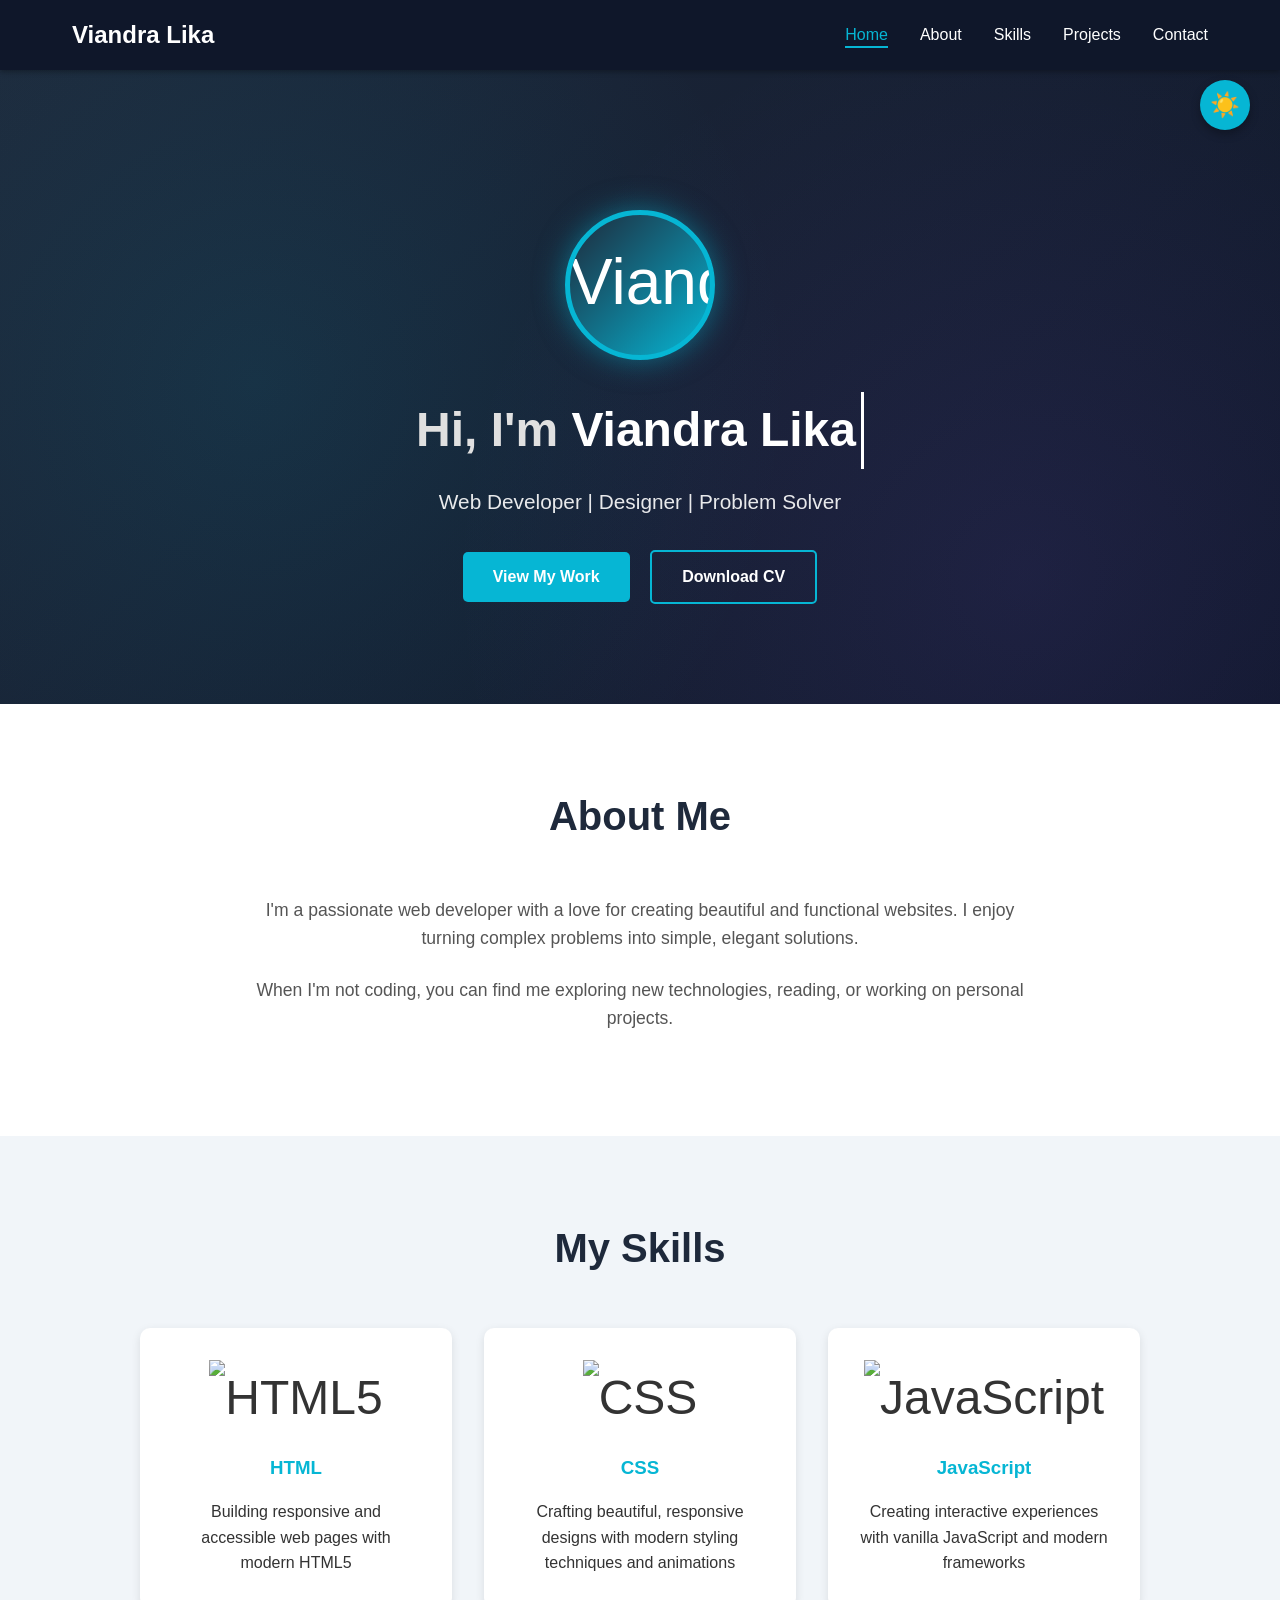
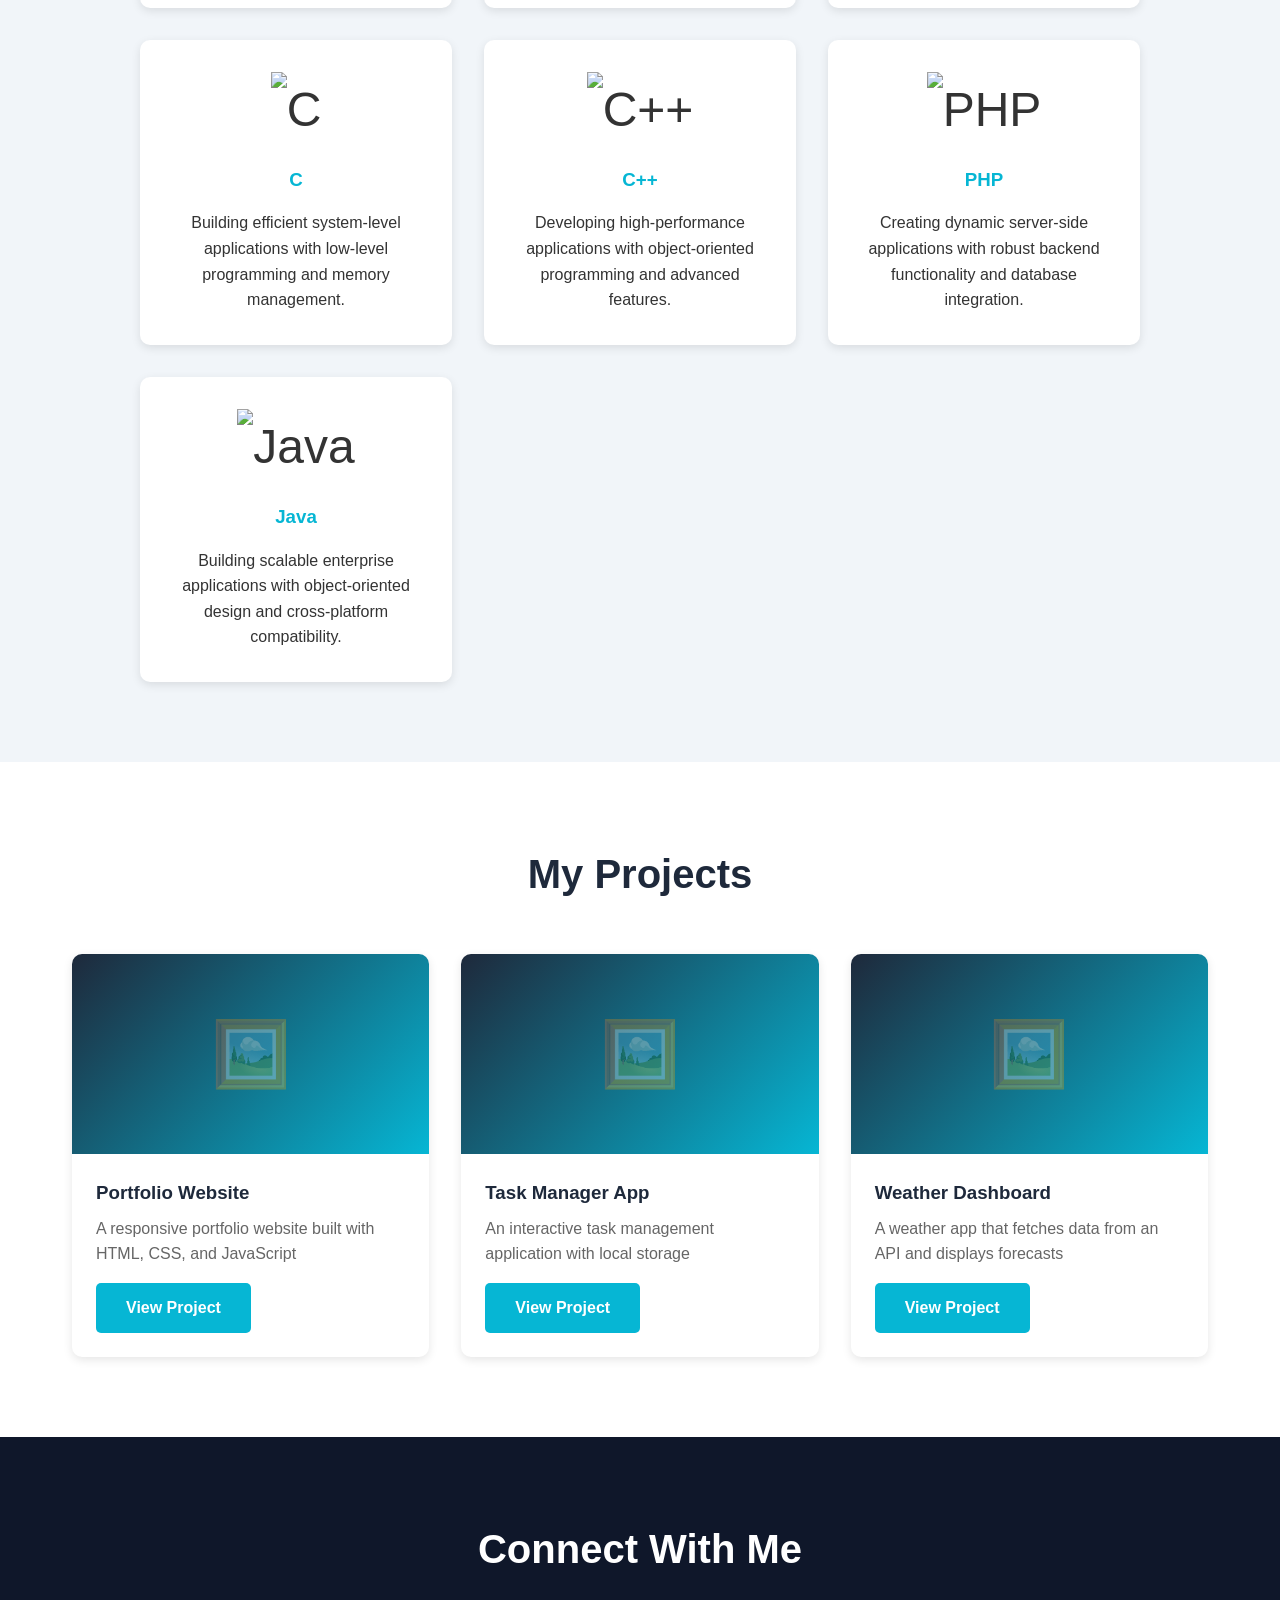
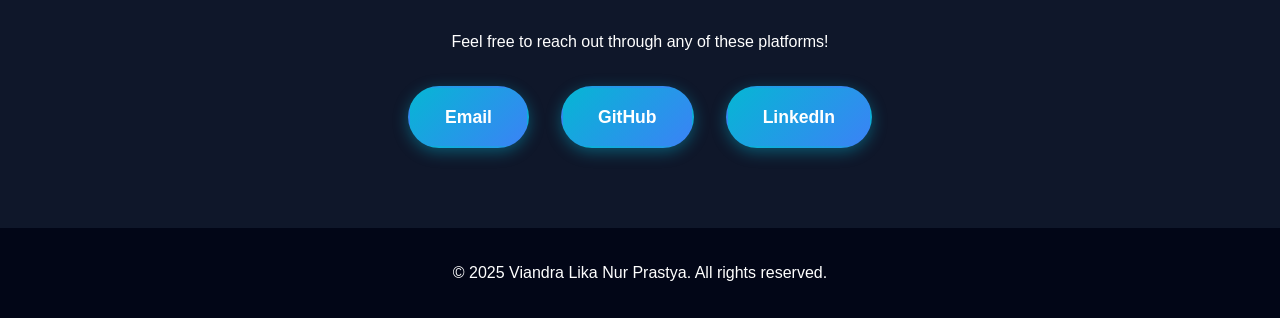
==== index.html @ 1edd6532 "Add files via upload" ====
<!DOCTYPE html>
<html lang="en">
<head>
    <meta charset="UTF-8">
    <meta name="viewport" content="width=device-width, initial-scale=1.0">
    <title>Viandra Lika | Portfolio</title>
    <style>
        * {
            margin: 0;
            padding: 0;
            box-sizing: border-box;
        }

        body {
            font-family: 'Segoe UI', Tahoma, Geneva, Verdana, sans-serif;
            line-height: 1.6;
            color: #333;
            overflow-x: hidden;
        }

        @import url('https://fonts.googleapis.com/css2?family=VT323&display=swap');

        /* Progress Bar */
        .progress-bar {
            position: fixed;
            top: 0;
            left: 0;
            width: 0%;
            height: 5px;
            background: linear-gradient(90deg, #94a3b8 0%, #e2e8f0 50%, #ffffff 100%);
            z-index: 9999;
            transition: width 0.2s ease-out;
            box-shadow: 0 2px 8px rgba(255, 255, 255, 0.3);
        }

        /* Navigation */
        nav {
            background: #0f172a;
            color: white;
            padding: 1rem 0;
            position: fixed;
            width: 100%;
            top: 0;
            z-index: 1000;
            box-shadow: 0 2px 5px rgba(0,0,0,0.3);
            transition: background 0.3s;
        }

        nav .container {
            max-width: 1200px;
            margin: 0 auto;
            padding: 0 2rem;
            display: flex;
            justify-content: space-between;
            align-items: center;
        }

        nav h1 {
            font-size: 1.5rem;
        }

        nav ul {
            display: flex;
            list-style: none;
            gap: 2rem;
        }

        nav a {
            color: white;
            text-decoration: none;
            transition: color 0.3s;
            position: relative;
        }

        nav a:hover {
            color: #06b6d4;
        }

        nav a.active {
            color: #06b6d4;
        }

        nav a.active::after {
            content: '';
            position: absolute;
            bottom: -5px;
            left: 0;
            width: 100%;
            height: 2px;
            background: #06b6d4;
        }

        /* Hero Section */
        .hero {
            background: linear-gradient(135deg, #1e293b 0%, #0f172a 100%);
            color: white;
            padding: 150px 2rem 100px;
            text-align: center;
            margin-top: 60px;
            position: relative;
            overflow: hidden;
        }

        .hero::before {
            content: '';
            position: absolute;
            top: 0;
            left: 0;
            right: 0;
            bottom: 0;
            background-image: 
                radial-gradient(circle at 20% 50%, rgba(6, 182, 212, 0.1) 0%, transparent 50%),
                radial-gradient(circle at 80% 80%, rgba(139, 92, 246, 0.1) 0%, transparent 50%);
            animation: float 20s ease-in-out infinite;
        }

        @keyframes float {
            0%, 100% { transform: translate(0, 0); }
            50% { transform: translate(20px, 20px); }
        }

        .hero h2 {
            font-size: 3rem;
            margin-bottom: 1rem;
            min-height: 3.6rem;
            color: #e0e0e0;
            position: relative;
            z-index: 1;
        }

        .profile-photo {
            width: 150px;
            height: 150px;
            border-radius: 50%;
            margin: 0 auto 2rem;
            border: 5px solid #06b6d4;
            box-shadow: 0 0 30px rgba(6, 182, 212, 0.5);
            overflow: hidden;
            position: relative;
            z-index: 1;
            background: linear-gradient(135deg, #1e293b 0%, #06b6d4 100%);
            display: flex;
            align-items: center;
            justify-content: center;
            font-size: 4rem;
            color: white;
        }

        .profile-photo img {
            width: 100%;
            height: 100%;
            object-fit: cover;
        }

        .typewriter {
            display: inline-block;
            border-right: 3px solid white;
            padding-right: 5px;
            animation: blink 0.7s step-end infinite;
            color: white;
            font-size: 3rem;
        }

        @keyframes blink {
            50% {
                border-color: transparent;
            }
        }

        .hero p {
            font-size: 1.3rem;
            margin-bottom: 2rem;
            opacity: 0.9;
            position: relative;
            z-index: 1;
        }

        .btn {
            display: inline-block;
            padding: 12px 30px;
            background: #06b6d4;
            color: white;
            text-decoration: none;
            border-radius: 5px;
            font-weight: bold;
            transition: transform 0.3s, box-shadow 0.3s, background 0.3s;
            position: relative;
            z-index: 1;
            border: none;
            cursor: pointer;
            font-size: 1rem;
        }

        .btn:hover {
            transform: translateY(-2px);
            box-shadow: 0 5px 15px rgba(6, 182, 212, 0.4);
            background: #0891b2;
        }

        .btn-secondary {
            background: transparent;
            border: 2px solid #06b6d4;
            margin-left: 1rem;
        }

        .btn-secondary:hover {
            background: #06b6d4;
        }

        /* Container */
        .container {
            max-width: 1200px;
            margin: 0 auto;
            padding: 0 2rem;
        }

        /* Section Styles */
        section {
            padding: 80px 2rem;
            opacity: 0;
            transform: translateY(30px);
            transition: opacity 0.6s ease, transform 0.6s ease;
        }

        section.visible {
            opacity: 1;
            transform: translateY(0);
        }

        section h2 {
            font-size: 2.5rem;
            text-align: center;
            margin-bottom: 3rem;
            color: #1e293b;
        }

        /* About Section */
        .about-content {
            max-width: 800px;
            margin: 0 auto;
            text-align: center;
        }

        .about-content p {
            font-size: 1.1rem;
            margin-bottom: 1.5rem;
            color: #555;
        }

        /* Skills Section */
        #skills {
            background: #f1f5f9;
        }

        .skills-grid {
            display: grid;
            grid-template-columns: repeat(auto-fit, minmax(250px, 1fr));
            gap: 2rem;
            max-width: 1000px;
            margin: 0 auto;
        }

        .skill-card {
            background: white;
            padding: 2rem;
            border-radius: 10px;
            text-align: center;
            box-shadow: 0 3px 10px rgba(0,0,0,0.1);
            transition: transform 0.3s, box-shadow 0.3s;
        }

        .skill-card:hover {
            transform: translateY(-10px);
            box-shadow: 0 8px 20px rgba(0,0,0,0.15);
        }

        .skill-icon {
            font-size: 3rem;
            margin-bottom: 1rem;
        }

        .skill-icon img {
            width: 60px;
            height: 60px;
            object-fit: contain;
        }

        .skill-card h3 {
            color: #06b6d4;
            margin-bottom: 1rem;
        }

        /* Projects Section */
        .projects-grid {
            display: grid;
            grid-template-columns: repeat(auto-fit, minmax(300px, 1fr));
            gap: 2rem;
        }

        .project-card {
            background: white;
            border-radius: 10px;
            overflow: hidden;
            box-shadow: 0 3px 10px rgba(0,0,0,0.1);
            transition: transform 0.3s, box-shadow 0.3s;
        }

        .project-card:hover {
            transform: translateY(-10px);
            box-shadow: 0 12px 25px rgba(0,0,0,0.2);
        }

        .project-img {
            width: 100%;
            height: 200px;
            background: linear-gradient(135deg, #1e293b 0%, #06b6d4 100%);
            display: flex;
            align-items: center;
            justify-content: center;
            color: white;
            font-size: 1.2rem;
            position: relative;
            overflow: hidden;
        }

        .project-img::after {
            content: '🖼️';
            font-size: 4rem;
            opacity: 0.3;
        }

        .project-info {
            padding: 1.5rem;
        }

        .project-info h3 {
            color: #1e293b;
            margin-bottom: 0.5rem;
        }

        .project-info p {
            color: #666;
            margin-bottom: 1rem;
        }

        /* Testimonials Section */
        #testimonials {
            background: #f1f5f9;
        }

        .testimonials-grid {
            display: grid;
            grid-template-columns: repeat(auto-fit, minmax(300px, 1fr));
            gap: 2rem;
            max-width: 1000px;
            margin: 0 auto;
        }

        .testimonial-card {
            background: white;
            padding: 2rem;
            border-radius: 10px;
            box-shadow: 0 3px 10px rgba(0,0,0,0.1);
            position: relative;
        }

        .testimonial-card::before {
            content: '"';
            font-size: 4rem;
            color: #06b6d4;
            opacity: 0.3;
            position: absolute;
            top: 10px;
            left: 20px;
        }

        .testimonial-text {
            font-style: italic;
            color: #555;
            margin-bottom: 1rem;
            position: relative;
            z-index: 1;
        }

        .testimonial-author {
            font-weight: bold;
            color: #1e293b;
        }

        .testimonial-role {
            color: #06b6d4;
            font-size: 0.9rem;
        }

        /* Contact Section */
        #contact {
            background: #0f172a;
            color: white;
        }

        #contact h2 {
            color: white;
        }

        .contact-content {
            max-width: 600px;
            margin: 0 auto;
            text-align: center;
        }

        .contact-form {
            display: none;
        }

        .contact-links {
            display: flex;
            justify-content: center;
            gap: 2rem;
            margin-top: 2rem;
            flex-wrap: wrap;
        }

        .contact-links a {
            color: white;
            text-decoration: none;
            font-size: 1.1rem;
            padding: 15px 35px;
            border: 2px solid transparent;
            border-radius: 50px;
            transition: all 0.4s ease;
            position: relative;
            overflow: hidden;
            background: linear-gradient(135deg, #06b6d4, #3b82f6);
            box-shadow: 0 4px 15px rgba(6, 182, 212, 0.4);
            font-weight: 600;
        }

        .contact-links a::before {
            content: '';
            position: absolute;
            top: 0;
            left: -100%;
            width: 100%;
            height: 100%;
            background: linear-gradient(135deg, #3b82f6, #8b5cf6);
            transition: left 0.4s ease;
            z-index: -1;
        }

        .contact-links a:hover::before {
            left: 0;
        }

        .contact-links a:hover {
            transform: translateY(-3px);
            box-shadow: 0 8px 25px rgba(6, 182, 212, 0.6);
        }

        .contact-links a:active {
            transform: translateY(-1px);
        }

        /* Footer */
        footer {
            background: #020617;
            color: white;
            text-align: center;
            padding: 2rem;
        }

        /* Back to Top Button */
        .back-to-top {
            position: fixed;
            bottom: 30px;
            right: 30px;
            background: #06b6d4;
            color: white;
            width: 50px;
            height: 50px;
            border-radius: 50%;
            display: flex;
            align-items: center;
            justify-content: center;
            font-size: 1.5rem;
            cursor: pointer;
            opacity: 0;
            visibility: hidden;
            transition: opacity 0.3s, visibility 0.3s, transform 0.3s;
            z-index: 999;
            border: none;
            box-shadow: 0 4px 10px rgba(0,0,0,0.3);
        }

        .back-to-top.visible {
            opacity: 1;
            visibility: visible;
        }

        .back-to-top:hover {
            transform: translateY(-5px);
            background: #0891b2;
        }

        /* Dark/Light Mode Toggle */
        .theme-toggle {
            position: fixed;
            top: 80px;
            right: 30px;
            background: #06b6d4;
            color: white;
            width: 50px;
            height: 50px;
            border-radius: 50%;
            display: flex;
            align-items: center;
            justify-content: center;
            font-size: 1.5rem;
            cursor: pointer;
            z-index: 999;
            border: none;
            box-shadow: 0 4px 10px rgba(0,0,0,0.3);
            transition: transform 0.3s, background 0.3s;
        }

        .theme-toggle:hover {
            transform: rotate(180deg);
            background: #0891b2;
        }

        /* Light Mode Styles */
        body.light-mode {
            background: #ffffff;
            color: #1e293b;
        }

        body.light-mode nav {
            background: #ffffff;
            color: #1e293b;
            box-shadow: 0 2px 5px rgba(0,0,0,0.1);
        }

        body.light-mode nav a {
            color: #1e293b;
        }

        body.light-mode nav a:hover,
        body.light-mode nav a.active {
            color: #06b6d4;
        }

        body.light-mode .hero {
            background: linear-gradient(135deg, #e0f2fe 0%, #bae6fd 100%);
            color: #1e293b;
        }

        body.light-mode .hero h2 {
            color: #1e293b;
        }

        body.light-mode .typewriter {
            color: #1e293b;
            border-right-color: #1e293b;
        }

        body.light-mode .hero p {
            color: #334155;
        }

        body.light-mode #contact {
            background: #1e293b;
        }

        body.light-mode .form-group input,
        body.light-mode .form-group textarea {
            background: #334155;
            border-color: #475569;
        }

        body.light-mode footer {
            background: #0f172a;
        }

        /* Mobile Menu Toggle */
        .menu-toggle {
            display: none;
            background: none;
            border: none;
            color: white;
            font-size: 1.5rem;
            cursor: pointer;
        }

        /* Responsive */
        @media (max-width: 768px) {
            .hero h2 {
                font-size: 2rem;
            }

            .typewriter {
                font-size: 2rem;
            }

            .hero p {
                font-size: 1rem;
            }

            nav ul {
                display: none;
                flex-direction: column;
                position: absolute;
                top: 100%;
                left: 0;
                width: 100%;
                background: #0f172a;
                padding: 1rem 0;
            }

            nav ul.active {
                display: flex;
            }

            .menu-toggle {
                display: block;
            }

            body.light-mode nav ul {
                background: #ffffff;
            }

            section h2 {
                font-size: 2rem;
            }

            .btn-secondary {
                margin-left: 0;
                margin-top: 1rem;
            }

            .theme-toggle {
                top: 70px;
                right: 20px;
            }

            .back-to-top {
                bottom: 20px;
                right: 20px;
            }
        }
    </style>
</head>
<body>
    <div class="progress-bar" id="progressBar"></div>
    
    <nav>
        <div class="container">
            <h1>Viandra Lika</h1>
            <button class="menu-toggle" onclick="toggleMenu()">☰</button>
            <ul id="navMenu">
                <li><a href="#home" onclick="closeMenu()">Home</a></li>
                <li><a href="#about" onclick="closeMenu()">About</a></li>
                <li><a href="#skills" onclick="closeMenu()">Skills</a></li>
                <li><a href="#projects" onclick="closeMenu()">Projects</a></li>
                <li><a href="#contact" onclick="closeMenu()">Contact</a></li>
            </ul>
        </div>
    </nav>

    <button class="theme-toggle" onclick="toggleTheme()" title="Toggle Dark/Light Mode">
        <span id="themeIcon">☀️</span>
    </button>

    <button class="back-to-top" onclick="scrollToTop()" title="Back to Top">
        ↑
    </button>

    <section class="hero visible" id="home">
        <div class="profile-photo">
            <img src="images/profile.jpg" alt="Viandra Lika">
            
        </div>
        <h2>Hi, I'm <span class="typewriter" id="typewriter"></span></h2>
        <p>Web Developer | Designer | Problem Solver</p>
        <a href="#projects" class="btn">View My Work</a>
        <a href="#" class="btn btn-secondary" download>Download CV</a>
    </section>

    <section id="about">
        <div class="container">
            <h2>About Me</h2>
            <div class="about-content">
                <p>I'm a passionate web developer with a love for creating beautiful and functional websites. I enjoy turning complex problems into simple, elegant solutions.</p>
                <p>When I'm not coding, you can find me exploring new technologies, reading, or working on personal projects.</p>
            </div>
        </div>
    </section>

        <section id="skills">
        <div class="container">
            <h2>My Skills</h2>
            <div class="skills-grid">
                <div class="skill-card">
                    <div class="skill-icon">
                        <img src="images/html.png" alt="HTML5">
                    </div>
                    <h3>HTML</h3>
                    <p>Building responsive and accessible web pages with modern HTML5</p>
                </div>
                <div class="skill-card">
                    <div class="skill-icon">
                        <img src="images/css.png" alt="CSS">
                    </div>
                    <h3>CSS</h3>
                    <p>Crafting beautiful, responsive designs with modern styling techniques and animations</p>
                </div>
                <div class="skill-card">
                    <div class="skill-icon">
                        <img src="images/js.png" alt="JavaScript">
                    </div>
                    <h3>JavaScript</h3>
                    <p>Creating interactive experiences with vanilla JavaScript and modern frameworks</p>
                </div>
                <div class="skill-card">
                    <div class="skill-icon">
                        <img src="images/C.png" alt="C">
                    </div>
                    <h3>C</h3>
                    <p>Building efficient system-level applications with low-level programming and memory management.</p>
                </div>
                <div class="skill-card">
                    <div class="skill-icon">
                        <img src="images/c++.png" alt="C++">
                    </div>
                    <h3>C++</h3>
                    <p>Developing high-performance applications with object-oriented programming and advanced features.</p>
                </div>
                <div class="skill-card">
                    <div class="skill-icon">
                        <img src="images/php.png" alt="PHP">
                    </div>
                    <h3>PHP</h3>
                    <p>Creating dynamic server-side applications with robust backend functionality and database integration.</p>
                </div>
                <div class="skill-card">
                    <div class="skill-icon">
                        <img src="images/java.png" alt="Java">
                    </div>
                    <h3>Java</h3>
                    <p>Building scalable enterprise applications with object-oriented design and cross-platform compatibility.</p>
                </div>
            </div>
        </div>
    </section>

    <section id="projects">
        <div class="container">
            <h2>My Projects</h2>
            <div class="projects-grid">
                <div class="project-card">
                    <div class="project-img"></div>
                    <div class="project-info">
                        <h3>Portfolio Website</h3>
                        <p>A responsive portfolio website built with HTML, CSS, and JavaScript</p>
                        <a href="#" class="btn">View Project</a>
                    </div>
                </div>
                <div class="project-card">
                    <div class="project-img"></div>
                    <div class="project-info">
                        <h3>Task Manager App</h3>
                        <p>An interactive task management application with local storage</p>
                        <a href="#" class="btn">View Project</a>
                    </div>
                </div>
                <div class="project-card">
                    <div class="project-img"></div>
                    <div class="project-info">
                        <h3>Weather Dashboard</h3>
                        <p>A weather app that fetches data from an API and displays forecasts</p>
                        <a href="#" class="btn">View Project</a>
                    </div>
                </div>
            </div>
        </div>
    </section>

    <section id="contact">
        <div class="container">
            <h2>Connect With Me</h2>
            <div class="contact-content">
                <p>Feel free to reach out through any of these platforms!</p>
                <div class="contact-links">
                    <a href="mailto:viandralika@gmail.com">Email</a>
                    <a href="https://github.com/vdlnp" target="_blank">GitHub</a>
                    <a href="https://linkedin.com/in/viandra-lika-nur-prastya-095038289/" target="_blank">LinkedIn</a>
                </div>
            </div>
        </div>
    </section>

    <footer>
        <p>&copy; 2025 Viandra Lika Nur Prastya. All rights reserved.</p>
    </footer>

    <script>
        // Typewriter effect
        const text = "Viandra Lika Nur Prastya";
        const typewriterElement = document.getElementById('typewriter');
        let index = 0;

        function typeWriter() {
            if (index < text.length) {
                typewriterElement.textContent += text.charAt(index);
                index++;
                setTimeout(typeWriter, 100);
            }
        }

        window.addEventListener('load', () => {
            setTimeout(typeWriter, 500);
        });

        // Menu toggle
        function toggleMenu() {
            const menu = document.getElementById('navMenu');
            menu.classList.toggle('active');
        }

        function closeMenu() {
            const menu = document.getElementById('navMenu');
            menu.classList.remove('active');
        }

        // Progress bar
        window.addEventListener('scroll', () => {
            const windowHeight = document.documentElement.scrollHeight - document.documentElement.clientHeight;
            const scrolled = (window.scrollY / windowHeight) * 100;
            document.getElementById('progressBar').style.width = scrolled + '%';
        });

        // Smooth scrolling
        document.querySelectorAll('a[href^="#"]').forEach(anchor => {
            anchor.addEventListener('click', function (e) {
                e.preventDefault();
                const target = document.querySelector(this.getAttribute('href'));
                if (target) {
                    target.scrollIntoView({
                        behavior: 'smooth',
                        block: 'start'
                    });
                }
            });
        });

        // Active navigation highlight
        window.addEventListener('scroll', () => {
            const sections = document.querySelectorAll('section');
            const navLinks = document.querySelectorAll('nav a');
            
            let current = '';
            sections.forEach(section => {
                const sectionTop = section.offsetTop;
                const sectionHeight = section.clientHeight;
                if (window.scrollY >= sectionTop - 200) {
                    current = section.getAttribute('id');
                }
            });

            navLinks.forEach(link => {
                link.classList.remove('active');
                if (link.getAttribute('href').slice(1) === current) {
                    link.classList.add('active');
                }
            });

            // Nav background change
            const nav = document.querySelector('nav');
            if (window.scrollY > 50) {
                nav.style.background = document.body.classList.contains('light-mode') ? '#f8fafc' : '#020617';
            } else {
                nav.style.background = document.body.classList.contains('light-mode') ? '#ffffff' : '#0f172a';
            }
        });

        // Back to top button
        const backToTop = document.querySelector('.back-to-top');
        window.addEventListener('scroll', () => {
            if (window.scrollY > 300) {
                backToTop.classList.add('visible');
            } else {
                backToTop.classList.remove('visible');
            }
        });

        function scrollToTop() {
            window.scrollTo({
                top: 0,
                behavior: 'smooth'
            });
        }

        // Scroll animations
        const observerOptions = {
            threshold: 0.1,
            rootMargin: '0px 0px -100px 0px'
        };

        const observer = new IntersectionObserver((entries) => {
            entries.forEach(entry => {
                if (entry.isIntersecting) {
                    entry.target.classList.add('visible');
                }
            });
        }, observerOptions);

        document.querySelectorAll('section').forEach(section => {
            observer.observe(section);
        });

        // Theme toggle
        function toggleTheme() {
            document.body.classList.toggle('light-mode');
            const icon = document.getElementById('themeIcon');
            if (document.body.classList.contains('light-mode')) {
                icon.textContent = '🌙';
            } else {
                icon.textContent = '☀️';
            }
        }
    </script>
</body>
</html>
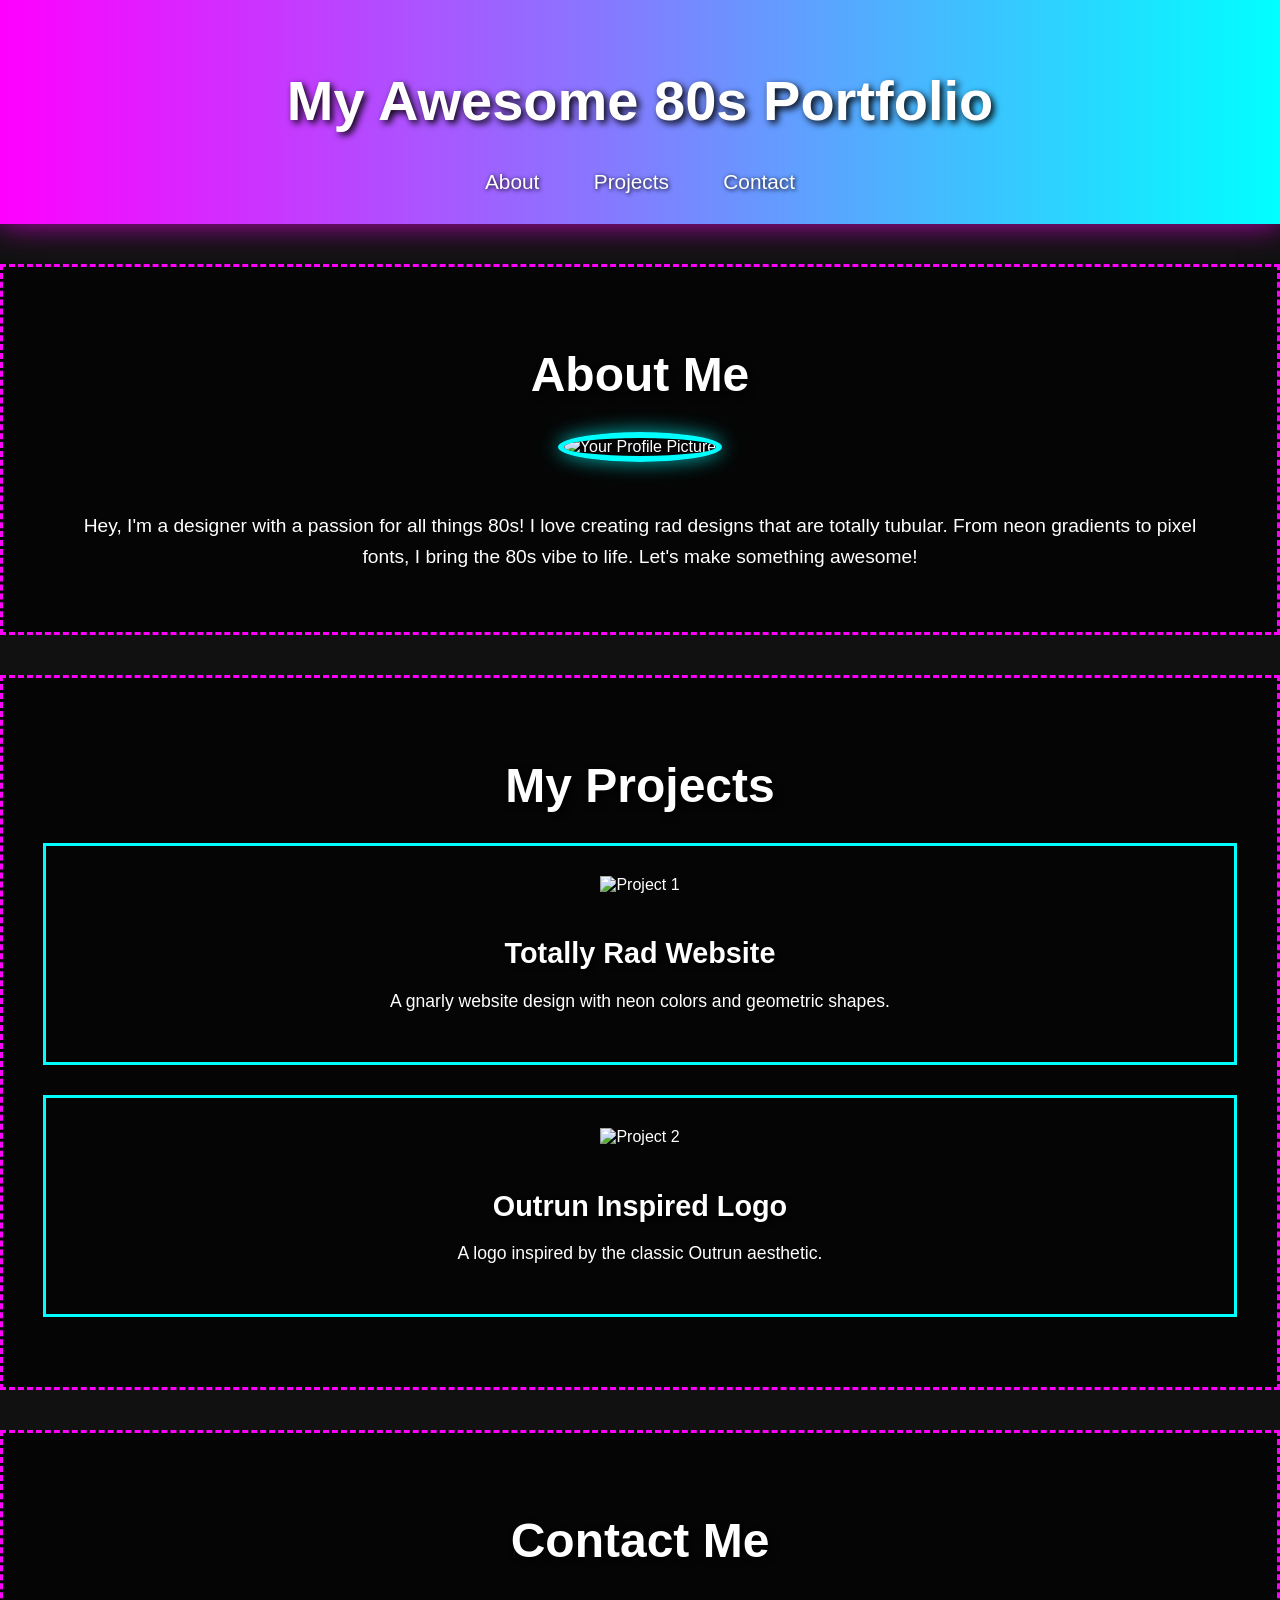
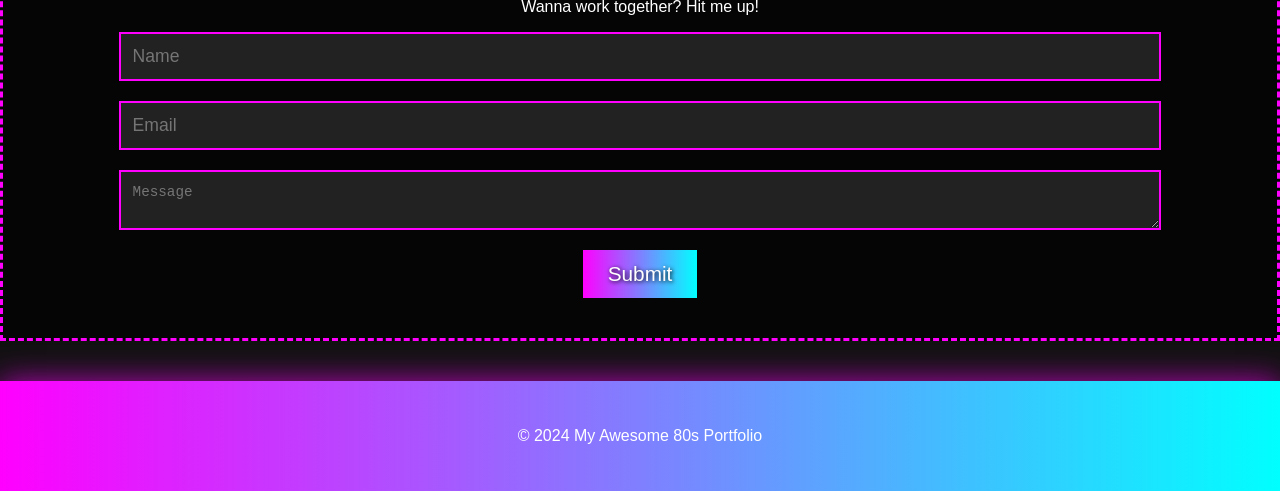
==== commit 8e4ddc22: "first commit" ====
--- a/index.html
+++ b/index.html
@@ -1,931 +1,54 @@
-<!DOCTYPE html>
-<html lang="en">
-<head>
-    <meta charset="UTF-8">
-    <meta name="viewport" content="width=device-width, initial-scale=1.0">
-    <title>Viandra Lika | Portfolio</title>
-    <style>
-        * {
-            margin: 0;
-            padding: 0;
-            box-sizing: border-box;
-        }
-
-        body {
-            font-family: 'Segoe UI', Tahoma, Geneva, Verdana, sans-serif;
-            line-height: 1.6;
-            color: #333;
-            overflow-x: hidden;
-        }
-
-        @import url('https://fonts.googleapis.com/css2?family=VT323&display=swap');
-
-        /* Progress Bar */
-        .progress-bar {
-            position: fixed;
-            top: 0;
-            left: 0;
-            width: 0%;
-            height: 5px;
-            background: linear-gradient(90deg, #94a3b8 0%, #e2e8f0 50%, #ffffff 100%);
-            z-index: 9999;
-            transition: width 0.2s ease-out;
-            box-shadow: 0 2px 8px rgba(255, 255, 255, 0.3);
-        }
-
-        /* Navigation */
-        nav {
-            background: #0f172a;
-            color: white;
-            padding: 1rem 0;
-            position: fixed;
-            width: 100%;
-            top: 0;
-            z-index: 1000;
-            box-shadow: 0 2px 5px rgba(0,0,0,0.3);
-            transition: background 0.3s;
-        }
-
-        nav .container {
-            max-width: 1200px;
-            margin: 0 auto;
-            padding: 0 2rem;
-            display: flex;
-            justify-content: space-between;
-            align-items: center;
-        }
-
-        nav h1 {
-            font-size: 1.5rem;
-        }
-
-        nav ul {
-            display: flex;
-            list-style: none;
-            gap: 2rem;
-        }
-
-        nav a {
-            color: white;
-            text-decoration: none;
-            transition: color 0.3s;
-            position: relative;
-        }
-
-        nav a:hover {
-            color: #06b6d4;
-        }
-
-        nav a.active {
-            color: #06b6d4;
-        }
-
-        nav a.active::after {
-            content: '';
-            position: absolute;
-            bottom: -5px;
-            left: 0;
-            width: 100%;
-            height: 2px;
-            background: #06b6d4;
-        }
-
-        /* Hero Section */
-        .hero {
-            background: linear-gradient(135deg, #1e293b 0%, #0f172a 100%);
-            color: white;
-            padding: 150px 2rem 100px;
-            text-align: center;
-            margin-top: 60px;
-            position: relative;
-            overflow: hidden;
-        }
-
-        .hero::before {
-            content: '';
-            position: absolute;
-            top: 0;
-            left: 0;
-            right: 0;
-            bottom: 0;
-            background-image: 
-                radial-gradient(circle at 20% 50%, rgba(6, 182, 212, 0.1) 0%, transparent 50%),
-                radial-gradient(circle at 80% 80%, rgba(139, 92, 246, 0.1) 0%, transparent 50%);
-            animation: float 20s ease-in-out infinite;
-        }
-
-        @keyframes float {
-            0%, 100% { transform: translate(0, 0); }
-            50% { transform: translate(20px, 20px); }
-        }
-
-        .hero h2 {
-            font-size: 3rem;
-            margin-bottom: 1rem;
-            min-height: 3.6rem;
-            color: #e0e0e0;
-            position: relative;
-            z-index: 1;
-        }
-
-        .profile-photo {
-            width: 150px;
-            height: 150px;
-            border-radius: 50%;
-            margin: 0 auto 2rem;
-            border: 5px solid #06b6d4;
-            box-shadow: 0 0 30px rgba(6, 182, 212, 0.5);
-            overflow: hidden;
-            position: relative;
-            z-index: 1;
-            background: linear-gradient(135deg, #1e293b 0%, #06b6d4 100%);
-            display: flex;
-            align-items: center;
-            justify-content: center;
-            font-size: 4rem;
-            color: white;
-        }
-
-        .profile-photo img {
-            width: 100%;
-            height: 100%;
-            object-fit: cover;
-        }
-
-        .typewriter {
-            display: inline-block;
-            border-right: 3px solid white;
-            padding-right: 5px;
-            animation: blink 0.7s step-end infinite;
-            color: white;
-            font-size: 3rem;
-        }
-
-        @keyframes blink {
-            50% {
-                border-color: transparent;
-            }
-        }
-
-        .hero p {
-            font-size: 1.3rem;
-            margin-bottom: 2rem;
-            opacity: 0.9;
-            position: relative;
-            z-index: 1;
-        }
-
-        .btn {
-            display: inline-block;
-            padding: 12px 30px;
-            background: #06b6d4;
-            color: white;
-            text-decoration: none;
-            border-radius: 5px;
-            font-weight: bold;
-            transition: transform 0.3s, box-shadow 0.3s, background 0.3s;
-            position: relative;
-            z-index: 1;
-            border: none;
-            cursor: pointer;
-            font-size: 1rem;
-        }
-
-        .btn:hover {
-            transform: translateY(-2px);
-            box-shadow: 0 5px 15px rgba(6, 182, 212, 0.4);
-            background: #0891b2;
-        }
-
-        .btn-secondary {
-            background: transparent;
-            border: 2px solid #06b6d4;
-            margin-left: 1rem;
-        }
-
-        .btn-secondary:hover {
-            background: #06b6d4;
-        }
-
-        /* Container */
-        .container {
-            max-width: 1200px;
-            margin: 0 auto;
-            padding: 0 2rem;
-        }
-
-        /* Section Styles */
-        section {
-            padding: 80px 2rem;
-            opacity: 0;
-            transform: translateY(30px);
-            transition: opacity 0.6s ease, transform 0.6s ease;
-        }
-
-        section.visible {
-            opacity: 1;
-            transform: translateY(0);
-        }
-
-        section h2 {
-            font-size: 2.5rem;
-            text-align: center;
-            margin-bottom: 3rem;
-            color: #1e293b;
-        }
-
-        /* About Section */
-        .about-content {
-            max-width: 800px;
-            margin: 0 auto;
-            text-align: center;
-        }
-
-        .about-content p {
-            font-size: 1.1rem;
-            margin-bottom: 1.5rem;
-            color: #555;
-        }
-
-        /* Skills Section */
-        #skills {
-            background: #f1f5f9;
-        }
-
-        .skills-grid {
-            display: grid;
-            grid-template-columns: repeat(auto-fit, minmax(250px, 1fr));
-            gap: 2rem;
-            max-width: 1000px;
-            margin: 0 auto;
-        }
-
-        .skill-card {
-            background: white;
-            padding: 2rem;
-            border-radius: 10px;
-            text-align: center;
-            box-shadow: 0 3px 10px rgba(0,0,0,0.1);
-            transition: transform 0.3s, box-shadow 0.3s;
-        }
-
-        .skill-card:hover {
-            transform: translateY(-10px);
-            box-shadow: 0 8px 20px rgba(0,0,0,0.15);
-        }
-
-        .skill-icon {
-            font-size: 3rem;
-            margin-bottom: 1rem;
-        }
-
-        .skill-icon img {
-            width: 60px;
-            height: 60px;
-            object-fit: contain;
-        }
-
-        .skill-card h3 {
-            color: #06b6d4;
-            margin-bottom: 1rem;
-        }
-
-        /* Projects Section */
-        .projects-grid {
-            display: grid;
-            grid-template-columns: repeat(auto-fit, minmax(300px, 1fr));
-            gap: 2rem;
-        }
-
-        .project-card {
-            background: white;
-            border-radius: 10px;
-            overflow: hidden;
-            box-shadow: 0 3px 10px rgba(0,0,0,0.1);
-            transition: transform 0.3s, box-shadow 0.3s;
-        }
-
-        .project-card:hover {
-            transform: translateY(-10px);
-            box-shadow: 0 12px 25px rgba(0,0,0,0.2);
-        }
-
-        .project-img {
-            width: 100%;
-            height: 200px;
-            background: linear-gradient(135deg, #1e293b 0%, #06b6d4 100%);
-            display: flex;
-            align-items: center;
-            justify-content: center;
-            color: white;
-            font-size: 1.2rem;
-            position: relative;
-            overflow: hidden;
-        }
-
-        .project-img::after {
-            content: '🖼️';
-            font-size: 4rem;
-            opacity: 0.3;
-        }
-
-        .project-info {
-            padding: 1.5rem;
-        }
-
-        .project-info h3 {
-            color: #1e293b;
-            margin-bottom: 0.5rem;
-        }
-
-        .project-info p {
-            color: #666;
-            margin-bottom: 1rem;
-        }
-
-        /* Testimonials Section */
-        #testimonials {
-            background: #f1f5f9;
-        }
-
-        .testimonials-grid {
-            display: grid;
-            grid-template-columns: repeat(auto-fit, minmax(300px, 1fr));
-            gap: 2rem;
-            max-width: 1000px;
-            margin: 0 auto;
-        }
-
-        .testimonial-card {
-            background: white;
-            padding: 2rem;
-            border-radius: 10px;
-            box-shadow: 0 3px 10px rgba(0,0,0,0.1);
-            position: relative;
-        }
-
-        .testimonial-card::before {
-            content: '"';
-            font-size: 4rem;
-            color: #06b6d4;
-            opacity: 0.3;
-            position: absolute;
-            top: 10px;
-            left: 20px;
-        }
-
-        .testimonial-text {
-            font-style: italic;
-            color: #555;
-            margin-bottom: 1rem;
-            position: relative;
-            z-index: 1;
-        }
-
-        .testimonial-author {
-            font-weight: bold;
-            color: #1e293b;
-        }
-
-        .testimonial-role {
-            color: #06b6d4;
-            font-size: 0.9rem;
-        }
-
-        /* Contact Section */
-        #contact {
-            background: #0f172a;
-            color: white;
-        }
-
-        #contact h2 {
-            color: white;
-        }
-
-        .contact-content {
-            max-width: 600px;
-            margin: 0 auto;
-            text-align: center;
-        }
-
-        .contact-form {
-            display: none;
-        }
-
-        .contact-links {
-            display: flex;
-            justify-content: center;
-            gap: 2rem;
-            margin-top: 2rem;
-            flex-wrap: wrap;
-        }
-
-        .contact-links a {
-            color: white;
-            text-decoration: none;
-            font-size: 1.1rem;
-            padding: 15px 35px;
-            border: 2px solid transparent;
-            border-radius: 50px;
-            transition: all 0.4s ease;
-            position: relative;
-            overflow: hidden;
-            background: linear-gradient(135deg, #06b6d4, #3b82f6);
-            box-shadow: 0 4px 15px rgba(6, 182, 212, 0.4);
-            font-weight: 600;
-        }
-
-        .contact-links a::before {
-            content: '';
-            position: absolute;
-            top: 0;
-            left: -100%;
-            width: 100%;
-            height: 100%;
-            background: linear-gradient(135deg, #3b82f6, #8b5cf6);
-            transition: left 0.4s ease;
-            z-index: -1;
-        }
-
-        .contact-links a:hover::before {
-            left: 0;
-        }
-
-        .contact-links a:hover {
-            transform: translateY(-3px);
-            box-shadow: 0 8px 25px rgba(6, 182, 212, 0.6);
-        }
-
-        .contact-links a:active {
-            transform: translateY(-1px);
-        }
-
-        /* Footer */
-        footer {
-            background: #020617;
-            color: white;
-            text-align: center;
-            padding: 2rem;
-        }
-
-        /* Back to Top Button */
-        .back-to-top {
-            position: fixed;
-            bottom: 30px;
-            right: 30px;
-            background: #06b6d4;
-            color: white;
-            width: 50px;
-            height: 50px;
-            border-radius: 50%;
-            display: flex;
-            align-items: center;
-            justify-content: center;
-            font-size: 1.5rem;
-            cursor: pointer;
-            opacity: 0;
-            visibility: hidden;
-            transition: opacity 0.3s, visibility 0.3s, transform 0.3s;
-            z-index: 999;
-            border: none;
-            box-shadow: 0 4px 10px rgba(0,0,0,0.3);
-        }
-
-        .back-to-top.visible {
-            opacity: 1;
-            visibility: visible;
-        }
-
-        .back-to-top:hover {
-            transform: translateY(-5px);
-            background: #0891b2;
-        }
-
-        /* Dark/Light Mode Toggle */
-        .theme-toggle {
-            position: fixed;
-            top: 80px;
-            right: 30px;
-            background: #06b6d4;
-            color: white;
-            width: 50px;
-            height: 50px;
-            border-radius: 50%;
-            display: flex;
-            align-items: center;
-            justify-content: center;
-            font-size: 1.5rem;
-            cursor: pointer;
-            z-index: 999;
-            border: none;
-            box-shadow: 0 4px 10px rgba(0,0,0,0.3);
-            transition: transform 0.3s, background 0.3s;
-        }
-
-        .theme-toggle:hover {
-            transform: rotate(180deg);
-            background: #0891b2;
-        }
-
-        /* Light Mode Styles */
-        body.light-mode {
-            background: #ffffff;
-            color: #1e293b;
-        }
-
-        body.light-mode nav {
-            background: #ffffff;
-            color: #1e293b;
-            box-shadow: 0 2px 5px rgba(0,0,0,0.1);
-        }
-
-        body.light-mode nav a {
-            color: #1e293b;
-        }
-
-        body.light-mode nav a:hover,
-        body.light-mode nav a.active {
-            color: #06b6d4;
-        }
-
-        body.light-mode .hero {
-            background: linear-gradient(135deg, #e0f2fe 0%, #bae6fd 100%);
-            color: #1e293b;
-        }
-
-        body.light-mode .hero h2 {
-            color: #1e293b;
-        }
-
-        body.light-mode .typewriter {
-            color: #1e293b;
-            border-right-color: #1e293b;
-        }
-
-        body.light-mode .hero p {
-            color: #334155;
-        }
-
-        body.light-mode #contact {
-            background: #1e293b;
-        }
-
-        body.light-mode .form-group input,
-        body.light-mode .form-group textarea {
-            background: #334155;
-            border-color: #475569;
-        }
-
-        body.light-mode footer {
-            background: #0f172a;
-        }
-
-        /* Mobile Menu Toggle */
-        .menu-toggle {
-            display: none;
-            background: none;
-            border: none;
-            color: white;
-            font-size: 1.5rem;
-            cursor: pointer;
-        }
-
-        /* Responsive */
-        @media (max-width: 768px) {
-            .hero h2 {
-                font-size: 2rem;
-            }
-
-            .typewriter {
-                font-size: 2rem;
-            }
-
-            .hero p {
-                font-size: 1rem;
-            }
-
-            nav ul {
-                display: none;
-                flex-direction: column;
-                position: absolute;
-                top: 100%;
-                left: 0;
-                width: 100%;
-                background: #0f172a;
-                padding: 1rem 0;
-            }
-
-            nav ul.active {
-                display: flex;
-            }
-
-            .menu-toggle {
-                display: block;
-            }
-
-            body.light-mode nav ul {
-                background: #ffffff;
-            }
-
-            section h2 {
-                font-size: 2rem;
-            }
-
-            .btn-secondary {
-                margin-left: 0;
-                margin-top: 1rem;
-            }
-
-            .theme-toggle {
-                top: 70px;
-                right: 20px;
-            }
-
-            .back-to-top {
-                bottom: 20px;
-                right: 20px;
-            }
-        }
-    </style>
-</head>
-<body>
-    <div class="progress-bar" id="progressBar"></div>
-    
-    <nav>
-        <div class="container">
-            <h1>Viandra Lika</h1>
-            <button class="menu-toggle" onclick="toggleMenu()">☰</button>
-            <ul id="navMenu">
-                <li><a href="#home" onclick="closeMenu()">Home</a></li>
-                <li><a href="#about" onclick="closeMenu()">About</a></li>
-                <li><a href="#skills" onclick="closeMenu()">Skills</a></li>
-                <li><a href="#projects" onclick="closeMenu()">Projects</a></li>
-                <li><a href="#contact" onclick="closeMenu()">Contact</a></li>
-            </ul>
-        </div>
-    </nav>
-
-    <button class="theme-toggle" onclick="toggleTheme()" title="Toggle Dark/Light Mode">
-        <span id="themeIcon">☀️</span>
-    </button>
-
-    <button class="back-to-top" onclick="scrollToTop()" title="Back to Top">
-        ↑
-    </button>
-
-    <section class="hero visible" id="home">
-        <div class="profile-photo">
-            <img src="images/profile.jpg" alt="Viandra Lika">
-            
-        </div>
-        <h2>Hi, I'm <span class="typewriter" id="typewriter"></span></h2>
-        <p>Web Developer | Designer | Problem Solver</p>
-        <a href="#projects" class="btn">View My Work</a>
-        <a href="#" class="btn btn-secondary" download>Download CV</a>
-    </section>
-
-    <section id="about">
-        <div class="container">
-            <h2>About Me</h2>
-            <div class="about-content">
-                <p>I'm a passionate web developer with a love for creating beautiful and functional websites. I enjoy turning complex problems into simple, elegant solutions.</p>
-                <p>When I'm not coding, you can find me exploring new technologies, reading, or working on personal projects.</p>
-            </div>
-        </div>
-    </section>
-
-        <section id="skills">
-        <div class="container">
-            <h2>My Skills</h2>
-            <div class="skills-grid">
-                <div class="skill-card">
-                    <div class="skill-icon">
-                        <img src="images/html.png" alt="HTML5">
-                    </div>
-                    <h3>HTML</h3>
-                    <p>Building responsive and accessible web pages with modern HTML5</p>
-                </div>
-                <div class="skill-card">
-                    <div class="skill-icon">
-                        <img src="images/css.png" alt="CSS">
-                    </div>
-                    <h3>CSS</h3>
-                    <p>Crafting beautiful, responsive designs with modern styling techniques and animations</p>
-                </div>
-                <div class="skill-card">
-                    <div class="skill-icon">
-                        <img src="images/js.png" alt="JavaScript">
-                    </div>
-                    <h3>JavaScript</h3>
-                    <p>Creating interactive experiences with vanilla JavaScript and modern frameworks</p>
-                </div>
-                <div class="skill-card">
-                    <div class="skill-icon">
-                        <img src="images/C.png" alt="C">
-                    </div>
-                    <h3>C</h3>
-                    <p>Building efficient system-level applications with low-level programming and memory management.</p>
-                </div>
-                <div class="skill-card">
-                    <div class="skill-icon">
-                        <img src="images/c++.png" alt="C++">
-                    </div>
-                    <h3>C++</h3>
-                    <p>Developing high-performance applications with object-oriented programming and advanced features.</p>
-                </div>
-                <div class="skill-card">
-                    <div class="skill-icon">
-                        <img src="images/php.png" alt="PHP">
-                    </div>
-                    <h3>PHP</h3>
-                    <p>Creating dynamic server-side applications with robust backend functionality and database integration.</p>
-                </div>
-                <div class="skill-card">
-                    <div class="skill-icon">
-                        <img src="images/java.png" alt="Java">
-                    </div>
-                    <h3>Java</h3>
-                    <p>Building scalable enterprise applications with object-oriented design and cross-platform compatibility.</p>
-                </div>
-            </div>
-        </div>
-    </section>
-
-    <section id="projects">
-        <div class="container">
-            <h2>My Projects</h2>
-            <div class="projects-grid">
-                <div class="project-card">
-                    <div class="project-img"></div>
-                    <div class="project-info">
-                        <h3>Portfolio Website</h3>
-                        <p>A responsive portfolio website built with HTML, CSS, and JavaScript</p>
-                        <a href="#" class="btn">View Project</a>
-                    </div>
-                </div>
-                <div class="project-card">
-                    <div class="project-img"></div>
-                    <div class="project-info">
-                        <h3>Task Manager App</h3>
-                        <p>An interactive task management application with local storage</p>
-                        <a href="#" class="btn">View Project</a>
-                    </div>
-                </div>
-                <div class="project-card">
-                    <div class="project-img"></div>
-                    <div class="project-info">
-                        <h3>Weather Dashboard</h3>
-                        <p>A weather app that fetches data from an API and displays forecasts</p>
-                        <a href="#" class="btn">View Project</a>
-                    </div>
-                </div>
-            </div>
-        </div>
-    </section>
-
-    <section id="contact">
-        <div class="container">
-            <h2>Connect With Me</h2>
-            <div class="contact-content">
-                <p>Feel free to reach out through any of these platforms!</p>
-                <div class="contact-links">
-                    <a href="mailto:viandralika@gmail.com">Email</a>
-                    <a href="https://github.com/vdlnp" target="_blank">GitHub</a>
-                    <a href="https://linkedin.com/in/viandra-lika-nur-prastya-095038289/" target="_blank">LinkedIn</a>
-                </div>
-            </div>
-        </div>
-    </section>
-
-    <footer>
-        <p>&copy; 2025 Viandra Lika Nur Prastya. All rights reserved.</p>
-    </footer>
-
-    <script>
-        // Typewriter effect
-        const text = "Viandra Lika Nur Prastya";
-        const typewriterElement = document.getElementById('typewriter');
-        let index = 0;
-
-        function typeWriter() {
-            if (index < text.length) {
-                typewriterElement.textContent += text.charAt(index);
-                index++;
-                setTimeout(typeWriter, 100);
-            }
-        }
-
-        window.addEventListener('load', () => {
-            setTimeout(typeWriter, 500);
-        });
-
-        // Menu toggle
-        function toggleMenu() {
-            const menu = document.getElementById('navMenu');
-            menu.classList.toggle('active');
-        }
-
-        function closeMenu() {
-            const menu = document.getElementById('navMenu');
-            menu.classList.remove('active');
-        }
-
-        // Progress bar
-        window.addEventListener('scroll', () => {
-            const windowHeight = document.documentElement.scrollHeight - document.documentElement.clientHeight;
-            const scrolled = (window.scrollY / windowHeight) * 100;
-            document.getElementById('progressBar').style.width = scrolled + '%';
-        });
-
-        // Smooth scrolling
-        document.querySelectorAll('a[href^="#"]').forEach(anchor => {
-            anchor.addEventListener('click', function (e) {
-                e.preventDefault();
-                const target = document.querySelector(this.getAttribute('href'));
-                if (target) {
-                    target.scrollIntoView({
-                        behavior: 'smooth',
-                        block: 'start'
-                    });
-                }
-            });
-        });
-
-        // Active navigation highlight
-        window.addEventListener('scroll', () => {
-            const sections = document.querySelectorAll('section');
-            const navLinks = document.querySelectorAll('nav a');
-            
-            let current = '';
-            sections.forEach(section => {
-                const sectionTop = section.offsetTop;
-                const sectionHeight = section.clientHeight;
-                if (window.scrollY >= sectionTop - 200) {
-                    current = section.getAttribute('id');
-                }
-            });
-
-            navLinks.forEach(link => {
-                link.classList.remove('active');
-                if (link.getAttribute('href').slice(1) === current) {
-                    link.classList.add('active');
-                }
-            });
-
-            // Nav background change
-            const nav = document.querySelector('nav');
-            if (window.scrollY > 50) {
-                nav.style.background = document.body.classList.contains('light-mode') ? '#f8fafc' : '#020617';
-            } else {
-                nav.style.background = document.body.classList.contains('light-mode') ? '#ffffff' : '#0f172a';
-            }
-        });
-
-        // Back to top button
-        const backToTop = document.querySelector('.back-to-top');
-        window.addEventListener('scroll', () => {
-            if (window.scrollY > 300) {
-                backToTop.classList.add('visible');
-            } else {
-                backToTop.classList.remove('visible');
-            }
-        });
-
-        function scrollToTop() {
-            window.scrollTo({
-                top: 0,
-                behavior: 'smooth'
-            });
-        }
-
-        // Scroll animations
-        const observerOptions = {
-            threshold: 0.1,
-            rootMargin: '0px 0px -100px 0px'
-        };
-
-        const observer = new IntersectionObserver((entries) => {
-            entries.forEach(entry => {
-                if (entry.isIntersecting) {
-                    entry.target.classList.add('visible');
-                }
-            });
-        }, observerOptions);
-
-        document.querySelectorAll('section').forEach(section => {
-            observer.observe(section);
-        });
-
-        // Theme toggle
-        function toggleTheme() {
-            document.body.classList.toggle('light-mode');
-            const icon = document.getElementById('themeIcon');
-            if (document.body.classList.contains('light-mode')) {
-                icon.textContent = '🌙';
-            } else {
-                icon.textContent = '☀️';
-            }
-        }
-    </script>
-</body>
+<!DOCTYPE html>
+<html lang="en">
+<head>
+    <meta charset="UTF-8">
+    <meta name="viewport" content="width=device-width, initial-scale=1.0">
+    <title>80s Vibe Portfolio</title>
+    <link rel="stylesheet" href="style.css">
+</head>
+<body>
+    <header>
+        <h1>My Awesome 80s Portfolio</h1>
+        <nav>
+            <a href="#about">About</a>
+            <a href="#projects">Projects</a>
+            <a href="#contact">Contact</a>
+        </nav>
+    </header>
+
+    <section id="about">
+        <h2>About Me</h2>
+        <img src="profile.jpg" alt="Your Profile Picture">
+        <p>Hey, I'm a designer with a passion for all things 80s!  I love creating rad designs that are totally tubular.  From neon gradients to pixel fonts, I bring the 80s vibe to life.  Let's make something awesome!</p>
+    </section>
+
+    <section id="projects">
+        <h2>My Projects</h2>
+        <div class="project">
+            <img src="project1.jpg" alt="Project 1">
+            <h3>Totally Rad Website</h3>
+            <p>A gnarly website design with neon colors and geometric shapes.</p>
+        </div>
+        <div class="project">
+            <img src="project2.jpg" alt="Project 2">
+            <h3>Outrun Inspired Logo</h3>
+            <p>A logo inspired by the classic Outrun aesthetic.</p>
+        </div>
+    </section>
+
+    <section id="contact">
+        <h2>Contact Me</h2>
+        <p>Wanna work together?  Hit me up!</p>
+        <form>
+            <input type="text" placeholder="Name">
+            <input type="email" placeholder="Email">
+            <textarea placeholder="Message"></textarea>
+            <button>Submit</button>
+        </form>
+    </section>
+
+    <footer>
+        <p>&copy; 2024 My Awesome 80s Portfolio</p>
+    </footer>
+</body>
 </html>
--- a/style.css
+++ b/style.css
@@ -0,0 +1,188 @@
+/* style.css */
+
+/* Overall Body Styling */
+body {
+    font-family: 'Arial Black', sans-serif;
+    background-color: #111;
+    color: #fff;
+    margin: 0;
+    padding: 0;
+    text-align: center;
+    overflow-x: hidden; /* Prevent horizontal scrollbar */
+}
+
+/* Header Styling */
+header {
+    background: linear-gradient(to right, #ff00ff, #00ffff);
+    padding: 30px 20px; /* Increased padding for better spacing */
+    margin-bottom: 40px; /* Increased margin for visual separation */
+    box-shadow: 0 0 30px rgba(255, 0, 255, 0.7); /* Stronger shadow */
+    position: relative; /* For neon border effect */
+    overflow: hidden; /* Hide pseudo-element overflow */
+}
+
+header::before {
+    content: '';
+    position: absolute;
+    top: -10px;
+    left: -10px;
+    right: -10px;
+    bottom: -10px;
+    border: 3px dashed #00ffff;
+    z-index: 0; /* Place behind content */
+    pointer-events: none; /* Prevent blocking clicks */
+}
+
+header h1 {
+    font-size: 3.5em; /* Larger font size */
+    text-shadow: 3px 3px 7px #000; /* Stronger text shadow */
+    position: relative; /* Bring text in front of the border */
+    z-index: 1;
+}
+
+/* Navigation Styling */
+nav a {
+    color: #fff;
+    text-decoration: none;
+    margin: 0 25px; /* Increased spacing */
+    font-size: 1.3em; /* Slightly larger font */
+    text-shadow: 1px 1px 4px #000; /* Stronger shadow */
+    transition: color 0.3s ease; /* Smooth color transition on hover */
+}
+
+nav a:hover {
+    color: #ff00ff; /* Neon pink on hover */
+}
+
+/* Section Styling */
+section {
+    padding: 40px; /* Increased padding */
+    margin-bottom: 40px; /* Increased margin */
+    background-color: rgba(0, 0, 0, 0.7); /* Slightly more opaque background */
+    border: 3px dashed #ff00ff; /* Thicker border */
+    position: relative; /* For pseudo-element border effect */
+    overflow: hidden; /* Hide pseudo-element overflow */
+}
+
+section::before {
+    content: '';
+    position: absolute;
+    top: -8px;
+    left: -8px;
+    right: -8px;
+    bottom: -8px;
+    border: 3px dashed #00ffff;
+    z-index: 0;
+    pointer-events: none;
+}
+
+section h2 {
+    font-size: 3em; /* Larger title font */
+    margin-bottom: 30px; /* Increased spacing */
+    text-shadow: 3px 3px 7px #000; /* Stronger text shadow */
+    position: relative;
+    z-index: 1;
+}
+
+/* About Section Styling */
+#about img {
+    width: 220px; /* Slightly larger image */
+    border-radius: 50%;
+    border: 6px solid #00ffff; /* Thicker border */
+    margin-bottom: 30px; /* Increased spacing */
+    box-shadow: 0 0 20px rgba(0, 255, 255, 0.7); /* Add a glow effect */
+}
+
+#about p {
+    font-size: 1.2em;
+    line-height: 1.6; /* Improved readability */
+    padding: 0 20px;
+}
+
+/* Project Styling */
+.project {
+    margin-bottom: 30px; /* Increased spacing */
+    border: 3px solid #00ffff; /* Thicker border */
+    padding: 30px; /* Increased padding */
+    position: relative;
+    overflow: hidden;
+}
+
+.project::before {
+    content: '';
+    position: absolute;
+    top: -6px;
+    left: -6px;
+    right: -6px;
+    bottom: -6px;
+    border: 3px dashed #ff00ff;
+    z-index: 0;
+    pointer-events: none;
+}
+
+.project img {
+    width: 100%;
+    max-width: 500px; /* Slightly larger max-width */
+    margin-bottom: 15px; /* Increased spacing */
+    transition: transform 0.3s ease; /* Smooth zoom on hover */
+}
+
+.project:hover img {
+    transform: scale(1.05); /* Slight zoom on hover */
+}
+
+.project h3 {
+    font-size: 1.8em;
+    margin-bottom: 10px;
+    text-shadow: 2px 2px 5px #000;
+    position: relative;
+    z-index: 1;
+}
+
+.project p {
+    font-size: 1.1em;
+    line-height: 1.5;
+    position: relative;
+    z-index: 1;
+}
+
+/* Contact Section Styling */
+#contact form {
+    display: flex;
+    flex-direction: column;
+    align-items: center;
+}
+
+#contact input,
+#contact textarea {
+    margin-bottom: 20px; /* Increased spacing */
+    padding: 12px; /* Increased padding */
+    width: 85%; /* Slightly wider input fields */
+    background-color: #222;
+    color: #fff;
+    border: 2px solid #ff00ff; /* Thicker border */
+    font-size: 1.1em;
+}
+
+#contact button {
+    background: linear-gradient(to right, #ff00ff, #00ffff);
+    color: #fff;
+    padding: 12px 25px; /* Increased padding */
+    border: none;
+    cursor: pointer;
+    font-size: 1.3em; /* Larger font size */
+    text-shadow: 1px 1px 4px #000; /* Stronger shadow */
+    transition: background 0.3s ease; /* Smooth background transition */
+}
+
+#contact button:hover {
+    background: linear-gradient(to right, #00ffff, #ff00ff); /* Reverse gradient on hover */
+}
+
+/* Footer Styling */
+footer {
+    background: linear-gradient(to right, #ff00ff, #00ffff);
+    padding: 30px 20px; /* Increased padding */
+    margin-top: 40px; /* Increased margin */
+    box-shadow: 0 0 30px rgba(255, 0, 255, 0.7); /* Stronger shadow */
+}
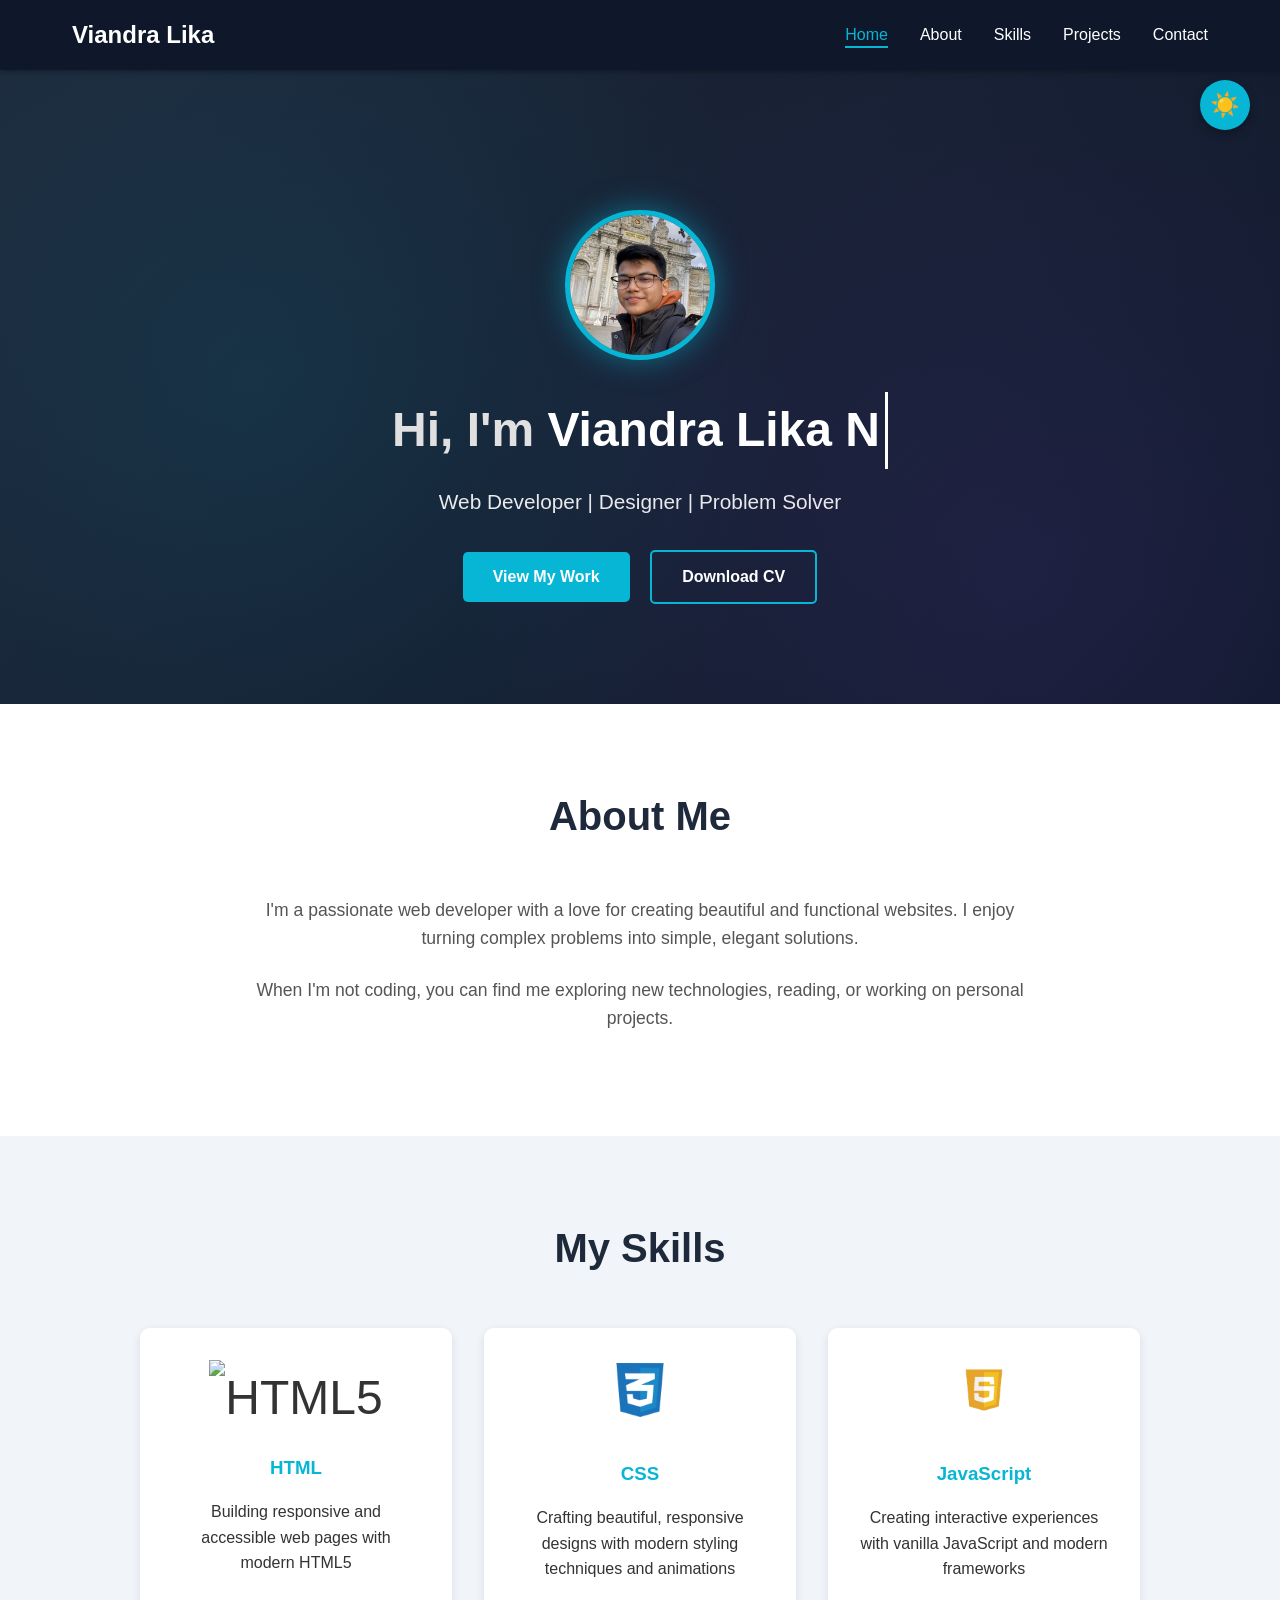
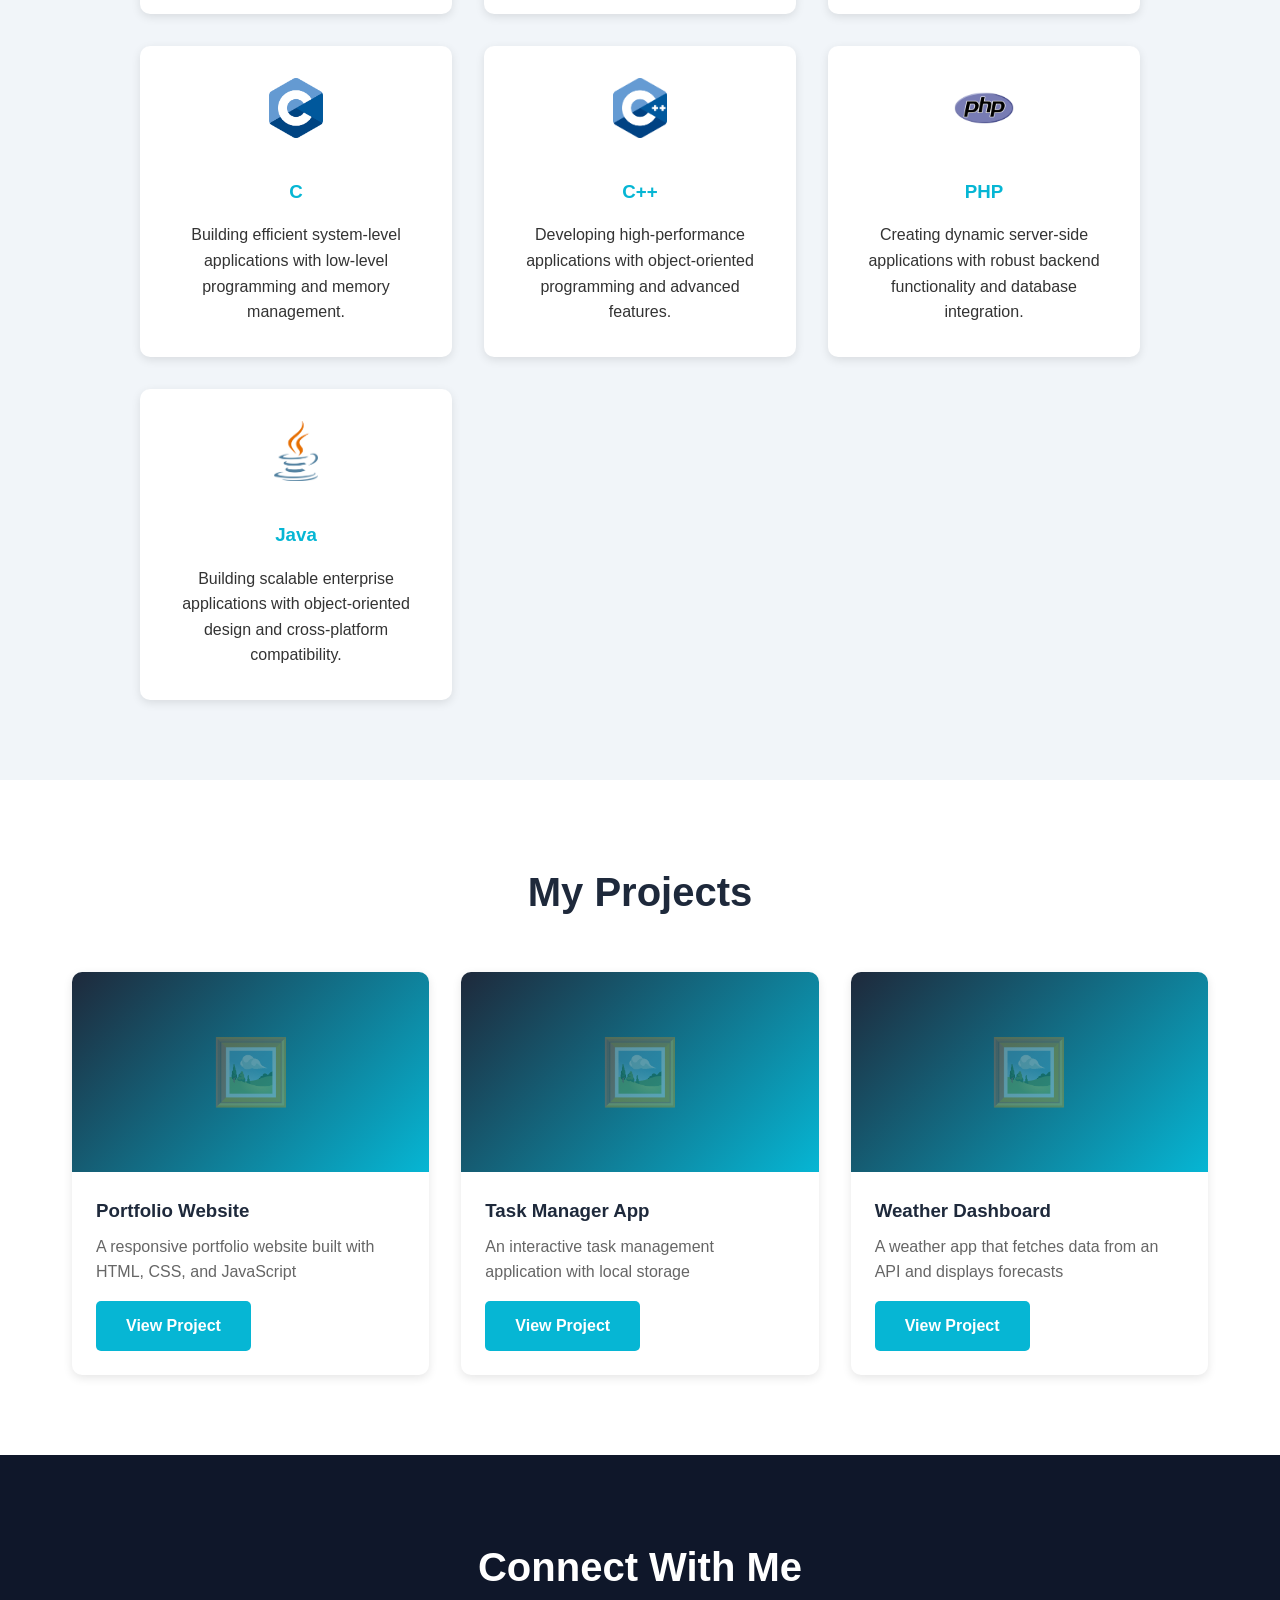
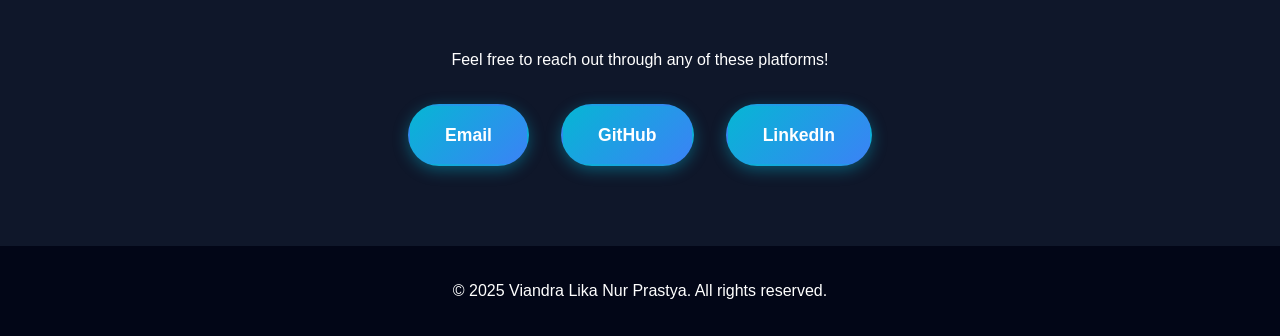
==== commit 9e22267a: "website updated" ====
--- a/index.html
+++ b/index.html
@@ -3,52 +3,929 @@
 <head>
     <meta charset="UTF-8">
     <meta name="viewport" content="width=device-width, initial-scale=1.0">
-    <title>80s Vibe Portfolio</title>
-    <link rel="stylesheet" href="style.css">
+    <title>Viandra Lika | Portfolio</title>
+    <style>
+        * {
+            margin: 0;
+            padding: 0;
+            box-sizing: border-box;
+        }
+
+        body {
+            font-family: 'Segoe UI', Tahoma, Geneva, Verdana, sans-serif;
+            line-height: 1.6;
+            color: #333;
+            overflow-x: hidden;
+        }
+
+        @import url('https://fonts.googleapis.com/css2?family=VT323&display=swap');
+
+        /* Progress Bar */
+        .progress-bar {
+            position: fixed;
+            top: 0;
+            left: 0;
+            width: 0%;
+            height: 5px;
+            background: linear-gradient(90deg, #94a3b8 0%, #e2e8f0 50%, #ffffff 100%);
+            z-index: 9999;
+            transition: width 0.2s ease-out;
+            box-shadow: 0 2px 8px rgba(255, 255, 255, 0.3);
+        }
+
+        /* Navigation */
+        nav {
+            background: #0f172a;
+            color: white;
+            padding: 1rem 0;
+            position: fixed;
+            width: 100%;
+            top: 0;
+            z-index: 1000;
+            box-shadow: 0 2px 5px rgba(0,0,0,0.3);
+            transition: background 0.3s;
+        }
+
+        nav .container {
+            max-width: 1200px;
+            margin: 0 auto;
+            padding: 0 2rem;
+            display: flex;
+            justify-content: space-between;
+            align-items: center;
+        }
+
+        nav h1 {
+            font-size: 1.5rem;
+        }
+
+        nav ul {
+            display: flex;
+            list-style: none;
+            gap: 2rem;
+        }
+
+        nav a {
+            color: white;
+            text-decoration: none;
+            transition: color 0.3s;
+            position: relative;
+        }
+
+        nav a:hover {
+            color: #06b6d4;
+        }
+
+        nav a.active {
+            color: #06b6d4;
+        }
+
+        nav a.active::after {
+            content: '';
+            position: absolute;
+            bottom: -5px;
+            left: 0;
+            width: 100%;
+            height: 2px;
+            background: #06b6d4;
+        }
+
+        /* Hero Section */
+        .hero {
+            background: linear-gradient(135deg, #1e293b 0%, #0f172a 100%);
+            color: white;
+            padding: 150px 2rem 100px;
+            text-align: center;
+            margin-top: 60px;
+            position: relative;
+            overflow: hidden;
+        }
+
+        .hero::before {
+            content: '';
+            position: absolute;
+            top: 0;
+            left: 0;
+            right: 0;
+            bottom: 0;
+            background-image: 
+                radial-gradient(circle at 20% 50%, rgba(6, 182, 212, 0.1) 0%, transparent 50%),
+                radial-gradient(circle at 80% 80%, rgba(139, 92, 246, 0.1) 0%, transparent 50%);
+            animation: float 20s ease-in-out infinite;
+        }
+
+        @keyframes float {
+            0%, 100% { transform: translate(0, 0); }
+            50% { transform: translate(20px, 20px); }
+        }
+
+        .hero h2 {
+            font-size: 3rem;
+            margin-bottom: 1rem;
+            min-height: 3.6rem;
+            color: #e0e0e0;
+            position: relative;
+            z-index: 1;
+        }
+
+        .profile-photo {
+            width: 150px;
+            height: 150px;
+            border-radius: 50%;
+            margin: 0 auto 2rem;
+            border: 5px solid #06b6d4;
+            box-shadow: 0 0 30px rgba(6, 182, 212, 0.5);
+            overflow: hidden;
+            position: relative;
+            z-index: 1;
+            background: linear-gradient(135deg, #1e293b 0%, #06b6d4 100%);
+            display: flex;
+            align-items: center;
+            justify-content: center;
+            font-size: 4rem;
+            color: white;
+        }
+
+        .profile-photo img {
+            width: 100%;
+            height: 100%;
+            object-fit: cover;
+        }
+
+        .typewriter {
+            display: inline-block;
+            border-right: 3px solid white;
+            padding-right: 5px;
+            animation: blink 0.7s step-end infinite;
+            color: white;
+            font-size: 3rem;
+        }
+
+        @keyframes blink {
+            50% {
+                border-color: transparent;
+            }
+        }
+
+        .hero p {
+            font-size: 1.3rem;
+            margin-bottom: 2rem;
+            opacity: 0.9;
+            position: relative;
+            z-index: 1;
+        }
+
+        .btn {
+            display: inline-block;
+            padding: 12px 30px;
+            background: #06b6d4;
+            color: white;
+            text-decoration: none;
+            border-radius: 5px;
+            font-weight: bold;
+            transition: transform 0.3s, box-shadow 0.3s, background 0.3s;
+            position: relative;
+            z-index: 1;
+            border: none;
+            cursor: pointer;
+            font-size: 1rem;
+        }
+
+        .btn:hover {
+            transform: translateY(-2px);
+            box-shadow: 0 5px 15px rgba(6, 182, 212, 0.4);
+            background: #0891b2;
+        }
+
+        .btn-secondary {
+            background: transparent;
+            border: 2px solid #06b6d4;
+            margin-left: 1rem;
+        }
+
+        .btn-secondary:hover {
+            background: #06b6d4;
+        }
+
+        /* Container */
+        .container {
+            max-width: 1200px;
+            margin: 0 auto;
+            padding: 0 2rem;
+        }
+
+        /* Section Styles */
+        section {
+            padding: 80px 2rem;
+            opacity: 0;
+            transform: translateY(30px);
+            transition: opacity 0.6s ease, transform 0.6s ease;
+        }
+
+        section.visible {
+            opacity: 1;
+            transform: translateY(0);
+        }
+
+        section h2 {
+            font-size: 2.5rem;
+            text-align: center;
+            margin-bottom: 3rem;
+            color: #1e293b;
+        }
+
+        /* About Section */
+        .about-content {
+            max-width: 800px;
+            margin: 0 auto;
+            text-align: center;
+        }
+
+        .about-content p {
+            font-size: 1.1rem;
+            margin-bottom: 1.5rem;
+            color: #555;
+        }
+
+        /* Skills Section */
+        #skills {
+            background: #f1f5f9;
+        }
+
+        .skills-grid {
+            display: grid;
+            grid-template-columns: repeat(auto-fit, minmax(250px, 1fr));
+            gap: 2rem;
+            max-width: 1000px;
+            margin: 0 auto;
+        }
+
+        .skill-card {
+            background: white;
+            padding: 2rem;
+            border-radius: 10px;
+            text-align: center;
+            box-shadow: 0 3px 10px rgba(0,0,0,0.1);
+            transition: transform 0.3s, box-shadow 0.3s;
+        }
+
+        .skill-card:hover {
+            transform: translateY(-10px);
+            box-shadow: 0 8px 20px rgba(0,0,0,0.15);
+        }
+
+        .skill-icon {
+            font-size: 3rem;
+            margin-bottom: 1rem;
+        }
+
+        .skill-icon img {
+            width: 60px;
+            height: 60px;
+            object-fit: contain;
+        }
+
+        .skill-card h3 {
+            color: #06b6d4;
+            margin-bottom: 1rem;
+        }
+
+        /* Projects Section */
+        .projects-grid {
+            display: grid;
+            grid-template-columns: repeat(auto-fit, minmax(300px, 1fr));
+            gap: 2rem;
+        }
+
+        .project-card {
+            background: white;
+            border-radius: 10px;
+            overflow: hidden;
+            box-shadow: 0 3px 10px rgba(0,0,0,0.1);
+            transition: transform 0.3s, box-shadow 0.3s;
+        }
+
+        .project-card:hover {
+            transform: translateY(-10px);
+            box-shadow: 0 12px 25px rgba(0,0,0,0.2);
+        }
+
+        .project-img {
+            width: 100%;
+            height: 200px;
+            background: linear-gradient(135deg, #1e293b 0%, #06b6d4 100%);
+            display: flex;
+            align-items: center;
+            justify-content: center;
+            color: white;
+            font-size: 1.2rem;
+            position: relative;
+            overflow: hidden;
+        }
+
+        .project-img::after {
+            content: '🖼️';
+            font-size: 4rem;
+            opacity: 0.3;
+        }
+
+        .project-info {
+            padding: 1.5rem;
+        }
+
+        .project-info h3 {
+            color: #1e293b;
+            margin-bottom: 0.5rem;
+        }
+
+        .project-info p {
+            color: #666;
+            margin-bottom: 1rem;
+        }
+
+        /* Testimonials Section */
+        #testimonials {
+            background: #f1f5f9;
+        }
+
+        .testimonials-grid {
+            display: grid;
+            grid-template-columns: repeat(auto-fit, minmax(300px, 1fr));
+            gap: 2rem;
+            max-width: 1000px;
+            margin: 0 auto;
+        }
+
+        .testimonial-card {
+            background: white;
+            padding: 2rem;
+            border-radius: 10px;
+            box-shadow: 0 3px 10px rgba(0,0,0,0.1);
+            position: relative;
+        }
+
+        .testimonial-card::before {
+            content: '"';
+            font-size: 4rem;
+            color: #06b6d4;
+            opacity: 0.3;
+            position: absolute;
+            top: 10px;
+            left: 20px;
+        }
+
+        .testimonial-text {
+            font-style: italic;
+            color: #555;
+            margin-bottom: 1rem;
+            position: relative;
+            z-index: 1;
+        }
+
+        .testimonial-author {
+            font-weight: bold;
+            color: #1e293b;
+        }
+
+        .testimonial-role {
+            color: #06b6d4;
+            font-size: 0.9rem;
+        }
+
+        /* Contact Section */
+        #contact {
+            background: #0f172a;
+            color: white;
+        }
+
+        #contact h2 {
+            color: white;
+        }
+
+        .contact-content {
+            max-width: 600px;
+            margin: 0 auto;
+            text-align: center;
+        }
+
+        .contact-form {
+            display: none;
+        }
+
+        .contact-links {
+            display: flex;
+            justify-content: center;
+            gap: 2rem;
+            margin-top: 2rem;
+            flex-wrap: wrap;
+        }
+
+        .contact-links a {
+            color: white;
+            text-decoration: none;
+            font-size: 1.1rem;
+            padding: 15px 35px;
+            border: 2px solid transparent;
+            border-radius: 50px;
+            transition: all 0.4s ease;
+            position: relative;
+            overflow: hidden;
+            background: linear-gradient(135deg, #06b6d4, #3b82f6);
+            box-shadow: 0 4px 15px rgba(6, 182, 212, 0.4);
+            font-weight: 600;
+        }
+
+        .contact-links a::before {
+            content: '';
+            position: absolute;
+            top: 0;
+            left: -100%;
+            width: 100%;
+            height: 100%;
+            background: linear-gradient(135deg, #3b82f6, #8b5cf6);
+            transition: left 0.4s ease;
+            z-index: -1;
+        }
+
+        .contact-links a:hover::before {
+            left: 0;
+        }
+
+        .contact-links a:hover {
+            transform: translateY(-3px);
+            box-shadow: 0 8px 25px rgba(6, 182, 212, 0.6);
+        }
+
+        .contact-links a:active {
+            transform: translateY(-1px);
+        }
+
+        /* Footer */
+        footer {
+            background: #020617;
+            color: white;
+            text-align: center;
+            padding: 2rem;
+        }
+
+        /* Back to Top Button */
+        .back-to-top {
+            position: fixed;
+            bottom: 30px;
+            right: 30px;
+            background: #06b6d4;
+            color: white;
+            width: 50px;
+            height: 50px;
+            border-radius: 50%;
+            display: flex;
+            align-items: center;
+            justify-content: center;
+            font-size: 1.5rem;
+            cursor: pointer;
+            opacity: 0;
+            visibility: hidden;
+            transition: opacity 0.3s, visibility 0.3s, transform 0.3s;
+            z-index: 999;
+            border: none;
+            box-shadow: 0 4px 10px rgba(0,0,0,0.3);
+        }
+
+        .back-to-top.visible {
+            opacity: 1;
+            visibility: visible;
+        }
+
+        .back-to-top:hover {
+            transform: translateY(-5px);
+            background: #0891b2;
+        }
+
+        /* Dark/Light Mode Toggle */
+        .theme-toggle {
+            position: fixed;
+            top: 80px;
+            right: 30px;
+            background: #06b6d4;
+            color: white;
+            width: 50px;
+            height: 50px;
+            border-radius: 50%;
+            display: flex;
+            align-items: center;
+            justify-content: center;
+            font-size: 1.5rem;
+            cursor: pointer;
+            z-index: 999;
+            border: none;
+            box-shadow: 0 4px 10px rgba(0,0,0,0.3);
+            transition: transform 0.3s, background 0.3s;
+        }
+
+        .theme-toggle:hover {
+            transform: rotate(180deg);
+            background: #0891b2;
+        }
+
+        /* Light Mode Styles */
+        body.light-mode {
+            background: #ffffff;
+            color: #1e293b;
+        }
+
+        body.light-mode nav {
+            background: #ffffff;
+            color: #1e293b;
+            box-shadow: 0 2px 5px rgba(0,0,0,0.1);
+        }
+
+        body.light-mode nav a {
+            color: #1e293b;
+        }
+
+        body.light-mode nav a:hover,
+        body.light-mode nav a.active {
+            color: #06b6d4;
+        }
+
+        body.light-mode .hero {
+            background: linear-gradient(135deg, #e0f2fe 0%, #bae6fd 100%);
+            color: #1e293b;
+        }
+
+        body.light-mode .hero h2 {
+            color: #1e293b;
+        }
+
+        body.light-mode .typewriter {
+            color: #1e293b;
+            border-right-color: #1e293b;
+        }
+
+        body.light-mode .hero p {
+            color: #334155;
+        }
+
+        body.light-mode #contact {
+            background: #1e293b;
+        }
+
+        body.light-mode .form-group input,
+        body.light-mode .form-group textarea {
+            background: #334155;
+            border-color: #475569;
+        }
+
+        body.light-mode footer {
+            background: #0f172a;
+        }
+
+        /* Mobile Menu Toggle */
+        .menu-toggle {
+            display: none;
+            background: none;
+            border: none;
+            color: white;
+            font-size: 1.5rem;
+            cursor: pointer;
+        }
+
+        /* Responsive */
+        @media (max-width: 768px) {
+            .hero h2 {
+                font-size: 2rem;
+            }
+
+            .typewriter {
+                font-size: 2rem;
+            }
+
+            .hero p {
+                font-size: 1rem;
+            }
+
+            nav ul {
+                display: none;
+                flex-direction: column;
+                position: absolute;
+                top: 100%;
+                left: 0;
+                width: 100%;
+                background: #0f172a;
+                padding: 1rem 0;
+            }
+
+            nav ul.active {
+                display: flex;
+            }
+
+            .menu-toggle {
+                display: block;
+            }
+
+            body.light-mode nav ul {
+                background: #ffffff;
+            }
+
+            section h2 {
+                font-size: 2rem;
+            }
+
+            .btn-secondary {
+                margin-left: 0;
+                margin-top: 1rem;
+            }
+
+            .theme-toggle {
+                top: 70px;
+                right: 20px;
+            }
+
+            .back-to-top {
+                bottom: 20px;
+                right: 20px;
+            }
+        }
+    </style>
 </head>
 <body>
-    <header>
-        <h1>My Awesome 80s Portfolio</h1>
-        <nav>
-            <a href="#about">About</a>
-            <a href="#projects">Projects</a>
-            <a href="#contact">Contact</a>
-        </nav>
-    </header>
+    <div class="progress-bar" id="progressBar"></div>
+    
+    <nav>
+        <div class="container">
+            <h1>Viandra Lika</h1>
+            <button class="menu-toggle" onclick="toggleMenu()">☰</button>
+            <ul id="navMenu">
+                <li><a href="#home" onclick="closeMenu()">Home</a></li>
+                <li><a href="#about" onclick="closeMenu()">About</a></li>
+                <li><a href="#skills" onclick="closeMenu()">Skills</a></li>
+                <li><a href="#projects" onclick="closeMenu()">Projects</a></li>
+                <li><a href="#contact" onclick="closeMenu()">Contact</a></li>
+            </ul>
+        </div>
+    </nav>
+
+    <button class="theme-toggle" onclick="toggleTheme()" title="Toggle Dark/Light Mode">
+        <span id="themeIcon">☀️</span>
+    </button>
+
+    <button class="back-to-top" onclick="scrollToTop()" title="Back to Top">
+        ↑
+    </button>
+
+    <section class="hero visible" id="home">
+        <div class="profile-photo">
+            <img src="images/profile.jpg" alt="Viandra Lika">
+            
+        </div>
+        <h2>Hi, I'm <span class="typewriter" id="typewriter"></span></h2>
+        <p>Web Developer | Designer | Problem Solver</p>
+        <a href="#projects" class="btn">View My Work</a>
+        <a href="#" class="btn btn-secondary" download>Download CV</a>
+    </section>
 
     <section id="about">
-        <h2>About Me</h2>
-        <img src="profile.jpg" alt="Your Profile Picture">
-        <p>Hey, I'm a designer with a passion for all things 80s!  I love creating rad designs that are totally tubular.  From neon gradients to pixel fonts, I bring the 80s vibe to life.  Let's make something awesome!</p>
-    </section>
-
-    <section id="projects">
-        <h2>My Projects</h2>
-        <div class="project">
-            <img src="project1.jpg" alt="Project 1">
-            <h3>Totally Rad Website</h3>
-            <p>A gnarly website design with neon colors and geometric shapes.</p>
-        </div>
-        <div class="project">
-            <img src="project2.jpg" alt="Project 2">
-            <h3>Outrun Inspired Logo</h3>
-            <p>A logo inspired by the classic Outrun aesthetic.</p>
+        <div class="container">
+            <h2>About Me</h2>
+            <div class="about-content">
+                <p>I'm a passionate web developer with a love for creating beautiful and functional websites. I enjoy turning complex problems into simple, elegant solutions.</p>
+                <p>When I'm not coding, you can find me exploring new technologies, reading, or working on personal projects.</p>
+            </div>
         </div>
     </section>
 
+        <section id="skills">
+        <div class="container">
+            <h2>My Skills</h2>
+            <div class="skills-grid">
+                <div class="skill-card">
+                    <div class="skill-icon">
+                        <img src="images/html.png" alt="HTML5">
+                    </div>
+                    <h3>HTML</h3>
+                    <p>Building responsive and accessible web pages with modern HTML5</p>
+                </div>
+                <div class="skill-card">
+                    <div class="skill-icon">
+                        <img src="images/css.png" alt="CSS">
+                    </div>
+                    <h3>CSS</h3>
+                    <p>Crafting beautiful, responsive designs with modern styling techniques and animations</p>
+                </div>
+                <div class="skill-card">
+                    <div class="skill-icon">
+                        <img src="images/js.png" alt="JavaScript">
+                    </div>
+                    <h3>JavaScript</h3>
+                    <p>Creating interactive experiences with vanilla JavaScript and modern frameworks</p>
+                </div>
+                <div class="skill-card">
+                    <div class="skill-icon">
+                        <img src="images/C.png" alt="C">
+                    </div>
+                    <h3>C</h3>
+                    <p>Building efficient system-level applications with low-level programming and memory management.</p>
+                </div>
+                <div class="skill-card">
+                    <div class="skill-icon">
+                        <img src="images/c++.png" alt="C++">
+                    </div>
+                    <h3>C++</h3>
+                    <p>Developing high-performance applications with object-oriented programming and advanced features.</p>
+                </div>
+                <div class="skill-card">
+                    <div class="skill-icon">
+                        <img src="images/php.png" alt="PHP">
+                    </div>
+                    <h3>PHP</h3>
+                    <p>Creating dynamic server-side applications with robust backend functionality and database integration.</p>
+                </div>
+                <div class="skill-card">
+                    <div class="skill-icon">
+                        <img src="images/java.png" alt="Java">
+                    </div>
+                    <h3>Java</h3>
+                    <p>Building scalable enterprise applications with object-oriented design and cross-platform compatibility.</p>
+                </div>
+            </div>
+        </div>
+    </section>
+
+    <section id="projects">
+        <div class="container">
+            <h2>My Projects</h2>
+            <div class="projects-grid">
+                <div class="project-card">
+                    <div class="project-img"></div>
+                    <div class="project-info">
+                        <h3>Portfolio Website</h3>
+                        <p>A responsive portfolio website built with HTML, CSS, and JavaScript</p>
+                        <a href="#" class="btn">View Project</a>
+                    </div>
+                </div>
+                <div class="project-card">
+                    <div class="project-img"></div>
+                    <div class="project-info">
+                        <h3>Task Manager App</h3>
+                        <p>An interactive task management application with local storage</p>
+                        <a href="#" class="btn">View Project</a>
+                    </div>
+                </div>
+                <div class="project-card">
+                    <div class="project-img"></div>
+                    <div class="project-info">
+                        <h3>Weather Dashboard</h3>
+                        <p>A weather app that fetches data from an API and displays forecasts</p>
+                        <a href="#" class="btn">View Project</a>
+                    </div>
+                </div>
+            </div>
+        </div>
+    </section>
+
     <section id="contact">
-        <h2>Contact Me</h2>
-        <p>Wanna work together?  Hit me up!</p>
-        <form>
-            <input type="text" placeholder="Name">
-            <input type="email" placeholder="Email">
-            <textarea placeholder="Message"></textarea>
-            <button>Submit</button>
-        </form>
+        <div class="container">
+            <h2>Connect With Me</h2>
+            <div class="contact-content">
+                <p>Feel free to reach out through any of these platforms!</p>
+                <div class="contact-links">
+                    <a href="mailto:viandralika@gmail.com">Email</a>
+                    <a href="https://github.com/vdlnp" target="_blank">GitHub</a>
+                    <a href="https://linkedin.com/in/viandra-lika-nur-prastya-095038289/" target="_blank">LinkedIn</a>
+                </div>
+            </div>
+        </div>
     </section>
 
     <footer>
-        <p>&copy; 2024 My Awesome 80s Portfolio</p>
+        <p>&copy; 2025 Viandra Lika Nur Prastya. All rights reserved.</p>
     </footer>
+
+    <script>
+        // Typewriter effect
+        const text = "Viandra Lika Nur Prastya";
+        const typewriterElement = document.getElementById('typewriter');
+        let index = 0;
+
+        function typeWriter() {
+            if (index < text.length) {
+                typewriterElement.textContent += text.charAt(index);
+                index++;
+                setTimeout(typeWriter, 100);
+            }
+        }
+
+        window.addEventListener('load', () => {
+            setTimeout(typeWriter, 500);
+        });
+
+        // Menu toggle
+        function toggleMenu() {
+            const menu = document.getElementById('navMenu');
+            menu.classList.toggle('active');
+        }
+
+        function closeMenu() {
+            const menu = document.getElementById('navMenu');
+            menu.classList.remove('active');
+        }
+
+        // Progress bar
+        window.addEventListener('scroll', () => {
+            const windowHeight = document.documentElement.scrollHeight - document.documentElement.clientHeight;
+            const scrolled = (window.scrollY / windowHeight) * 100;
+            document.getElementById('progressBar').style.width = scrolled + '%';
+        });
+
+        // Smooth scrolling
+        document.querySelectorAll('a[href^="#"]').forEach(anchor => {
+            anchor.addEventListener('click', function (e) {
+                e.preventDefault();
+                const target = document.querySelector(this.getAttribute('href'));
+                if (target) {
+                    target.scrollIntoView({
+                        behavior: 'smooth',
+                        block: 'start'
+                    });
+                }
+            });
+        });
+
+        // Active navigation highlight
+        window.addEventListener('scroll', () => {
+            const sections = document.querySelectorAll('section');
+            const navLinks = document.querySelectorAll('nav a');
+            
+            let current = '';
+            sections.forEach(section => {
+                const sectionTop = section.offsetTop;
+                const sectionHeight = section.clientHeight;
+                if (window.scrollY >= sectionTop - 200) {
+                    current = section.getAttribute('id');
+                }
+            });
+
+            navLinks.forEach(link => {
+                link.classList.remove('active');
+                if (link.getAttribute('href').slice(1) === current) {
+                    link.classList.add('active');
+                }
+            });
+
+            // Nav background change
+            const nav = document.querySelector('nav');
+            if (window.scrollY > 50) {
+                nav.style.background = document.body.classList.contains('light-mode') ? '#f8fafc' : '#020617';
+            } else {
+                nav.style.background = document.body.classList.contains('light-mode') ? '#ffffff' : '#0f172a';
+            }
+        });
+
+        // Back to top button
+        const backToTop = document.querySelector('.back-to-top');
+        window.addEventListener('scroll', () => {
+            if (window.scrollY > 300) {
+                backToTop.classList.add('visible');
+            } else {
+                backToTop.classList.remove('visible');
+            }
+        });
+
+        function scrollToTop() {
+            window.scrollTo({
+                top: 0,
+                behavior: 'smooth'
+            });
+        }
+
+        // Scroll animations
+        const observerOptions = {
+            threshold: 0.1,
+            rootMargin: '0px 0px -100px 0px'
+        };
+
+        const observer = new IntersectionObserver((entries) => {
+            entries.forEach(entry => {
+                if (entry.isIntersecting) {
+                    entry.target.classList.add('visible');
+                }
+            });
+        }, observerOptions);
+
+        document.querySelectorAll('section').forEach(section => {
+            observer.observe(section);
+        });
+
+        // Theme toggle
+        function toggleTheme() {
+            document.body.classList.toggle('light-mode');
+            const icon = document.getElementById('themeIcon');
+            if (document.body.classList.contains('light-mode')) {
+                icon.textContent = '🌙';
+            } else {
+                icon.textContent = '☀️';
+            }
+        }
+    </script>
 </body>
 </html>
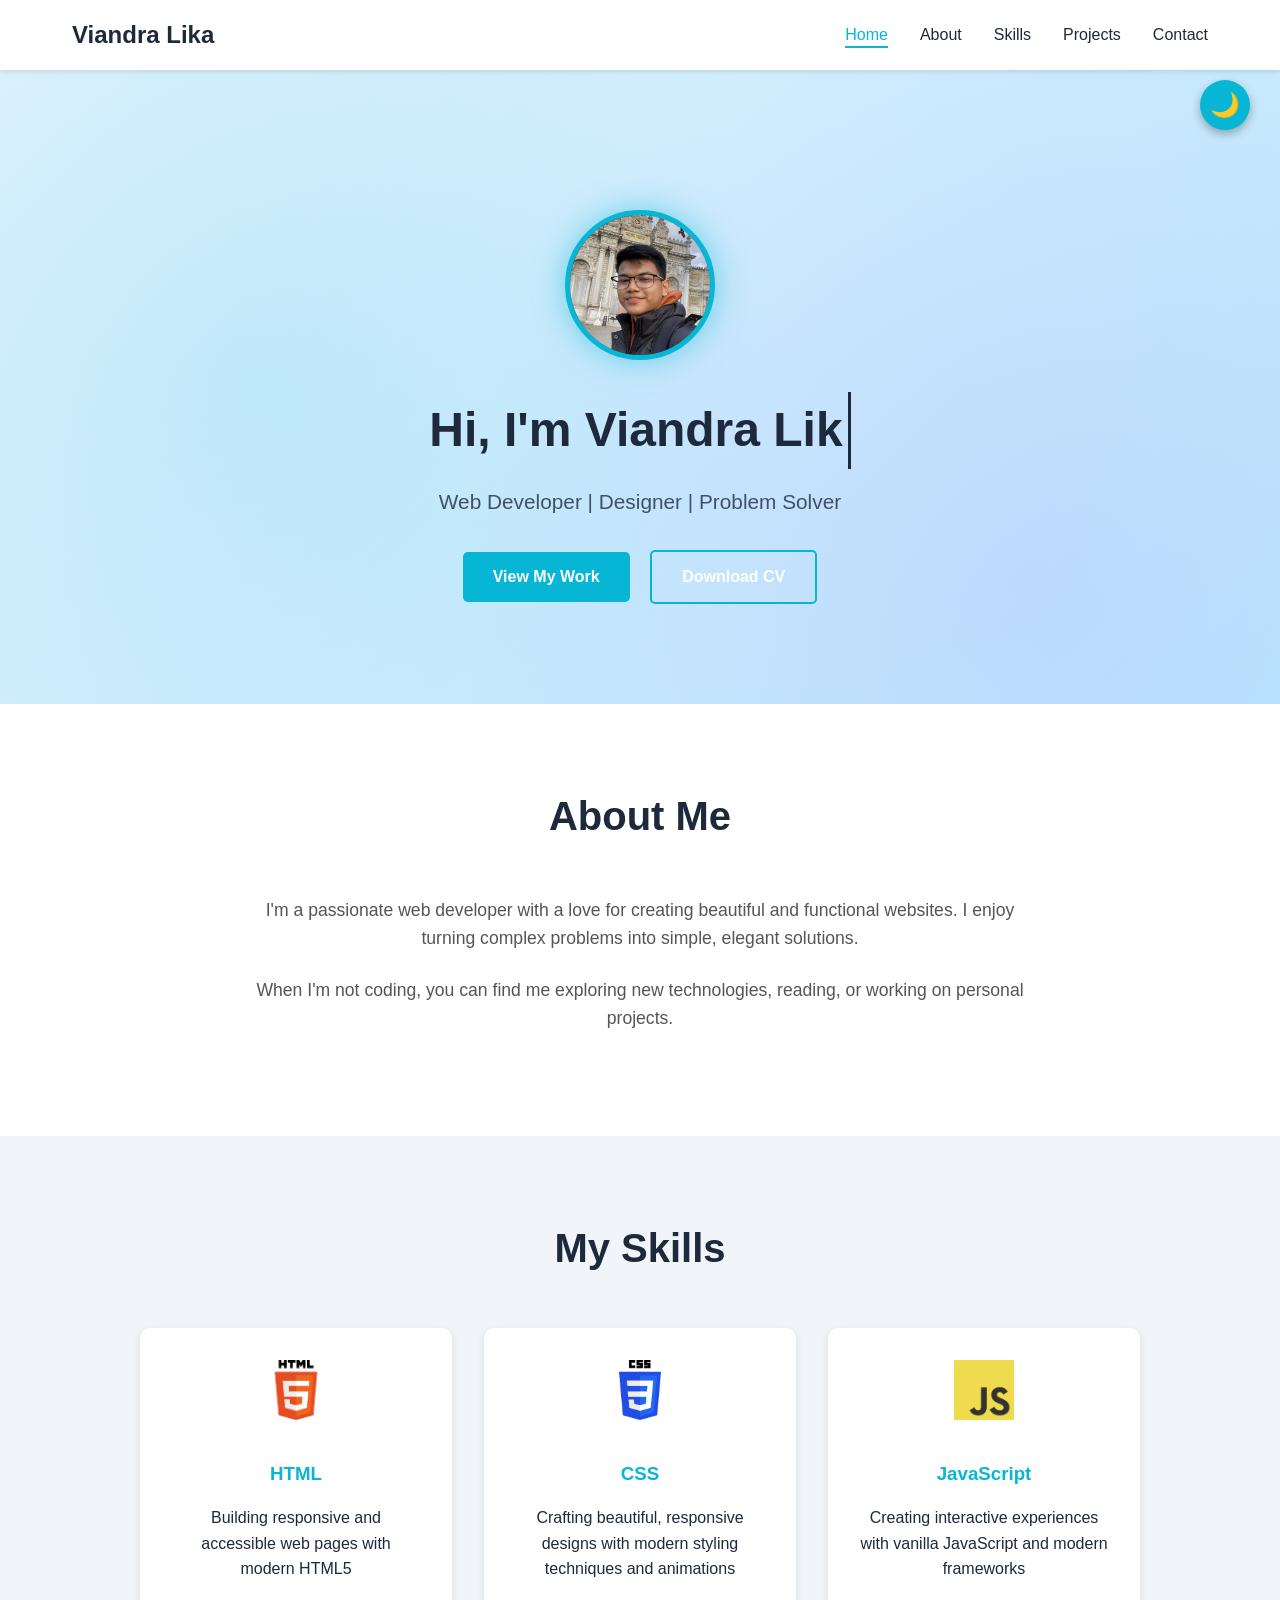
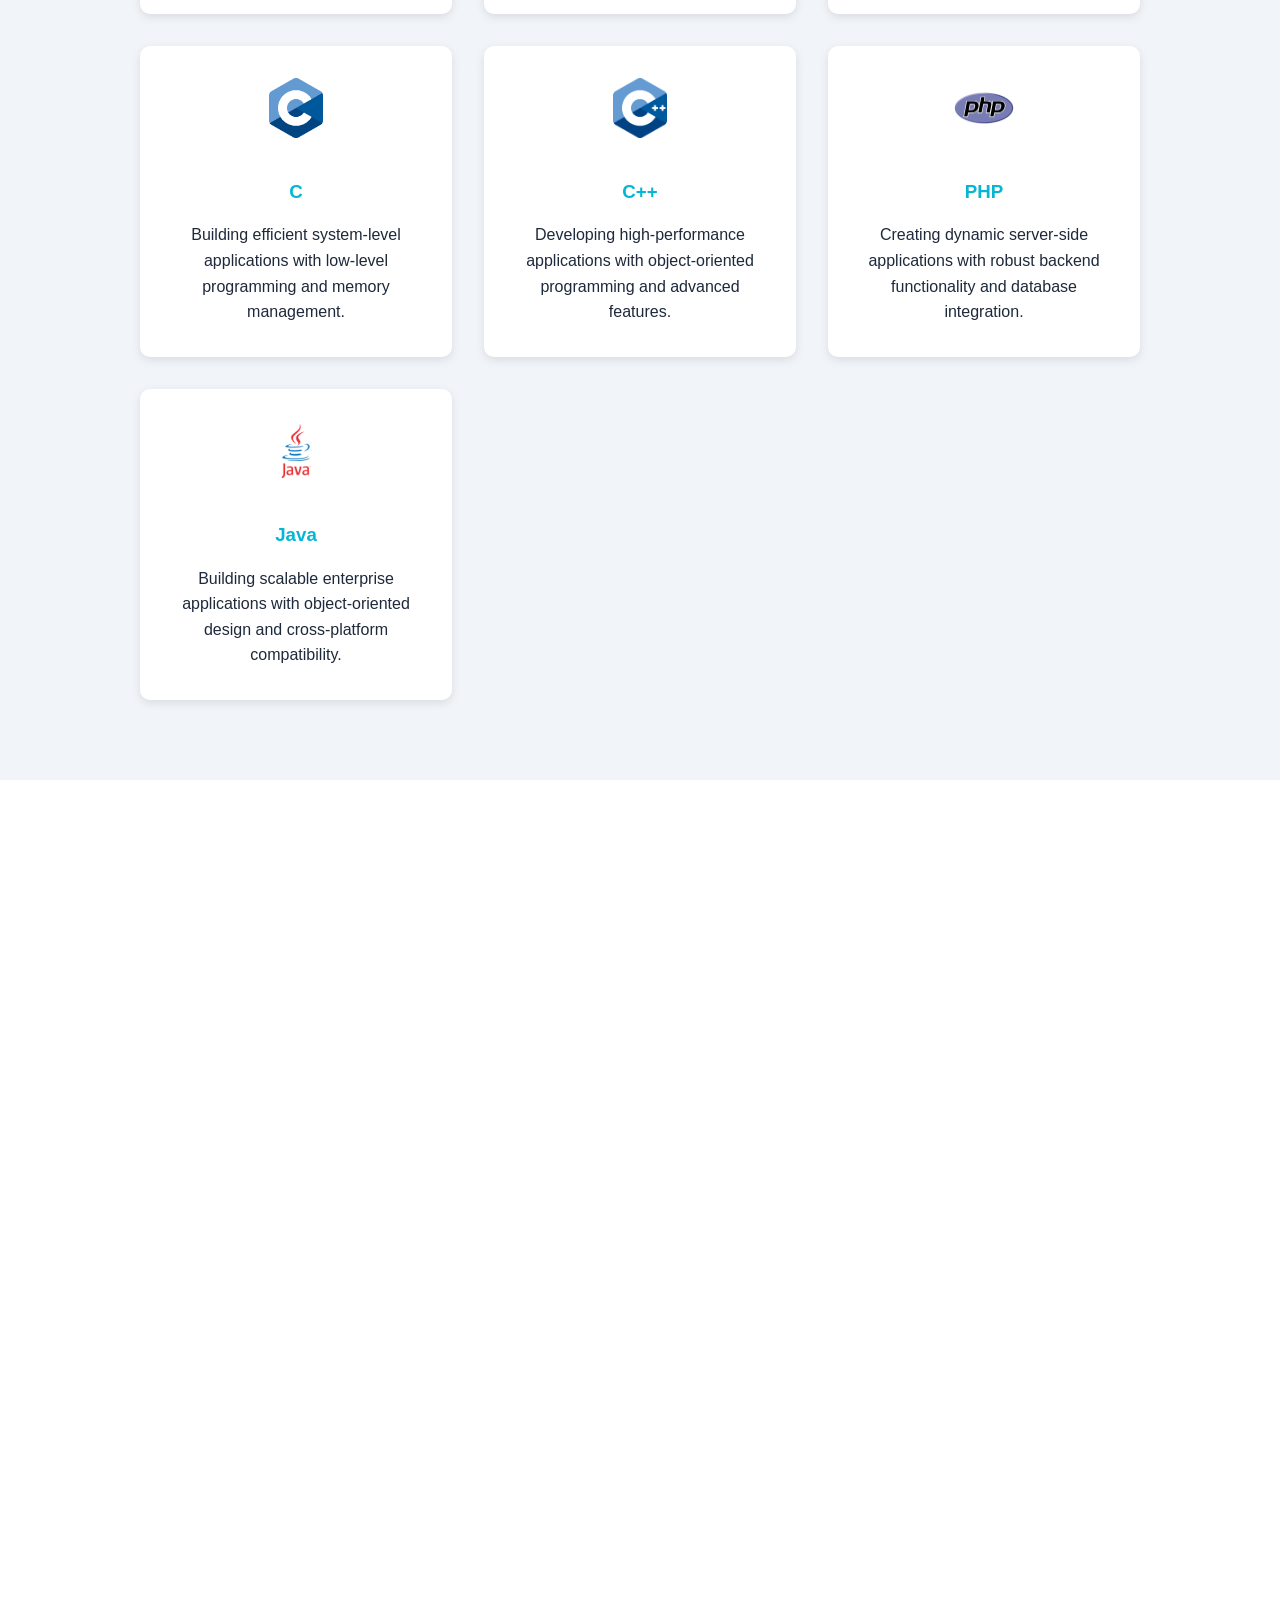
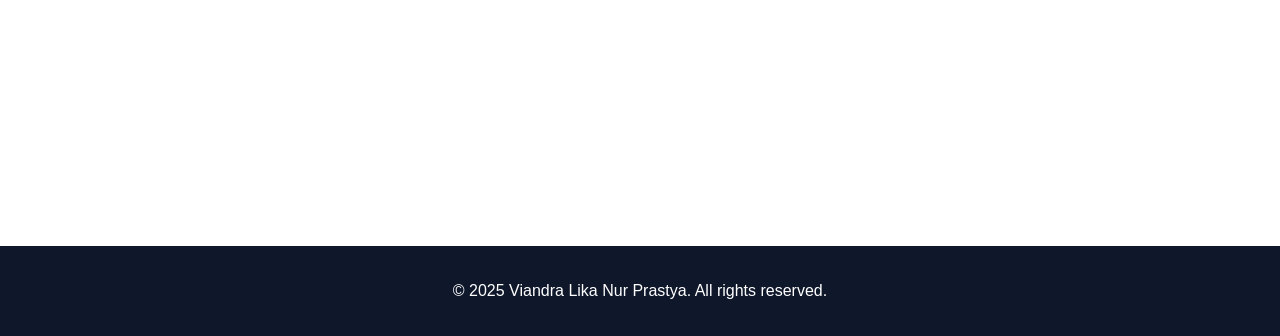
==== commit f34ec41b: "website updated" ====
--- a/index.html
+++ b/index.html
@@ -675,7 +675,7 @@
 
     <section class="hero visible" id="home">
         <div class="profile-photo">
-            <img src="images/profile.jpg" alt="Viandra Lika">
+            <img src="images/profile-picture.jpg" alt="Viandra Lika">
             
         </div>
         <h2>Hi, I'm <span class="typewriter" id="typewriter"></span></h2>
@@ -917,15 +917,37 @@
         });
 
         // Theme toggle
-        function toggleTheme() {
-            document.body.classList.toggle('light-mode');
-            const icon = document.getElementById('themeIcon');
-            if (document.body.classList.contains('light-mode')) {
-                icon.textContent = '🌙';
-            } else {
-                icon.textContent = '☀️';
-            }
-        }
+            // Set theme based on localStorage or OS preference
+            function setInitialTheme() {
+                const icon = document.getElementById('themeIcon');
+                let theme = localStorage.getItem('theme');
+                if (!theme) {
+                    // Use OS preference if no theme saved
+                    theme = window.matchMedia('(prefers-color-scheme: light)').matches ? 'light' : 'dark';
+                }
+                if (theme === 'light') {
+                    document.body.classList.add('light-mode');
+                    icon.textContent = '🌙';
+                } else {
+                    document.body.classList.remove('light-mode');
+                    icon.textContent = '☀️';
+                }
+            }
+
+            function toggleTheme() {
+                const icon = document.getElementById('themeIcon');
+                const isLight = document.body.classList.toggle('light-mode');
+                if (isLight) {
+                    icon.textContent = '🌙';
+                    localStorage.setItem('theme', 'light');
+                } else {
+                    icon.textContent = '☀️';
+                    localStorage.setItem('theme', 'dark');
+                }
+            }
+
+            // Set theme on page load
+            window.addEventListener('DOMContentLoaded', setInitialTheme);
     </script>
 </body>
 </html>
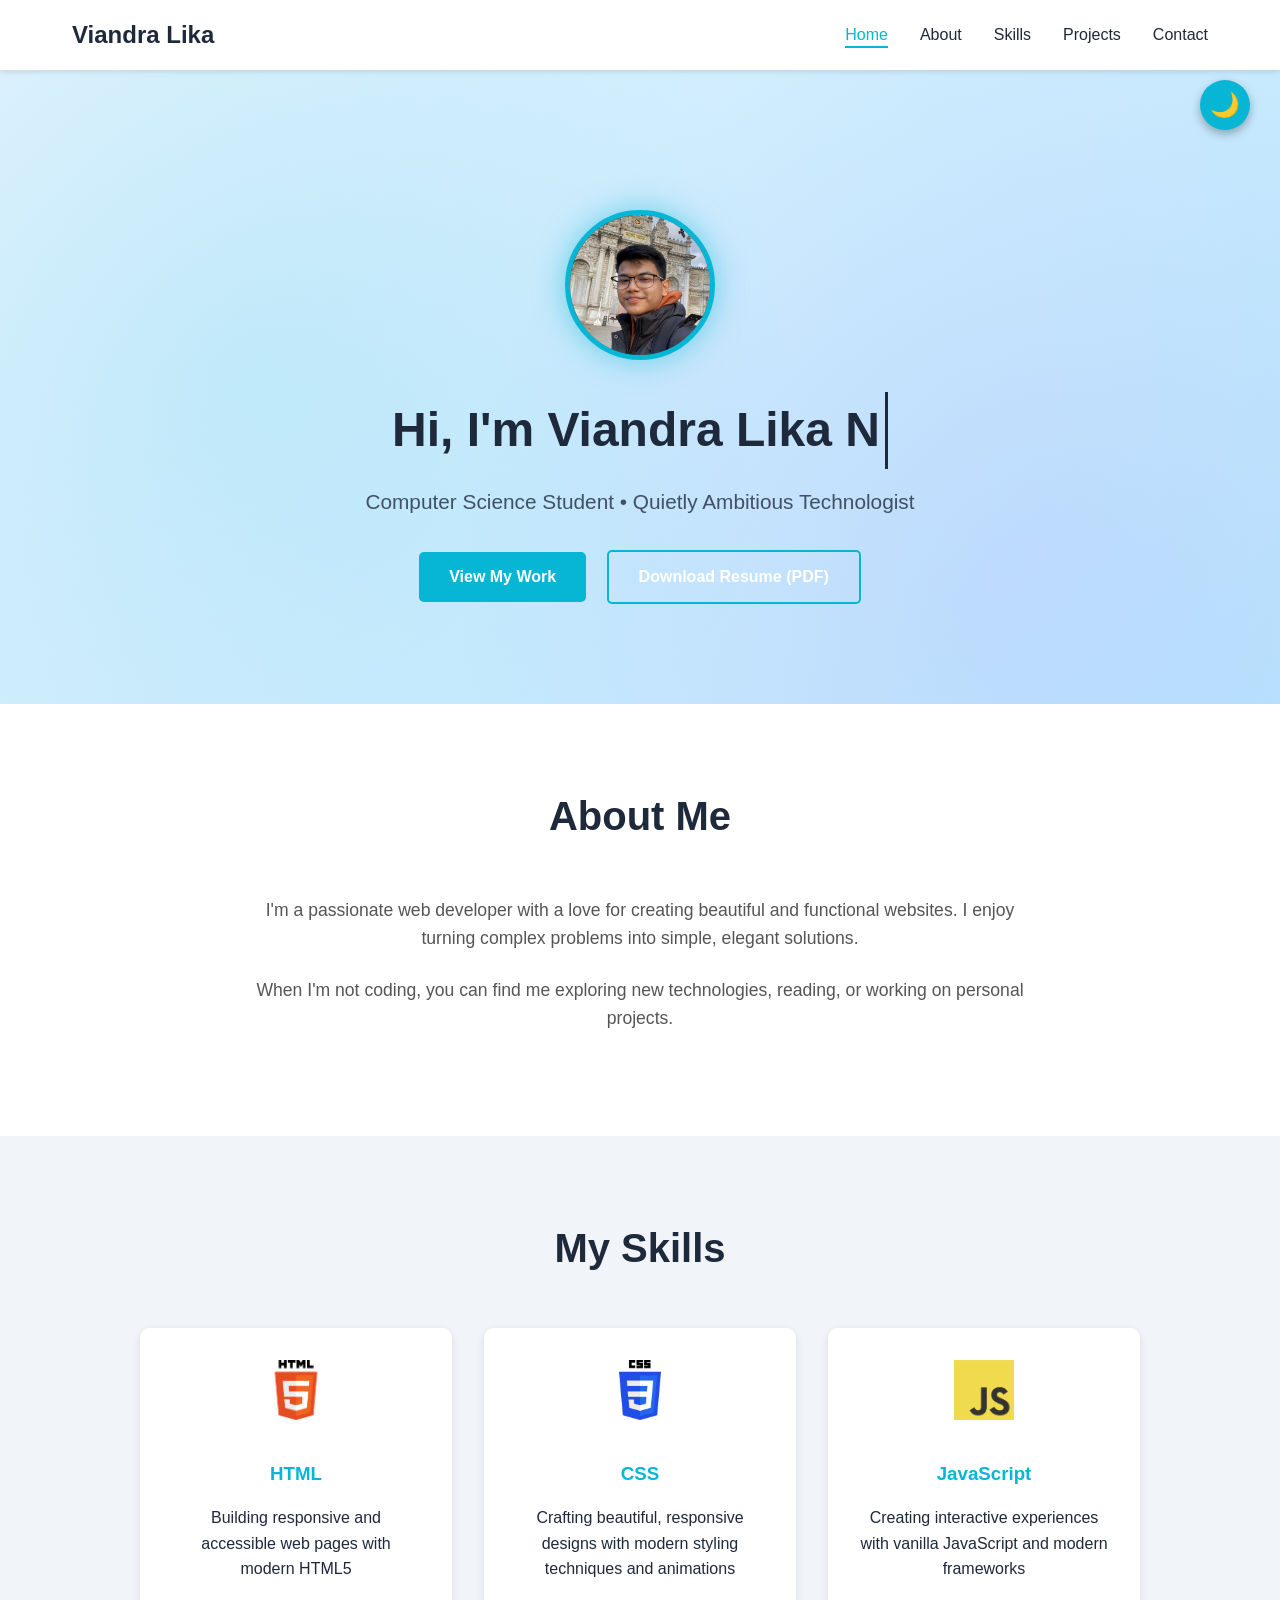
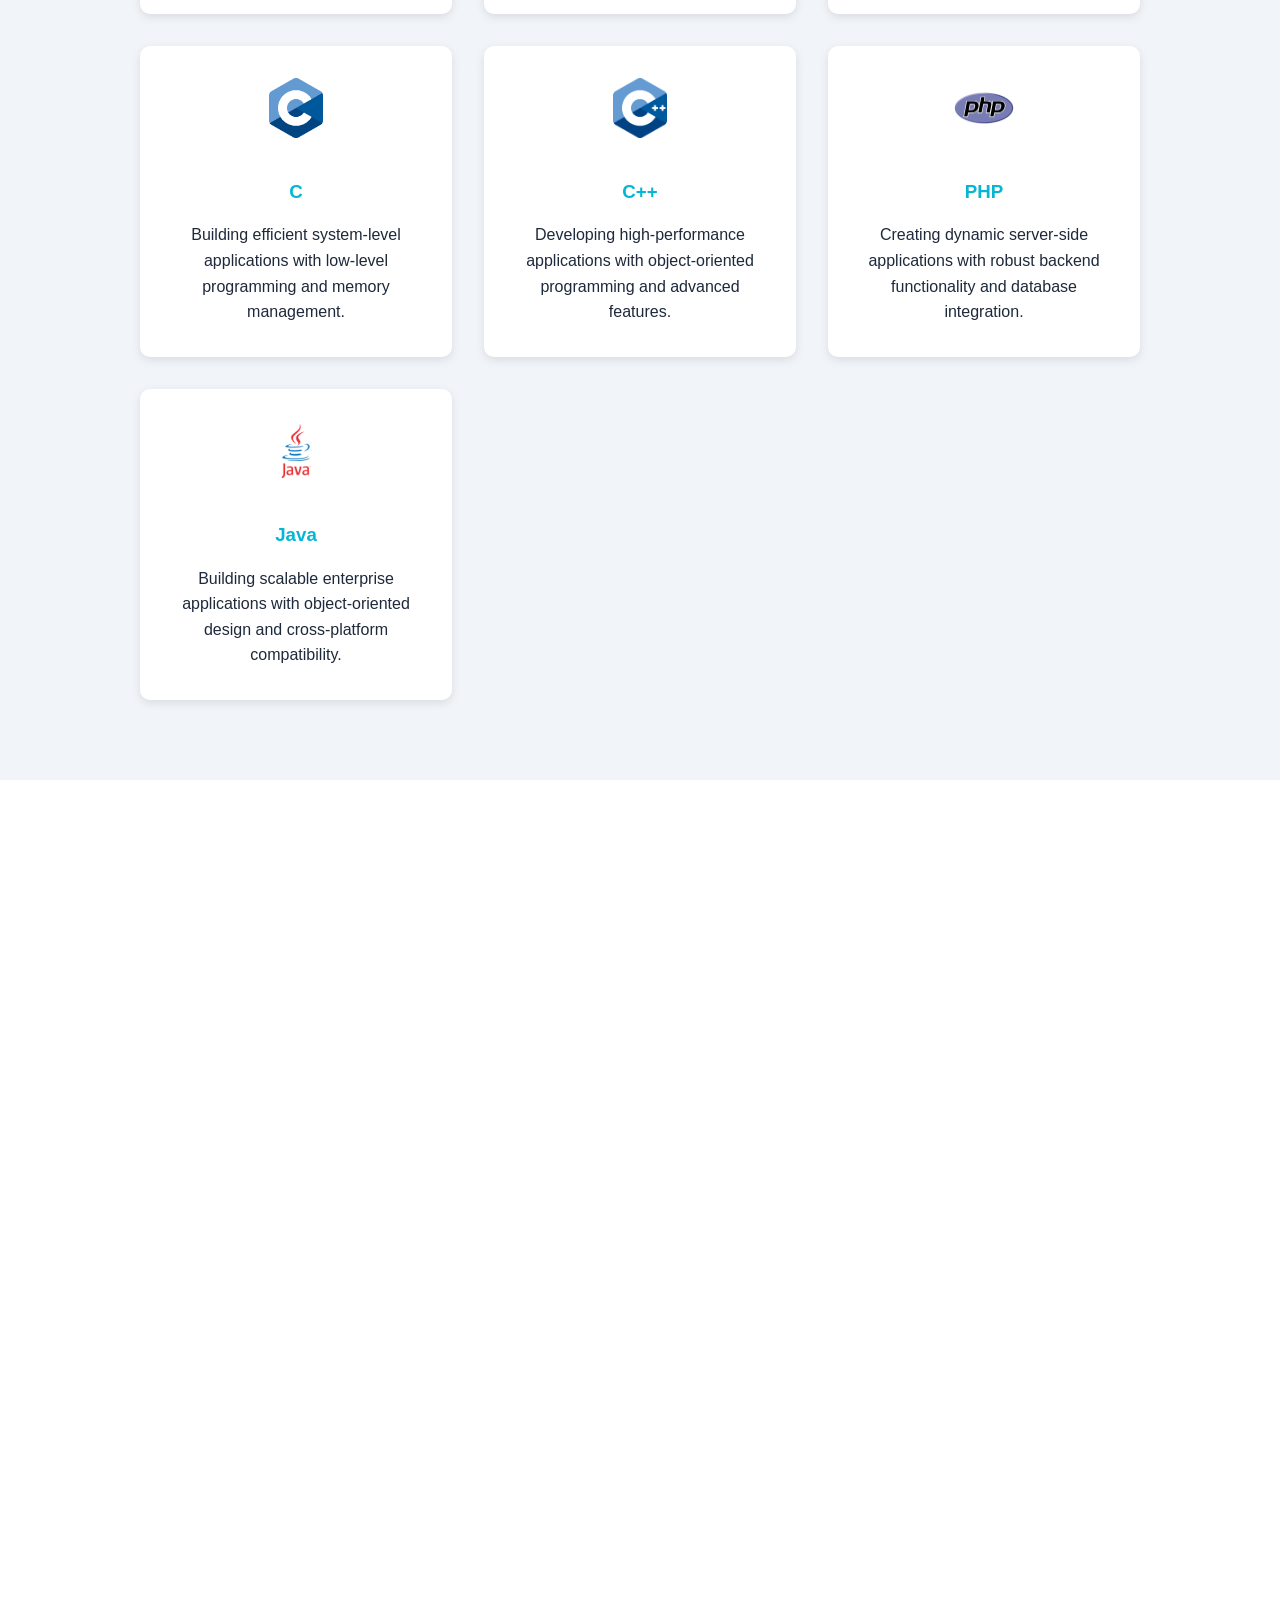
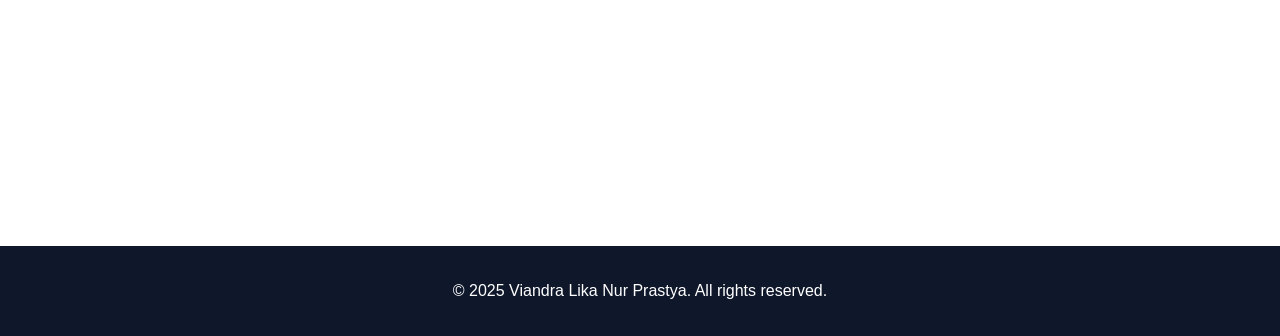
==== commit 77bfb132: "resume added" ====
--- a/index.html
+++ b/index.html
@@ -679,9 +679,9 @@
             
         </div>
         <h2>Hi, I'm <span class="typewriter" id="typewriter"></span></h2>
-        <p>Web Developer | Designer | Problem Solver</p>
+        <p>Computer Science Student • Quietly Ambitious Technologist</p>
         <a href="#projects" class="btn">View My Work</a>
-        <a href="#" class="btn btn-secondary" download>Download CV</a>
+        <a href="docs/Resume%20-%20Viandra%20Lika%20Nur%20Prastya.pdf" class="btn btn-secondary" download="Viandra-Lika-Resume.pdf">Download Resume (PDF)</a>
     </section>
 
     <section id="about">
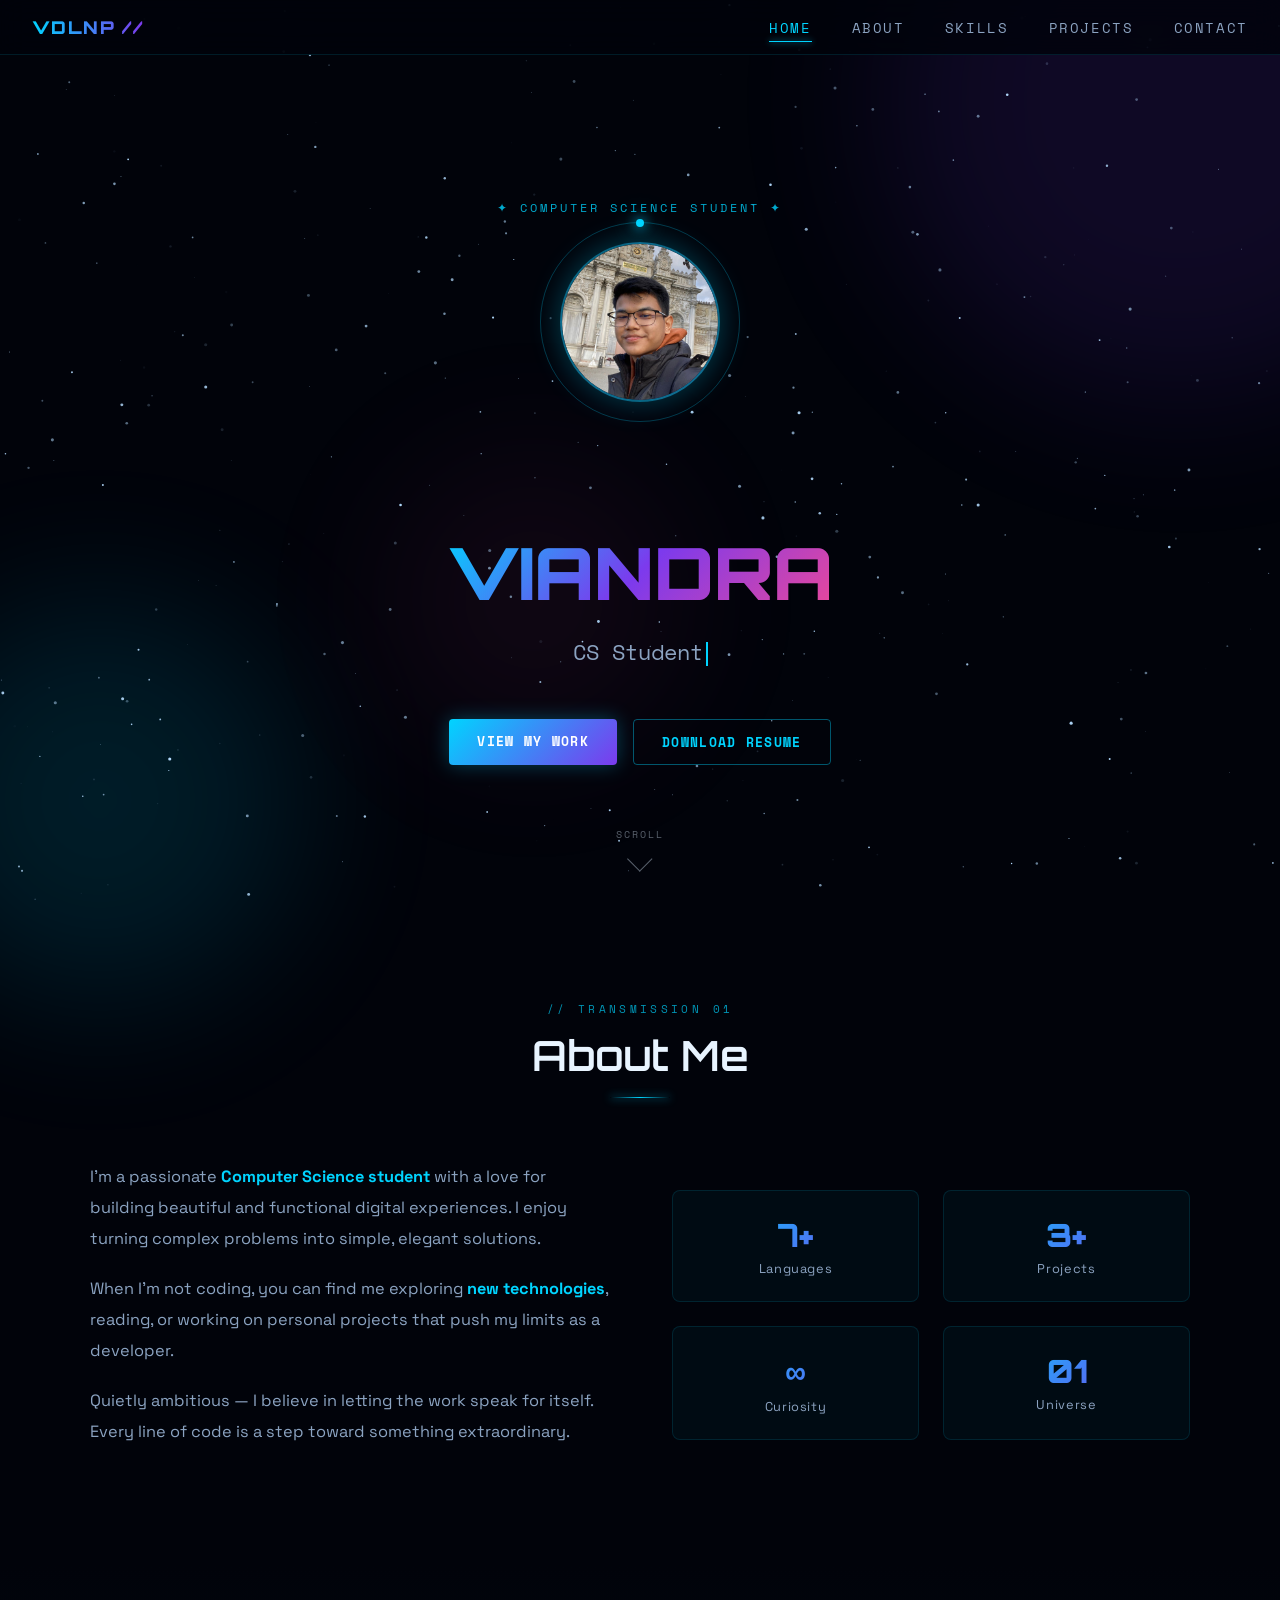
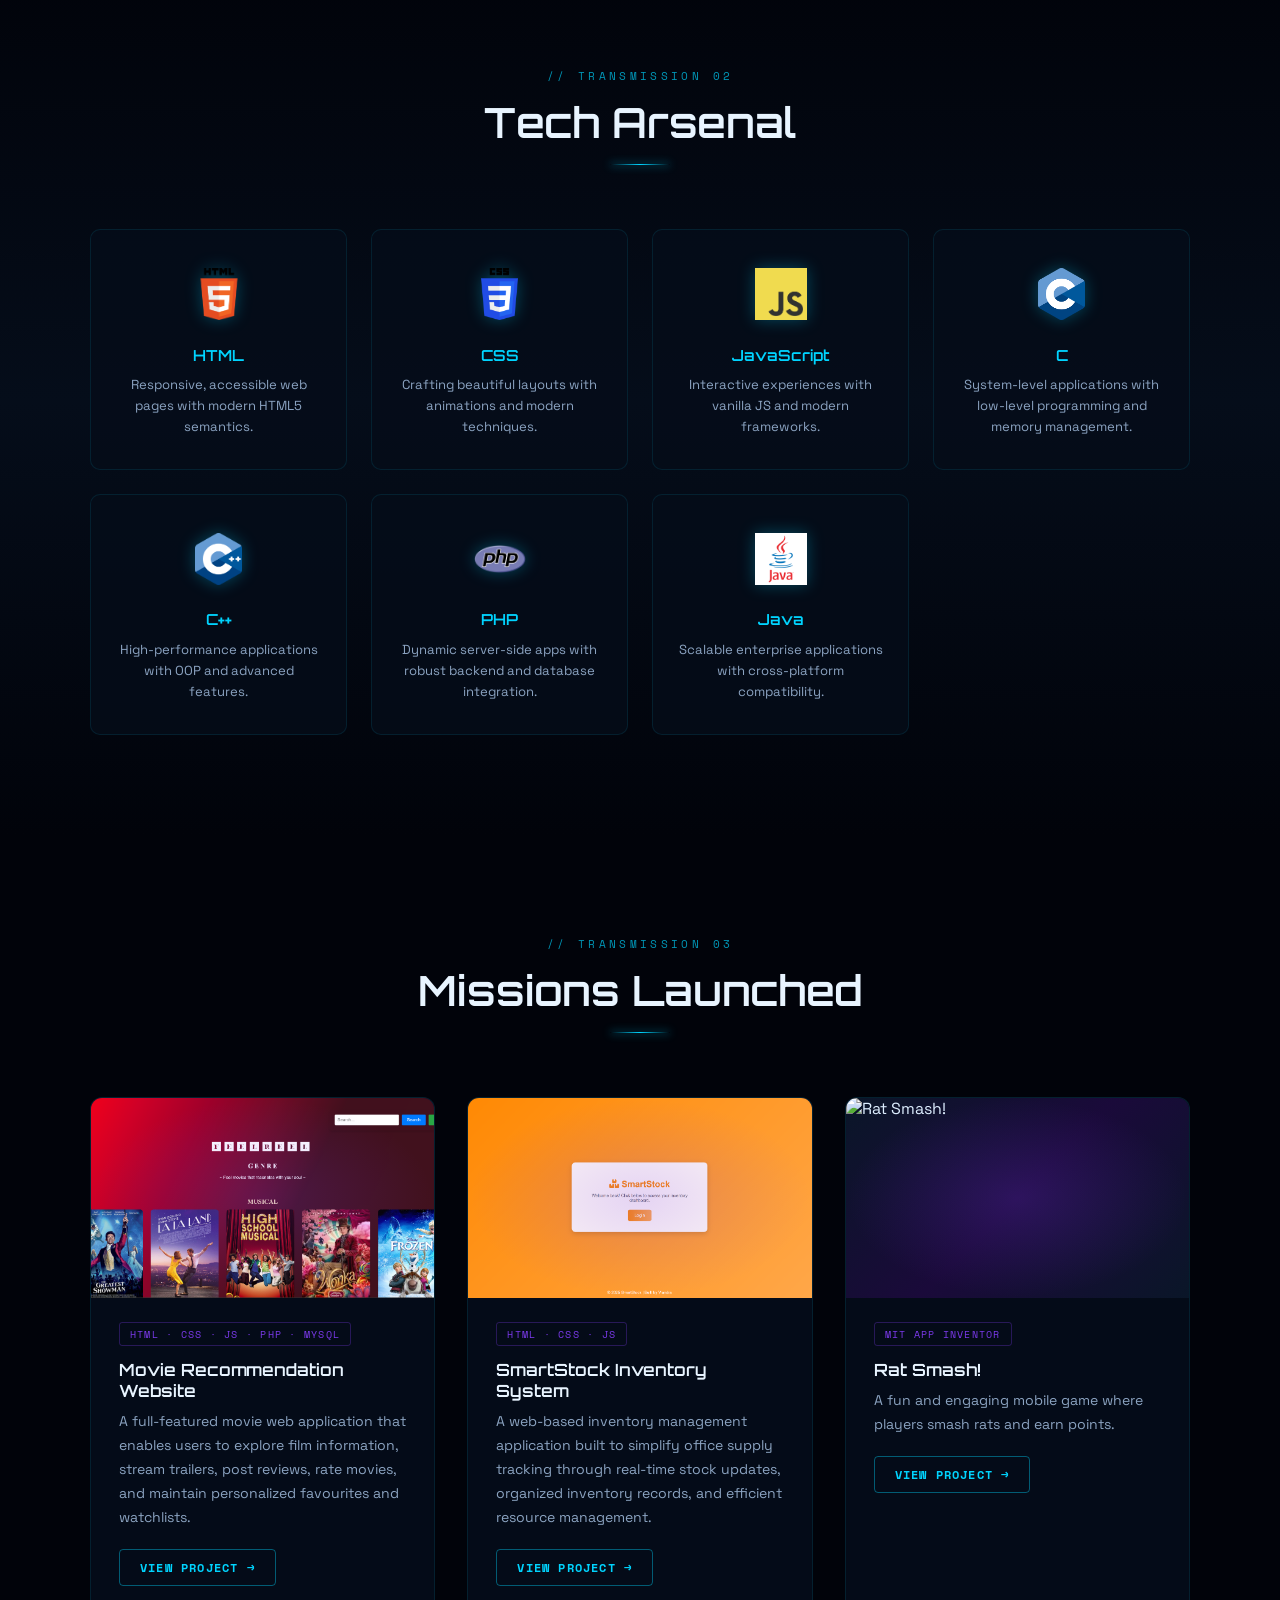
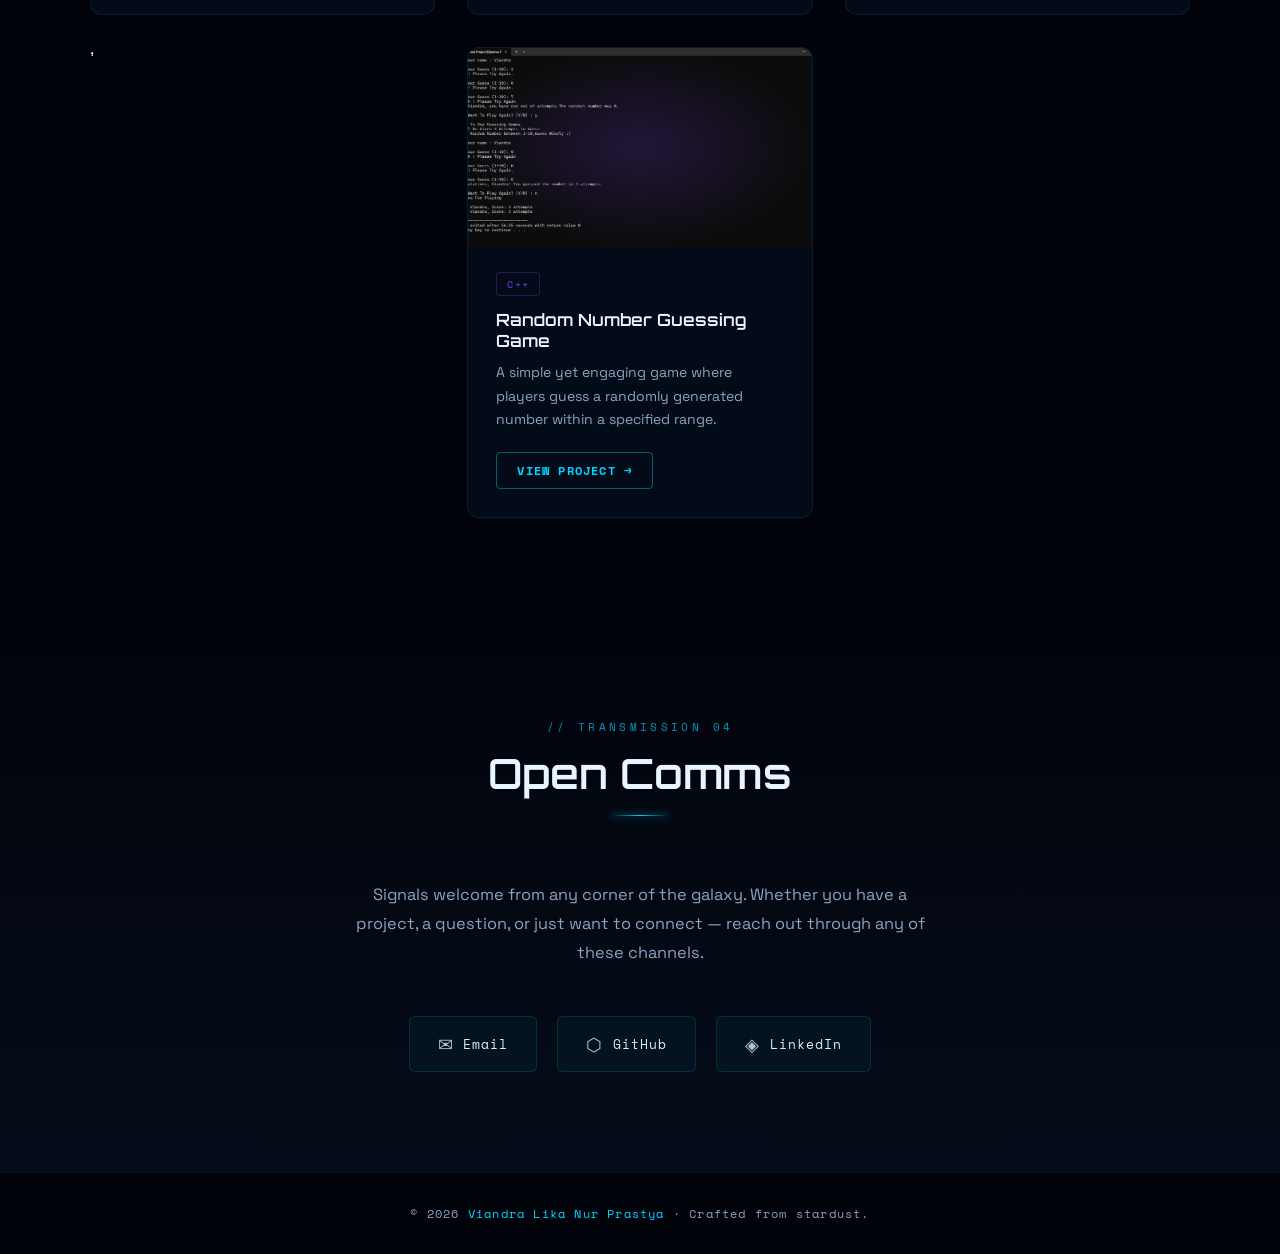
==== commit 9051c83b: "project 3 not done yet!" ====
--- a/index.html
+++ b/index.html
@@ -1,953 +1,807 @@
 <!DOCTYPE html>
 <html lang="en">
 <head>
-    <meta charset="UTF-8">
-    <meta name="viewport" content="width=device-width, initial-scale=1.0">
-    <title>Viandra Lika | Portfolio</title>
-    <style>
-        * {
-            margin: 0;
-            padding: 0;
-            box-sizing: border-box;
-        }
-
-        body {
-            font-family: 'Segoe UI', Tahoma, Geneva, Verdana, sans-serif;
-            line-height: 1.6;
-            color: #333;
-            overflow-x: hidden;
-        }
-
-        @import url('https://fonts.googleapis.com/css2?family=VT323&display=swap');
-
-        /* Progress Bar */
-        .progress-bar {
-            position: fixed;
-            top: 0;
-            left: 0;
-            width: 0%;
-            height: 5px;
-            background: linear-gradient(90deg, #94a3b8 0%, #e2e8f0 50%, #ffffff 100%);
-            z-index: 9999;
-            transition: width 0.2s ease-out;
-            box-shadow: 0 2px 8px rgba(255, 255, 255, 0.3);
-        }
-
-        /* Navigation */
-        nav {
-            background: #0f172a;
-            color: white;
-            padding: 1rem 0;
-            position: fixed;
-            width: 100%;
-            top: 0;
-            z-index: 1000;
-            box-shadow: 0 2px 5px rgba(0,0,0,0.3);
-            transition: background 0.3s;
-        }
-
-        nav .container {
-            max-width: 1200px;
-            margin: 0 auto;
-            padding: 0 2rem;
-            display: flex;
-            justify-content: space-between;
-            align-items: center;
-        }
-
-        nav h1 {
-            font-size: 1.5rem;
-        }
-
-        nav ul {
-            display: flex;
-            list-style: none;
-            gap: 2rem;
-        }
-
-        nav a {
-            color: white;
-            text-decoration: none;
-            transition: color 0.3s;
-            position: relative;
-        }
-
-        nav a:hover {
-            color: #06b6d4;
-        }
-
-        nav a.active {
-            color: #06b6d4;
-        }
-
-        nav a.active::after {
-            content: '';
-            position: absolute;
-            bottom: -5px;
-            left: 0;
-            width: 100%;
-            height: 2px;
-            background: #06b6d4;
-        }
-
-        /* Hero Section */
-        .hero {
-            background: linear-gradient(135deg, #1e293b 0%, #0f172a 100%);
-            color: white;
-            padding: 150px 2rem 100px;
-            text-align: center;
-            margin-top: 60px;
-            position: relative;
-            overflow: hidden;
-        }
-
-        .hero::before {
-            content: '';
-            position: absolute;
-            top: 0;
-            left: 0;
-            right: 0;
-            bottom: 0;
-            background-image: 
-                radial-gradient(circle at 20% 50%, rgba(6, 182, 212, 0.1) 0%, transparent 50%),
-                radial-gradient(circle at 80% 80%, rgba(139, 92, 246, 0.1) 0%, transparent 50%);
-            animation: float 20s ease-in-out infinite;
-        }
-
-        @keyframes float {
-            0%, 100% { transform: translate(0, 0); }
-            50% { transform: translate(20px, 20px); }
-        }
-
-        .hero h2 {
-            font-size: 3rem;
-            margin-bottom: 1rem;
-            min-height: 3.6rem;
-            color: #e0e0e0;
-            position: relative;
-            z-index: 1;
-        }
-
-        .profile-photo {
-            width: 150px;
-            height: 150px;
-            border-radius: 50%;
-            margin: 0 auto 2rem;
-            border: 5px solid #06b6d4;
-            box-shadow: 0 0 30px rgba(6, 182, 212, 0.5);
-            overflow: hidden;
-            position: relative;
-            z-index: 1;
-            background: linear-gradient(135deg, #1e293b 0%, #06b6d4 100%);
-            display: flex;
-            align-items: center;
-            justify-content: center;
-            font-size: 4rem;
-            color: white;
-        }
-
-        .profile-photo img {
-            width: 100%;
-            height: 100%;
-            object-fit: cover;
-        }
-
-        .typewriter {
-            display: inline-block;
-            border-right: 3px solid white;
-            padding-right: 5px;
-            animation: blink 0.7s step-end infinite;
-            color: white;
-            font-size: 3rem;
-        }
-
-        @keyframes blink {
-            50% {
-                border-color: transparent;
-            }
-        }
-
-        .hero p {
-            font-size: 1.3rem;
-            margin-bottom: 2rem;
-            opacity: 0.9;
-            position: relative;
-            z-index: 1;
-        }
-
-        .btn {
-            display: inline-block;
-            padding: 12px 30px;
-            background: #06b6d4;
-            color: white;
-            text-decoration: none;
-            border-radius: 5px;
-            font-weight: bold;
-            transition: transform 0.3s, box-shadow 0.3s, background 0.3s;
-            position: relative;
-            z-index: 1;
-            border: none;
-            cursor: pointer;
-            font-size: 1rem;
-        }
-
-        .btn:hover {
-            transform: translateY(-2px);
-            box-shadow: 0 5px 15px rgba(6, 182, 212, 0.4);
-            background: #0891b2;
-        }
-
-        .btn-secondary {
-            background: transparent;
-            border: 2px solid #06b6d4;
-            margin-left: 1rem;
-        }
-
-        .btn-secondary:hover {
-            background: #06b6d4;
-        }
-
-        /* Container */
-        .container {
-            max-width: 1200px;
-            margin: 0 auto;
-            padding: 0 2rem;
-        }
-
-        /* Section Styles */
-        section {
-            padding: 80px 2rem;
-            opacity: 0;
-            transform: translateY(30px);
-            transition: opacity 0.6s ease, transform 0.6s ease;
-        }
-
-        section.visible {
-            opacity: 1;
-            transform: translateY(0);
-        }
-
-        section h2 {
-            font-size: 2.5rem;
-            text-align: center;
-            margin-bottom: 3rem;
-            color: #1e293b;
-        }
-
-        /* About Section */
-        .about-content {
-            max-width: 800px;
-            margin: 0 auto;
-            text-align: center;
-        }
-
-        .about-content p {
-            font-size: 1.1rem;
-            margin-bottom: 1.5rem;
-            color: #555;
-        }
-
-        /* Skills Section */
-        #skills {
-            background: #f1f5f9;
-        }
-
-        .skills-grid {
-            display: grid;
-            grid-template-columns: repeat(auto-fit, minmax(250px, 1fr));
-            gap: 2rem;
-            max-width: 1000px;
-            margin: 0 auto;
-        }
-
-        .skill-card {
-            background: white;
-            padding: 2rem;
-            border-radius: 10px;
-            text-align: center;
-            box-shadow: 0 3px 10px rgba(0,0,0,0.1);
-            transition: transform 0.3s, box-shadow 0.3s;
-        }
-
-        .skill-card:hover {
-            transform: translateY(-10px);
-            box-shadow: 0 8px 20px rgba(0,0,0,0.15);
-        }
-
-        .skill-icon {
-            font-size: 3rem;
-            margin-bottom: 1rem;
-        }
-
-        .skill-icon img {
-            width: 60px;
-            height: 60px;
-            object-fit: contain;
-        }
-
-        .skill-card h3 {
-            color: #06b6d4;
-            margin-bottom: 1rem;
-        }
-
-        /* Projects Section */
-        .projects-grid {
-            display: grid;
-            grid-template-columns: repeat(auto-fit, minmax(300px, 1fr));
-            gap: 2rem;
-        }
-
-        .project-card {
-            background: white;
-            border-radius: 10px;
-            overflow: hidden;
-            box-shadow: 0 3px 10px rgba(0,0,0,0.1);
-            transition: transform 0.3s, box-shadow 0.3s;
-        }
-
-        .project-card:hover {
-            transform: translateY(-10px);
-            box-shadow: 0 12px 25px rgba(0,0,0,0.2);
-        }
-
-        .project-img {
-            width: 100%;
-            height: 200px;
-            background: linear-gradient(135deg, #1e293b 0%, #06b6d4 100%);
-            display: flex;
-            align-items: center;
-            justify-content: center;
-            color: white;
-            font-size: 1.2rem;
-            position: relative;
-            overflow: hidden;
-        }
-
-        .project-img::after {
-            content: '🖼️';
-            font-size: 4rem;
-            opacity: 0.3;
-        }
-
-        .project-info {
-            padding: 1.5rem;
-        }
-
-        .project-info h3 {
-            color: #1e293b;
-            margin-bottom: 0.5rem;
-        }
-
-        .project-info p {
-            color: #666;
-            margin-bottom: 1rem;
-        }
-
-        /* Testimonials Section */
-        #testimonials {
-            background: #f1f5f9;
-        }
-
-        .testimonials-grid {
-            display: grid;
-            grid-template-columns: repeat(auto-fit, minmax(300px, 1fr));
-            gap: 2rem;
-            max-width: 1000px;
-            margin: 0 auto;
-        }
-
-        .testimonial-card {
-            background: white;
-            padding: 2rem;
-            border-radius: 10px;
-            box-shadow: 0 3px 10px rgba(0,0,0,0.1);
-            position: relative;
-        }
-
-        .testimonial-card::before {
-            content: '"';
-            font-size: 4rem;
-            color: #06b6d4;
-            opacity: 0.3;
-            position: absolute;
-            top: 10px;
-            left: 20px;
-        }
-
-        .testimonial-text {
-            font-style: italic;
-            color: #555;
-            margin-bottom: 1rem;
-            position: relative;
-            z-index: 1;
-        }
-
-        .testimonial-author {
-            font-weight: bold;
-            color: #1e293b;
-        }
-
-        .testimonial-role {
-            color: #06b6d4;
-            font-size: 0.9rem;
-        }
-
-        /* Contact Section */
-        #contact {
-            background: #0f172a;
-            color: white;
-        }
-
-        #contact h2 {
-            color: white;
-        }
-
-        .contact-content {
-            max-width: 600px;
-            margin: 0 auto;
-            text-align: center;
-        }
-
-        .contact-form {
-            display: none;
-        }
-
-        .contact-links {
-            display: flex;
-            justify-content: center;
-            gap: 2rem;
-            margin-top: 2rem;
-            flex-wrap: wrap;
-        }
-
-        .contact-links a {
-            color: white;
-            text-decoration: none;
-            font-size: 1.1rem;
-            padding: 15px 35px;
-            border: 2px solid transparent;
-            border-radius: 50px;
-            transition: all 0.4s ease;
-            position: relative;
-            overflow: hidden;
-            background: linear-gradient(135deg, #06b6d4, #3b82f6);
-            box-shadow: 0 4px 15px rgba(6, 182, 212, 0.4);
-            font-weight: 600;
-        }
-
-        .contact-links a::before {
-            content: '';
-            position: absolute;
-            top: 0;
-            left: -100%;
-            width: 100%;
-            height: 100%;
-            background: linear-gradient(135deg, #3b82f6, #8b5cf6);
-            transition: left 0.4s ease;
-            z-index: -1;
-        }
-
-        .contact-links a:hover::before {
-            left: 0;
-        }
-
-        .contact-links a:hover {
-            transform: translateY(-3px);
-            box-shadow: 0 8px 25px rgba(6, 182, 212, 0.6);
-        }
-
-        .contact-links a:active {
-            transform: translateY(-1px);
-        }
-
-        /* Footer */
-        footer {
-            background: #020617;
-            color: white;
-            text-align: center;
-            padding: 2rem;
-        }
-
-        /* Back to Top Button */
-        .back-to-top {
-            position: fixed;
-            bottom: 30px;
-            right: 30px;
-            background: #06b6d4;
-            color: white;
-            width: 50px;
-            height: 50px;
-            border-radius: 50%;
-            display: flex;
-            align-items: center;
-            justify-content: center;
-            font-size: 1.5rem;
-            cursor: pointer;
-            opacity: 0;
-            visibility: hidden;
-            transition: opacity 0.3s, visibility 0.3s, transform 0.3s;
-            z-index: 999;
-            border: none;
-            box-shadow: 0 4px 10px rgba(0,0,0,0.3);
-        }
-
-        .back-to-top.visible {
-            opacity: 1;
-            visibility: visible;
-        }
-
-        .back-to-top:hover {
-            transform: translateY(-5px);
-            background: #0891b2;
-        }
-
-        /* Dark/Light Mode Toggle */
-        .theme-toggle {
-            position: fixed;
-            top: 80px;
-            right: 30px;
-            background: #06b6d4;
-            color: white;
-            width: 50px;
-            height: 50px;
-            border-radius: 50%;
-            display: flex;
-            align-items: center;
-            justify-content: center;
-            font-size: 1.5rem;
-            cursor: pointer;
-            z-index: 999;
-            border: none;
-            box-shadow: 0 4px 10px rgba(0,0,0,0.3);
-            transition: transform 0.3s, background 0.3s;
-        }
-
-        .theme-toggle:hover {
-            transform: rotate(180deg);
-            background: #0891b2;
-        }
-
-        /* Light Mode Styles */
-        body.light-mode {
-            background: #ffffff;
-            color: #1e293b;
-        }
-
-        body.light-mode nav {
-            background: #ffffff;
-            color: #1e293b;
-            box-shadow: 0 2px 5px rgba(0,0,0,0.1);
-        }
-
-        body.light-mode nav a {
-            color: #1e293b;
-        }
-
-        body.light-mode nav a:hover,
-        body.light-mode nav a.active {
-            color: #06b6d4;
-        }
-
-        body.light-mode .hero {
-            background: linear-gradient(135deg, #e0f2fe 0%, #bae6fd 100%);
-            color: #1e293b;
-        }
-
-        body.light-mode .hero h2 {
-            color: #1e293b;
-        }
-
-        body.light-mode .typewriter {
-            color: #1e293b;
-            border-right-color: #1e293b;
-        }
-
-        body.light-mode .hero p {
-            color: #334155;
-        }
-
-        body.light-mode #contact {
-            background: #1e293b;
-        }
-
-        body.light-mode .form-group input,
-        body.light-mode .form-group textarea {
-            background: #334155;
-            border-color: #475569;
-        }
-
-        body.light-mode footer {
-            background: #0f172a;
-        }
-
-        /* Mobile Menu Toggle */
-        .menu-toggle {
-            display: none;
-            background: none;
-            border: none;
-            color: white;
-            font-size: 1.5rem;
-            cursor: pointer;
-        }
-
-        /* Responsive */
-        @media (max-width: 768px) {
-            .hero h2 {
-                font-size: 2rem;
-            }
-
-            .typewriter {
-                font-size: 2rem;
-            }
-
-            .hero p {
-                font-size: 1rem;
-            }
-
-            nav ul {
-                display: none;
-                flex-direction: column;
-                position: absolute;
-                top: 100%;
-                left: 0;
-                width: 100%;
-                background: #0f172a;
-                padding: 1rem 0;
-            }
-
-            nav ul.active {
-                display: flex;
-            }
-
-            .menu-toggle {
-                display: block;
-            }
-
-            body.light-mode nav ul {
-                background: #ffffff;
-            }
-
-            section h2 {
-                font-size: 2rem;
-            }
-
-            .btn-secondary {
-                margin-left: 0;
-                margin-top: 1rem;
-            }
-
-            .theme-toggle {
-                top: 70px;
-                right: 20px;
-            }
-
-            .back-to-top {
-                bottom: 20px;
-                right: 20px;
-            }
-        }
-    </style>
+<meta charset="UTF-8">
+<meta name="viewport" content="width=device-width, initial-scale=1.0">
+<title>Viandra Lika | Portfolio</title>
+<link rel="preconnect" href="https://fonts.googleapis.com">
+<link href="https://fonts.googleapis.com/css2?family=Orbitron:wght@400;600;900&family=Space+Grotesk:wght@300;400;500&family=Space+Mono:wght@400;700&display=swap" rel="stylesheet">
+<style>
+*{margin:0;padding:0;box-sizing:border-box;}
+
+:root{
+  --space-dark:#01030a;
+  --space-navy:#050d1a;
+  --space-blue:#071428;
+  --nebula-cyan:#00d4ff;
+  --nebula-purple:#7c3aed;
+  --nebula-pink:#ec4899;
+  --star-white:#e8f4ff;
+  --comet-gold:#f59e0b;
+  --text-dim:#8ba3c1;
+  --text-bright:#ddeeff;
+}
+
+html{scroll-behavior:smooth;}
+
+body{
+  background:var(--space-dark);
+  color:var(--text-bright);
+  font-family:'Space Grotesk',sans-serif;
+  overflow-x:hidden;
+}
+
+/* ── STARFIELD CANVAS ── */
+#starfield{
+  position:fixed;inset:0;
+  z-index:0;pointer-events:none;
+}
+
+/* ── PROGRESS BAR ── */
+#progress{
+  position:fixed;top:0;left:0;height:2px;width:0%;
+  background:linear-gradient(90deg,var(--nebula-purple),var(--nebula-cyan),var(--nebula-pink));
+  z-index:9999;transition:width .15s;
+  box-shadow:0 0 8px var(--nebula-cyan);
+}
+
+/* ── NAV ── */
+nav{
+  position:fixed;top:0;width:100%;z-index:1000;
+  padding:1rem 2rem;
+  display:flex;justify-content:space-between;align-items:center;
+  background:rgba(1,3,10,.8);
+  backdrop-filter:blur(14px);
+  border-bottom:1px solid rgba(0,212,255,.12);
+  transition:background .3s;
+}
+.nav-logo{
+  font-family:'Orbitron',monospace;
+  font-size:1.1rem;font-weight:900;
+  background:linear-gradient(90deg,var(--nebula-cyan),var(--nebula-purple));
+  -webkit-background-clip:text;-webkit-text-fill-color:transparent;
+  letter-spacing:.08em;
+}
+nav ul{display:flex;list-style:none;gap:2.5rem;}
+nav a{
+  color:var(--text-dim);text-decoration:none;
+  font-size:.85rem;letter-spacing:.12em;text-transform:uppercase;
+  font-family:'Space Mono',monospace;
+  transition:color .3s;position:relative;
+}
+nav a::after{
+  content:'';position:absolute;left:0;bottom:-4px;
+  width:0;height:1px;
+  background:var(--nebula-cyan);
+  transition:width .3s;
+  box-shadow:0 0 6px var(--nebula-cyan);
+}
+nav a:hover,nav a.active{color:var(--nebula-cyan);}
+nav a:hover::after,nav a.active::after{width:100%;}
+
+.menu-toggle{
+  display:none;background:none;border:none;
+  color:var(--nebula-cyan);font-size:1.5rem;cursor:pointer;
+}
+
+/* ── HERO ── */
+.hero{
+  min-height:100vh;
+  display:flex;flex-direction:column;
+  align-items:center;justify-content:center;
+  text-align:center;
+  padding:8rem 2rem 4rem;
+  position:relative;z-index:1;
+}
+
+.planet-ring{
+  position:relative;
+  width:180px;height:180px;
+  margin:0 auto 3rem;
+}
+.avatar{
+  width:160px;height:160px;
+  border-radius:50%;
+  background:linear-gradient(135deg,#0a1628,#1a2a4a);
+  border:2px solid rgba(0,212,255,.4);
+  display:flex;align-items:center;justify-content:center;
+  font-size:4.5rem;
+  position:relative;z-index:2;
+  margin:10px auto 0;
+  overflow:hidden;
+  box-shadow:0 0 30px rgba(0,212,255,.3),inset 0 0 30px rgba(0,212,255,.05);
+}
+.avatar img{width:100%;height:100%;object-fit:cover;border-radius:50%;}
+.orbit-ring{
+  position:absolute;inset:-10px;
+  border-radius:50%;
+  border:1px solid rgba(0,212,255,.25);
+  animation:spin 12s linear infinite;
+}
+.orbit-ring::after{
+  content:'';position:absolute;top:-4px;left:50%;
+  width:8px;height:8px;border-radius:50%;
+  background:var(--nebula-cyan);
+  box-shadow:0 0 12px var(--nebula-cyan),0 0 24px var(--nebula-cyan);
+  transform:translateX(-50%);
+}
+
+@keyframes spin{to{transform:rotate(360deg);}}
+
+.hero-label{
+  font-family:'Space Mono',monospace;
+  font-size:.75rem;letter-spacing:.25em;text-transform:uppercase;
+  color:var(--nebula-cyan);margin-bottom:1rem;
+  opacity:.8;
+}
+.hero h1{
+  font-family:'Orbitron',monospace;
+  font-size:clamp(2.2rem,6vw,4.5rem);
+  font-weight:900;
+  line-height:1.05;
+  margin-bottom:1.5rem;
+}
+.hero h1 span{
+  background:linear-gradient(135deg,var(--nebula-cyan) 0%,var(--nebula-purple) 50%,var(--nebula-pink) 100%);
+  -webkit-background-clip:text;-webkit-text-fill-color:transparent;
+}
+.typewriter-wrap{
+  font-family:'Space Mono',monospace;
+  font-size:clamp(1rem,2.5vw,1.4rem);
+  color:var(--text-dim);
+  margin-bottom:2.5rem;
+  min-height:2em;
+}
+.cursor{
+  display:inline-block;
+  width:2px;height:1.1em;
+  background:var(--nebula-cyan);
+  margin-left:3px;vertical-align:middle;
+  animation:blink .7s step-end infinite;
+}
+@keyframes blink{50%{opacity:0;}}
+
+.hero-btns{display:flex;gap:1rem;justify-content:center;flex-wrap:wrap;}
+.btn{
+  display:inline-block;
+  padding:12px 28px;
+  border-radius:4px;
+  font-family:'Space Mono',monospace;
+  font-size:.82rem;letter-spacing:.1em;text-transform:uppercase;
+  text-decoration:none;font-weight:700;
+  transition:all .3s;cursor:pointer;border:none;
+}
+.btn-primary{
+  background:linear-gradient(135deg,var(--nebula-cyan),var(--nebula-purple));
+  color:#fff;
+  box-shadow:0 0 20px rgba(0,212,255,.3);
+}
+.btn-primary:hover{
+  transform:translateY(-3px);
+  box-shadow:0 6px 30px rgba(0,212,255,.5);
+}
+.btn-outline{
+  background:transparent;
+  border:1px solid rgba(0,212,255,.4);
+  color:var(--nebula-cyan);
+}
+.btn-outline:hover{
+  background:rgba(0,212,255,.08);
+  border-color:var(--nebula-cyan);
+  box-shadow:0 0 20px rgba(0,212,255,.2);
+  transform:translateY(-3px);
+}
+
+/* scroll indicator */
+.scroll-hint{
+  position:absolute;bottom:2rem;left:50%;transform:translateX(-50%);
+  display:flex;flex-direction:column;align-items:center;gap:.5rem;
+  opacity:.4;animation:bounce 2s ease-in-out infinite;
+}
+.scroll-hint span{font-size:.65rem;letter-spacing:.2em;text-transform:uppercase;font-family:'Space Mono',monospace;}
+.scroll-hint .arrow{width:18px;height:18px;border-right:1px solid currentColor;border-bottom:1px solid currentColor;transform:rotate(45deg);}
+@keyframes bounce{0%,100%{transform:translateX(-50%) translateY(0);}50%{transform:translateX(-50%) translateY(6px);}}
+
+/* ── SECTION BASE ── */
+section{
+  position:relative;z-index:1;
+  padding:100px 2rem;
+  opacity:0;transform:translateY(40px);
+  transition:opacity .7s ease,transform .7s ease;
+}
+section.visible{opacity:1;transform:translateY(0);}
+
+.section-inner{max-width:1100px;margin:0 auto;}
+
+.section-eyebrow{
+  text-align:center;
+  font-family:'Space Mono',monospace;
+  font-size:.7rem;letter-spacing:.3em;text-transform:uppercase;
+  color:var(--nebula-cyan);opacity:.7;
+  margin-bottom:.75rem;
+}
+.section-title{
+  text-align:center;
+  font-family:'Orbitron',monospace;
+  font-size:clamp(1.6rem,4vw,2.6rem);
+  font-weight:600;
+  margin-bottom:1rem;
+  color:var(--star-white);
+}
+.section-line{
+  width:60px;height:1px;margin:0 auto 4rem;
+  background:linear-gradient(90deg,transparent,var(--nebula-cyan),transparent);
+  box-shadow:0 0 8px var(--nebula-cyan);
+}
+
+/* ── ABOUT ── */
+.about-grid{
+  display:grid;grid-template-columns:1fr 1fr;gap:4rem;
+  align-items:center;
+}
+.about-text p{
+  color:var(--text-dim);line-height:1.9;margin-bottom:1.2rem;
+  font-size:1.02rem;
+}
+.about-text p strong{color:var(--nebula-cyan);}
+.about-stats{
+  display:grid;grid-template-columns:1fr 1fr;gap:1.5rem;
+}
+.stat-card{
+  background:rgba(0,212,255,.04);
+  border:1px solid rgba(0,212,255,.12);
+  border-radius:8px;padding:1.5rem;
+  text-align:center;
+  transition:border-color .3s,box-shadow .3s;
+}
+.stat-card:hover{
+  border-color:rgba(0,212,255,.35);
+  box-shadow:0 0 20px rgba(0,212,255,.1);
+}
+.stat-num{
+  font-family:'Orbitron',monospace;
+  font-size:2rem;font-weight:900;
+  background:linear-gradient(135deg,var(--nebula-cyan),var(--nebula-purple));
+  -webkit-background-clip:text;-webkit-text-fill-color:transparent;
+}
+.stat-label{
+  font-size:.8rem;color:var(--text-dim);
+  margin-top:.3rem;letter-spacing:.05em;
+}
+
+/* ── SKILLS ── */
+#skills{background:linear-gradient(180deg,var(--space-dark) 0%,var(--space-navy) 50%,var(--space-dark) 100%);}
+
+.skills-grid{
+  display:grid;
+  grid-template-columns:repeat(auto-fit,minmax(220px,1fr));
+  gap:1.5rem;
+}
+.skill-card{
+  background:rgba(5,13,26,.8);
+  border:1px solid rgba(0,212,255,.1);
+  border-radius:10px;padding:2rem 1.5rem;
+  text-align:center;
+  transition:transform .35s,border-color .35s,box-shadow .35s;
+  position:relative;overflow:hidden;
+}
+.skill-card::before{
+  content:'';position:absolute;inset:0;
+  background:radial-gradient(circle at 50% 0%,rgba(0,212,255,.06) 0%,transparent 70%);
+  opacity:0;transition:opacity .35s;
+}
+.skill-card:hover{
+  transform:translateY(-8px);
+  border-color:rgba(0,212,255,.4);
+  box-shadow:0 8px 32px rgba(0,212,255,.15);
+}
+.skill-card:hover::before{opacity:1;}
+.skill-icon{
+  width:64px;height:64px;margin:0 auto 1.2rem;
+  display:flex;align-items:center;justify-content:center;
+}
+.skill-icon img{
+  width:52px;height:52px;object-fit:contain;
+  filter:drop-shadow(0 0 8px rgba(0,212,255,.3));
+  transition:filter .3s;
+}
+.skill-card:hover .skill-icon img{filter:drop-shadow(0 0 14px rgba(0,212,255,.6));}
+.skill-name{
+  font-family:'Orbitron',monospace;
+  font-size:.95rem;font-weight:600;
+  color:var(--nebula-cyan);margin-bottom:.6rem;
+}
+.skill-desc{font-size:.82rem;color:var(--text-dim);line-height:1.6;}
+
+/* ── PROJECTS ── */
+.projects-grid{
+  display:grid;
+  grid-template-columns:repeat(auto-fit,minmax(320px,1fr));
+  gap:2rem;
+}
+.project-card{
+  background:rgba(5,13,26,.9);
+  border:1px solid rgba(0,212,255,.1);
+  border-radius:12px;overflow:hidden;
+  transition:transform .35s,border-color .35s,box-shadow .35s;
+}
+.project-card:hover{
+  transform:translateY(-8px);
+  border-color:rgba(124,58,237,.5);
+  box-shadow:0 12px 40px rgba(124,58,237,.2);
+}
+.project-thumb{
+  height:200px;
+  background:linear-gradient(135deg,#0a1628 0%,#1a0a3a 50%,#0a1628 100%);
+  position:relative;overflow:hidden;
+  display:flex;align-items:center;justify-content:center;
+}
+.project-thumb::before{
+  content:'';position:absolute;inset:0;
+  background:radial-gradient(ellipse at center,rgba(124,58,237,.2) 0%,transparent 70%);
+}
+.project-thumb-label{
+  font-family:'Orbitron',monospace;font-size:.75rem;
+  letter-spacing:.15em;text-transform:uppercase;
+  color:rgba(124,58,237,.6);position:relative;z-index:1;
+}
+.project-thumb-stars{position:absolute;inset:0;}
+
+.project-body{padding:1.5rem 1.75rem 1.75rem;}
+.project-tag{
+  display:inline-block;
+  font-family:'Space Mono',monospace;
+  font-size:.65rem;letter-spacing:.12em;text-transform:uppercase;
+  color:var(--nebula-purple);
+  border:1px solid rgba(124,58,237,.3);
+  border-radius:3px;padding:3px 10px;
+  margin-bottom:.8rem;
+}
+.project-body h3{
+  font-family:'Orbitron',monospace;
+  font-size:1.05rem;font-weight:600;
+  color:var(--star-white);margin-bottom:.6rem;
+}
+.project-body p{
+  color:var(--text-dim);font-size:.88rem;
+  line-height:1.7;margin-bottom:1.2rem;
+}
+.btn-sm{
+  padding:9px 20px;font-size:.75rem;
+}
+
+/* ── CONTACT ── */
+#contact{background:linear-gradient(180deg,var(--space-dark) 0%,var(--space-navy) 100%);}
+
+.contact-center{text-align:center;max-width:600px;margin:0 auto;}
+.contact-center p{color:var(--text-dim);line-height:1.8;margin-bottom:3rem;font-size:1.02rem;}
+
+.contact-links{
+  display:flex;justify-content:center;gap:1.25rem;flex-wrap:wrap;
+}
+.contact-link{
+  display:flex;align-items:center;gap:.6rem;
+  padding:14px 28px;
+  background:rgba(0,212,255,.04);
+  border:1px solid rgba(0,212,255,.15);
+  border-radius:6px;
+  color:var(--text-bright);
+  text-decoration:none;
+  font-family:'Space Mono',monospace;
+  font-size:.82rem;letter-spacing:.08em;
+  transition:all .3s;
+}
+.contact-link:hover{
+  background:rgba(0,212,255,.1);
+  border-color:var(--nebula-cyan);
+  color:var(--nebula-cyan);
+  box-shadow:0 0 20px rgba(0,212,255,.15);
+  transform:translateY(-3px);
+}
+.contact-link-icon{font-size:1.1rem;opacity:.8;}
+
+/* ── FOOTER ── */
+footer{
+  position:relative;z-index:1;
+  border-top:1px solid rgba(0,212,255,.08);
+  padding:2rem;text-align:center;
+  color:var(--text-dim);
+  font-family:'Space Mono',monospace;
+  font-size:.75rem;letter-spacing:.1em;
+  background:var(--space-dark);
+}
+footer span{color:var(--nebula-cyan);}
+
+/* ── BACK TO TOP ── */
+#backTop{
+  position:fixed;bottom:2rem;right:2rem;
+  width:44px;height:44px;border-radius:50%;
+  background:rgba(0,212,255,.12);
+  border:1px solid rgba(0,212,255,.3);
+  color:var(--nebula-cyan);
+  display:flex;align-items:center;justify-content:center;
+  font-size:1.2rem;cursor:pointer;
+  opacity:0;visibility:hidden;
+  transition:all .3s;z-index:900;
+}
+#backTop.show{opacity:1;visibility:visible;}
+#backTop:hover{background:rgba(0,212,255,.22);transform:translateY(-3px);}
+
+/* ── NEBULA BLOBS (decorative) ── */
+.nebula{
+  position:fixed;border-radius:50%;filter:blur(80px);
+  pointer-events:none;z-index:0;opacity:.12;
+  animation:drift 20s ease-in-out infinite alternate;
+}
+.nebula-1{width:600px;height:600px;top:-200px;right:-200px;background:var(--nebula-purple);}
+.nebula-2{width:400px;height:400px;bottom:-100px;left:-100px;background:var(--nebula-cyan);animation-delay:-8s;}
+.nebula-3{width:300px;height:300px;top:50%;left:30%;background:var(--nebula-pink);opacity:.07;animation-delay:-14s;}
+@keyframes drift{
+  from{transform:translate(0,0) scale(1);}
+  to{transform:translate(30px,40px) scale(1.1);}
+}
+
+/* ── RESPONSIVE ── */
+@media(max-width:768px){
+  nav ul{
+    display:none;flex-direction:column;
+    position:absolute;top:100%;left:0;width:100%;
+    background:rgba(1,3,10,.97);padding:1rem 0;
+    border-bottom:1px solid rgba(0,212,255,.1);
+    gap:0;
+  }
+  nav ul.open{display:flex;}
+  nav li a{display:block;padding:.75rem 2rem;}
+  .menu-toggle{display:block;}
+  .about-grid{grid-template-columns:1fr;gap:2.5rem;}
+  .about-stats{grid-template-columns:1fr 1fr;}
+  section{padding:70px 1.5rem;}
+}
+
+.project-thumb img {
+  width: 100%;
+  height: 100%;
+  object-fit: cover;
+  display: block;
+  transition: transform .4s ease;
+}
+
+.project-card:hover .project-thumb img {
+  transform: scale(1.05);
+}
+
+</style>
 </head>
 <body>
-    <div class="progress-bar" id="progressBar"></div>
-    
-    <nav>
-        <div class="container">
-            <h1>Viandra Lika</h1>
-            <button class="menu-toggle" onclick="toggleMenu()">☰</button>
-            <ul id="navMenu">
-                <li><a href="#home" onclick="closeMenu()">Home</a></li>
-                <li><a href="#about" onclick="closeMenu()">About</a></li>
-                <li><a href="#skills" onclick="closeMenu()">Skills</a></li>
-                <li><a href="#projects" onclick="closeMenu()">Projects</a></li>
-                <li><a href="#contact" onclick="closeMenu()">Contact</a></li>
-            </ul>
+
+<!-- Decorative nebula glows -->
+<div class="nebula nebula-1"></div>
+<div class="nebula nebula-2"></div>
+<div class="nebula nebula-3"></div>
+
+<!-- Animated starfield -->
+<canvas id="starfield"></canvas>
+
+<!-- Scroll progress -->
+<div id="progress"></div>
+
+<!-- NAV -->
+<nav id="nav">
+  <div class="nav-logo">VDLNP // </div>
+  <button class="menu-toggle" onclick="toggleMenu()" aria-label="Menu">☰</button>
+  <ul id="navMenu">
+    <li><a href="#home">Home</a></li>
+    <li><a href="#about">About</a></li>
+    <li><a href="#skills">Skills</a></li>
+    <li><a href="#projects">Projects</a></li>
+    <li><a href="#contact">Contact</a></li>
+  </ul>
+</nav>
+
+<!-- HERO -->
+<section class="hero visible" id="home">
+  <p class="hero-label">✦ Computer Science Student ✦</p>
+
+  <div class="planet-ring">
+    <div class="orbit-ring"></div>
+    <div class="avatar">
+      <img src="images/profile-picture.jpg" alt="Viandra Lika" onerror="this.style.display='none';this.parentElement.innerHTML+='🚀';">
+    </div>
+  </div>
+
+  <h1><br><span>VIANDRA</span></h1>
+
+  <div class="typewriter-wrap">
+    <span id="typed"></span><span class="cursor"></span>
+  </div>
+
+  <div class="hero-btns">
+    <a href="#projects" class="btn btn-primary">View My Work</a>
+    <a href="docs/Resume%20-%20Viandra%20Lika%20Nur%20Prastya.pdf" download class="btn btn-outline">Download Resume</a>
+  </div>
+
+  <div class="scroll-hint" aria-hidden="true">
+    <span>Scroll</span>
+    <div class="arrow"></div>
+  </div>
+</section>
+
+<!-- ABOUT -->
+<section id="about">
+  <div class="section-inner">
+    <p class="section-eyebrow">// transmission 01</p>
+    <h2 class="section-title">About Me</h2>
+    <div class="section-line"></div>
+    <div class="about-grid">
+      <div class="about-text">
+        <p>I'm a passionate <strong>Computer Science student</strong> with a love for building beautiful and functional digital experiences. I enjoy turning complex problems into simple, elegant solutions.</p>
+        <p>When I'm not coding, you can find me exploring <strong>new technologies</strong>, reading, or working on personal projects that push my limits as a developer.</p>
+        <p>Quietly ambitious — I believe in letting the work speak for itself. Every line of code is a step toward something extraordinary.</p>
+      </div>
+      <div class="about-stats">
+        <div class="stat-card">
+          <div class="stat-num">7+</div>
+          <div class="stat-label">Languages</div>
         </div>
-    </nav>
-
-    <button class="theme-toggle" onclick="toggleTheme()" title="Toggle Dark/Light Mode">
-        <span id="themeIcon">☀️</span>
-    </button>
-
-    <button class="back-to-top" onclick="scrollToTop()" title="Back to Top">
-        ↑
-    </button>
-
-    <section class="hero visible" id="home">
-        <div class="profile-photo">
-            <img src="images/profile-picture.jpg" alt="Viandra Lika">
-            
+        <div class="stat-card">
+          <div class="stat-num">3+</div>
+          <div class="stat-label">Projects</div>
         </div>
-        <h2>Hi, I'm <span class="typewriter" id="typewriter"></span></h2>
-        <p>Computer Science Student • Quietly Ambitious Technologist</p>
-        <a href="#projects" class="btn">View My Work</a>
-        <a href="docs/Resume%20-%20Viandra%20Lika%20Nur%20Prastya.pdf" class="btn btn-secondary" download="Viandra-Lika-Resume.pdf">Download Resume (PDF)</a>
-    </section>
-
-    <section id="about">
-        <div class="container">
-            <h2>About Me</h2>
-            <div class="about-content">
-                <p>I'm a passionate web developer with a love for creating beautiful and functional websites. I enjoy turning complex problems into simple, elegant solutions.</p>
-                <p>When I'm not coding, you can find me exploring new technologies, reading, or working on personal projects.</p>
-            </div>
+        <div class="stat-card">
+          <div class="stat-num">∞</div>
+          <div class="stat-label">Curiosity</div>
         </div>
-    </section>
-
-        <section id="skills">
-        <div class="container">
-            <h2>My Skills</h2>
-            <div class="skills-grid">
-                <div class="skill-card">
-                    <div class="skill-icon">
-                        <img src="images/html.png" alt="HTML5">
-                    </div>
-                    <h3>HTML</h3>
-                    <p>Building responsive and accessible web pages with modern HTML5</p>
-                </div>
-                <div class="skill-card">
-                    <div class="skill-icon">
-                        <img src="images/css.png" alt="CSS">
-                    </div>
-                    <h3>CSS</h3>
-                    <p>Crafting beautiful, responsive designs with modern styling techniques and animations</p>
-                </div>
-                <div class="skill-card">
-                    <div class="skill-icon">
-                        <img src="images/js.png" alt="JavaScript">
-                    </div>
-                    <h3>JavaScript</h3>
-                    <p>Creating interactive experiences with vanilla JavaScript and modern frameworks</p>
-                </div>
-                <div class="skill-card">
-                    <div class="skill-icon">
-                        <img src="images/C.png" alt="C">
-                    </div>
-                    <h3>C</h3>
-                    <p>Building efficient system-level applications with low-level programming and memory management.</p>
-                </div>
-                <div class="skill-card">
-                    <div class="skill-icon">
-                        <img src="images/c++.png" alt="C++">
-                    </div>
-                    <h3>C++</h3>
-                    <p>Developing high-performance applications with object-oriented programming and advanced features.</p>
-                </div>
-                <div class="skill-card">
-                    <div class="skill-icon">
-                        <img src="images/php.png" alt="PHP">
-                    </div>
-                    <h3>PHP</h3>
-                    <p>Creating dynamic server-side applications with robust backend functionality and database integration.</p>
-                </div>
-                <div class="skill-card">
-                    <div class="skill-icon">
-                        <img src="images/java.png" alt="Java">
-                    </div>
-                    <h3>Java</h3>
-                    <p>Building scalable enterprise applications with object-oriented design and cross-platform compatibility.</p>
-                </div>
-            </div>
+        <div class="stat-card">
+          <div class="stat-num">01</div>
+          <div class="stat-label">Universe</div>
         </div>
-    </section>
-
-    <section id="projects">
-        <div class="container">
-            <h2>My Projects</h2>
-            <div class="projects-grid">
-                <div class="project-card">
-                    <div class="project-img"></div>
-                    <div class="project-info">
-                        <h3>Portfolio Website</h3>
-                        <p>A responsive portfolio website built with HTML, CSS, and JavaScript</p>
-                        <a href="#" class="btn">View Project</a>
-                    </div>
-                </div>
-                <div class="project-card">
-                    <div class="project-img"></div>
-                    <div class="project-info">
-                        <h3>Task Manager App</h3>
-                        <p>An interactive task management application with local storage</p>
-                        <a href="#" class="btn">View Project</a>
-                    </div>
-                </div>
-                <div class="project-card">
-                    <div class="project-img"></div>
-                    <div class="project-info">
-                        <h3>Weather Dashboard</h3>
-                        <p>A weather app that fetches data from an API and displays forecasts</p>
-                        <a href="#" class="btn">View Project</a>
-                    </div>
-                </div>
-            </div>
+      </div>
+    </div>
+  </div>
+</section>
+
+<!-- SKILLS -->
+<section id="skills">
+  <div class="section-inner">
+    <p class="section-eyebrow">// transmission 02</p>
+    <h2 class="section-title">Tech Arsenal</h2>
+    <div class="section-line"></div>
+    <div class="skills-grid">
+      <div class="skill-card">
+        <div class="skill-icon"><img src="images/html.png" alt="HTML5"></div>
+        <div class="skill-name">HTML</div>
+        <p class="skill-desc">Responsive, accessible web pages with modern HTML5 semantics.</p>
+      </div>
+      <div class="skill-card">
+        <div class="skill-icon"><img src="images/css.png" alt="CSS"></div>
+        <div class="skill-name">CSS</div>
+        <p class="skill-desc">Crafting beautiful layouts with animations and modern techniques.</p>
+      </div>
+      <div class="skill-card">
+        <div class="skill-icon"><img src="images/js.png" alt="JavaScript"></div>
+        <div class="skill-name">JavaScript</div>
+        <p class="skill-desc">Interactive experiences with vanilla JS and modern frameworks.</p>
+      </div>
+      <div class="skill-card">
+        <div class="skill-icon"><img src="images/C.png" alt="C"></div>
+        <div class="skill-name">C</div>
+        <p class="skill-desc">System-level applications with low-level programming and memory management.</p>
+      </div>
+      <div class="skill-card">
+        <div class="skill-icon"><img src="images/c++.png" alt="C++"></div>
+        <div class="skill-name">C++</div>
+        <p class="skill-desc">High-performance applications with OOP and advanced features.</p>
+      </div>
+      <div class="skill-card">
+        <div class="skill-icon"><img src="images/php.png" alt="PHP"></div>
+        <div class="skill-name">PHP</div>
+        <p class="skill-desc">Dynamic server-side apps with robust backend and database integration.</p>
+      </div>
+      <div class="skill-card">
+        <div class="skill-icon"><img src="images/java.png" alt="Java"></div>
+        <div class="skill-name">Java</div>
+        <p class="skill-desc">Scalable enterprise applications with cross-platform compatibility.</p>
+      </div>
+    </div>
+  </div>
+</section>
+
+<!-- PROJECTS -->
+<section id="projects">
+  <div class="section-inner">
+    <p class="section-eyebrow">// transmission 03</p>
+    <h2 class="section-title">Missions Launched</h2>
+    <div class="section-line"></div>
+    <div class="projects-grid">
+
+      <div class="project-card">
+          <div class="project-thumb">
+            <img src="images/movie-review.png" alt="Movie Recommendation Website">
+          </div>
+        <div class="project-body">
+          <span class="project-tag">HTML · CSS · JS · PHP · MySQL</span>
+          <h3>Movie Recommendation Website</h3>
+          <p>A full-featured movie web application that enables users to explore film information, stream trailers, post reviews, rate movies, and maintain personalized favourites and watchlists.</p>
+          <a href="project-movie.html" class="btn btn-outline btn-sm">View Project →</a>
         </div>
-    </section>
-
-    <section id="contact">
-        <div class="container">
-            <h2>Connect With Me</h2>
-            <div class="contact-content">
-                <p>Feel free to reach out through any of these platforms!</p>
-                <div class="contact-links">
-                    <a href="mailto:viandralika@gmail.com">Email</a>
-                    <a href="https://github.com/vdlnp" target="_blank">GitHub</a>
-                    <a href="https://linkedin.com/in/viandra-lika-nur-prastya-095038289/" target="_blank">LinkedIn</a>
-                </div>
-            </div>
+      </div>
+
+      <div class="project-card">
+          <div class="project-thumb">
+            <img src="images/smart-stock.png" alt="SmartStock Inventory System">
+          </div>
+        <div class="project-body">
+          <span class="project-tag">HTML · CSS · JS</span>
+          <h3>SmartStock Inventory System</h3>
+          <p>A web-based inventory management application built to simplify office supply tracking through real-time stock updates, organized inventory records, and efficient resource management.</p>
+          <a href="smart-stock.html" class="btn btn-outline btn-sm">View Project →</a>
         </div>
-    </section>
-
-    <footer>
-        <p>&copy; 2025 Viandra Lika Nur Prastya. All rights reserved.</p>
-    </footer>
-
-    <script>
-        // Typewriter effect
-        const text = "Viandra Lika Nur Prastya";
-        const typewriterElement = document.getElementById('typewriter');
-        let index = 0;
-
-        function typeWriter() {
-            if (index < text.length) {
-                typewriterElement.textContent += text.charAt(index);
-                index++;
-                setTimeout(typeWriter, 100);
-            }
-        }
-
-        window.addEventListener('load', () => {
-            setTimeout(typeWriter, 500);
-        });
-
-        // Menu toggle
-        function toggleMenu() {
-            const menu = document.getElementById('navMenu');
-            menu.classList.toggle('active');
-        }
-
-        function closeMenu() {
-            const menu = document.getElementById('navMenu');
-            menu.classList.remove('active');
-        }
-
-        // Progress bar
-        window.addEventListener('scroll', () => {
-            const windowHeight = document.documentElement.scrollHeight - document.documentElement.clientHeight;
-            const scrolled = (window.scrollY / windowHeight) * 100;
-            document.getElementById('progressBar').style.width = scrolled + '%';
-        });
-
-        // Smooth scrolling
-        document.querySelectorAll('a[href^="#"]').forEach(anchor => {
-            anchor.addEventListener('click', function (e) {
-                e.preventDefault();
-                const target = document.querySelector(this.getAttribute('href'));
-                if (target) {
-                    target.scrollIntoView({
-                        behavior: 'smooth',
-                        block: 'start'
-                    });
-                }
-            });
-        });
-
-        // Active navigation highlight
-        window.addEventListener('scroll', () => {
-            const sections = document.querySelectorAll('section');
-            const navLinks = document.querySelectorAll('nav a');
-            
-            let current = '';
-            sections.forEach(section => {
-                const sectionTop = section.offsetTop;
-                const sectionHeight = section.clientHeight;
-                if (window.scrollY >= sectionTop - 200) {
-                    current = section.getAttribute('id');
-                }
-            });
-
-            navLinks.forEach(link => {
-                link.classList.remove('active');
-                if (link.getAttribute('href').slice(1) === current) {
-                    link.classList.add('active');
-                }
-            });
-
-            // Nav background change
-            const nav = document.querySelector('nav');
-            if (window.scrollY > 50) {
-                nav.style.background = document.body.classList.contains('light-mode') ? '#f8fafc' : '#020617';
-            } else {
-                nav.style.background = document.body.classList.contains('light-mode') ? '#ffffff' : '#0f172a';
-            }
-        });
-
-        // Back to top button
-        const backToTop = document.querySelector('.back-to-top');
-        window.addEventListener('scroll', () => {
-            if (window.scrollY > 300) {
-                backToTop.classList.add('visible');
-            } else {
-                backToTop.classList.remove('visible');
-            }
-        });
-
-        function scrollToTop() {
-            window.scrollTo({
-                top: 0,
-                behavior: 'smooth'
-            });
-        }
-
-        // Scroll animations
-        const observerOptions = {
-            threshold: 0.1,
-            rootMargin: '0px 0px -100px 0px'
-        };
-
-        const observer = new IntersectionObserver((entries) => {
-            entries.forEach(entry => {
-                if (entry.isIntersecting) {
-                    entry.target.classList.add('visible');
-                }
-            });
-        }, observerOptions);
-
-        document.querySelectorAll('section').forEach(section => {
-            observer.observe(section);
-        });
-
-        // Theme toggle
-            // Set theme based on localStorage or OS preference
-            function setInitialTheme() {
-                const icon = document.getElementById('themeIcon');
-                let theme = localStorage.getItem('theme');
-                if (!theme) {
-                    // Use OS preference if no theme saved
-                    theme = window.matchMedia('(prefers-color-scheme: light)').matches ? 'light' : 'dark';
-                }
-                if (theme === 'light') {
-                    document.body.classList.add('light-mode');
-                    icon.textContent = '🌙';
-                } else {
-                    document.body.classList.remove('light-mode');
-                    icon.textContent = '☀️';
-                }
-            }
-
-            function toggleTheme() {
-                const icon = document.getElementById('themeIcon');
-                const isLight = document.body.classList.toggle('light-mode');
-                if (isLight) {
-                    icon.textContent = '🌙';
-                    localStorage.setItem('theme', 'light');
-                } else {
-                    icon.textContent = '☀️';
-                    localStorage.setItem('theme', 'dark');
-                }
-            }
-
-            // Set theme on page load
-            window.addEventListener('DOMContentLoaded', setInitialTheme);
-    </script>
+      </div>
+
+      <div class="project-card">
+          <div class="project-thumb">
+            <img src="images/project-movie.jpg" alt="Rat Smash!">
+          </div>
+        <div class="project-body">
+          <span class="project-tag">MIT App Inventor</span>
+          <h3>Rat Smash!</h3>
+          <p>A fun and engaging mobile game where players smash rats and earn points.</p>
+          <a href="rat-smash.html" class="btn btn-outline btn-sm">View Project →</a>
+        </div>
+      </div>'
+
+      <div class="project-card">
+          <div class="project-thumb">
+            <img src="images/random-number.png" alt="Movie Recommendation Website">
+          </div>
+        <div class="project-body">
+          <span class="project-tag">C++</span>
+          <h3>Random Number Guessing Game</h3>
+          <p>A simple yet engaging game where players guess a randomly generated number within a specified range.</p>
+          <a href="random-number-game.html" class="btn btn-outline btn-sm">View Project →</a>
+        </div>
+      </div>
+
+    </div>
+  </div>
+</section>
+
+<!-- CONTACT -->
+<section id="contact">
+  <div class="section-inner">
+    <p class="section-eyebrow">// transmission 04</p>
+    <h2 class="section-title">Open Comms</h2>
+    <div class="section-line"></div>
+    <div class="contact-center">
+      <p>Signals welcome from any corner of the galaxy. Whether you have a project, a question, or just want to connect — reach out through any of these channels.</p>
+      <div class="contact-links">
+        <a href="mailto:viandralika@gmail.com" class="contact-link">
+          <span class="contact-link-icon">✉</span> Email
+        </a>
+        <a href="https://github.com/vdlnp" target="_blank" class="contact-link">
+          <span class="contact-link-icon">⬡</span> GitHub
+        </a>
+        <a href="https://linkedin.com/in/viandra-lika-nur-prastya-095038289/" target="_blank" class="contact-link">
+          <span class="contact-link-icon">◈</span> LinkedIn
+        </a>
+      </div>
+    </div>
+  </div>
+</section>
+
+<!-- FOOTER -->
+<footer>
+  <p>© 2026 <span>Viandra Lika Nur Prastya</span> · Crafted from stardust.</p>
+</footer>
+
+<button id="backTop" onclick="window.scrollTo({top:0,behavior:'smooth'})" aria-label="Back to top">↑</button>
+
+<script>
+/* ── STARFIELD ── */
+(function(){
+  const c=document.getElementById('starfield');
+  const ctx=c.getContext('2d');
+  let W,H,stars=[];
+  function resize(){W=c.width=innerWidth;H=c.height=innerHeight;init();}
+  function init(){
+    stars=[];
+    const n=Math.floor(W*H/3000);
+    for(let i=0;i<n;i++){
+      stars.push({
+        x:Math.random()*W,y:Math.random()*H,
+        r:Math.random()*1.4+.2,
+        a:Math.random(),
+        da:(Math.random()-.5)*.004,
+        speed:Math.random()*.15+.02
+      });
+    }
+  }
+  function draw(){
+    ctx.clearRect(0,0,W,H);
+    stars.forEach(s=>{
+      s.a+=s.da;
+      if(s.a>1||s.a<0)s.da*=-1;
+      s.y+=s.speed;
+      if(s.y>H){s.y=0;s.x=Math.random()*W;}
+      ctx.beginPath();
+      ctx.arc(s.x,s.y,s.r,0,Math.PI*2);
+      ctx.fillStyle=`rgba(180,220,255,${s.a})`;
+      ctx.fill();
+    });
+    requestAnimationFrame(draw);
+  }
+  window.addEventListener('resize',resize);
+  resize();draw();
+})();
+
+/* ── PROJECT THUMB MINI STARS ── */
+document.querySelectorAll('.project-thumb-stars').forEach(c=>{
+  const ctx=c.getContext('2d');
+  const el=c.closest('.project-thumb');
+  c.width=el.offsetWidth||360;c.height=el.offsetHeight||200;
+  for(let i=0;i<60;i++){
+    ctx.beginPath();
+    const x=Math.random()*c.width,y=Math.random()*c.height;
+    const r=Math.random()*.8+.2;
+    ctx.arc(x,y,r,0,Math.PI*2);
+    ctx.fillStyle=`rgba(180,220,255,${Math.random()*.6+.1})`;
+    ctx.fill();
+  }
+});
+
+/* ── TYPEWRITER ── */
+(function(){
+  const phrases=['CS Student','Web Developer','Quietly Ambitious','Problem Solver','Code Craftsperson'];
+  const el=document.getElementById('typed');
+  let pi=0,ci=0,del=false;
+  function tick(){
+    const phrase=phrases[pi];
+    if(!del){
+      el.textContent=phrase.slice(0,++ci);
+      if(ci===phrase.length){del=true;return setTimeout(tick,1800);}
+    } else {
+      el.textContent=phrase.slice(0,--ci);
+      if(ci===0){del=false;pi=(pi+1)%phrases.length;}
+    }
+    setTimeout(tick,del?50:90);
+  }
+  setTimeout(tick,600);
+})();
+
+/* ── NAV TOGGLE ── */
+function toggleMenu(){document.getElementById('navMenu').classList.toggle('open');}
+document.querySelectorAll('#navMenu a').forEach(a=>a.addEventListener('click',()=>document.getElementById('navMenu').classList.remove('open')));
+
+/* ── SCROLL PROGRESS ── */
+window.addEventListener('scroll',()=>{
+  const p=(scrollY/(document.documentElement.scrollHeight-innerHeight))*100;
+  document.getElementById('progress').style.width=p+'%';
+  document.getElementById('backTop').classList.toggle('show',scrollY>400);
+
+  /* active nav */
+  document.querySelectorAll('section').forEach(s=>{
+    if(scrollY>=s.offsetTop-160){
+      document.querySelectorAll('#navMenu a').forEach(a=>{
+        a.classList.toggle('active',a.getAttribute('href').slice(1)===s.id);
+      });
+    }
+  });
+});
+
+/* ── INTERSECTION REVEAL ── */
+const io=new IntersectionObserver(entries=>{
+  entries.forEach(e=>{if(e.isIntersecting)e.target.classList.add('visible');});
+},{threshold:.08,rootMargin:'0px 0px -80px 0px'});
+document.querySelectorAll('section:not(.hero)').forEach(s=>io.observe(s));
+
+/* ── SMOOTH SCROLL ── */
+document.querySelectorAll('a[href^="#"]').forEach(a=>{
+  a.addEventListener('click',e=>{
+    e.preventDefault();
+    const t=document.querySelector(a.getAttribute('href'));
+    if(t)t.scrollIntoView({behavior:'smooth',block:'start'});
+  });
+});
+</script>
 </body>
-</html>+</html>
